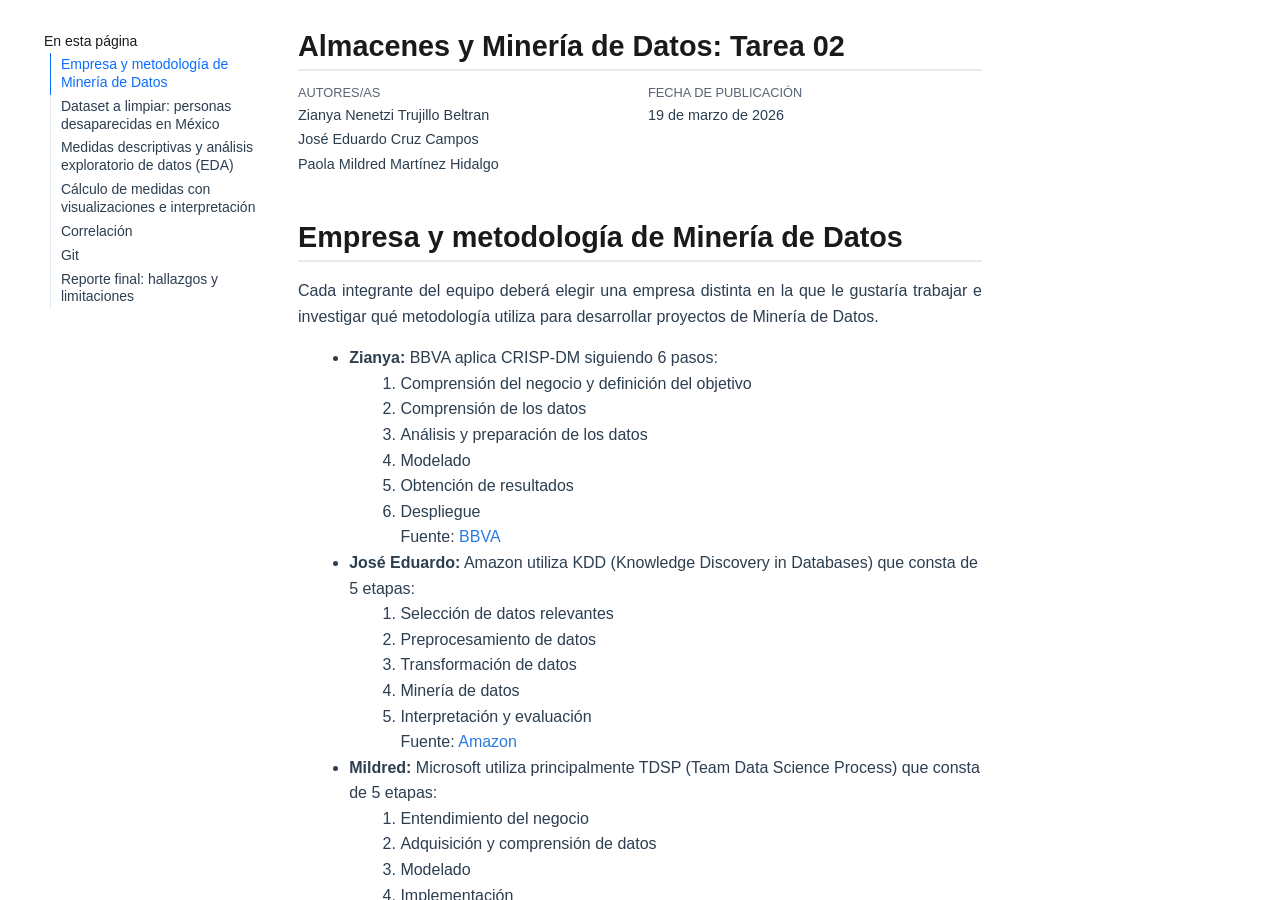
==== docs/index.html @ c31e89bd "primera prueba de github.io" ====
<html xmlns="http://www.w3.org/1999/xhtml">    
  <head>      
    <title>Redirect to Tarea2.html</title>      
    <meta http-equiv="refresh" content="0;URL='Tarea2.html'" />    
  </head>    
  <body> 
  </body>  
</html>
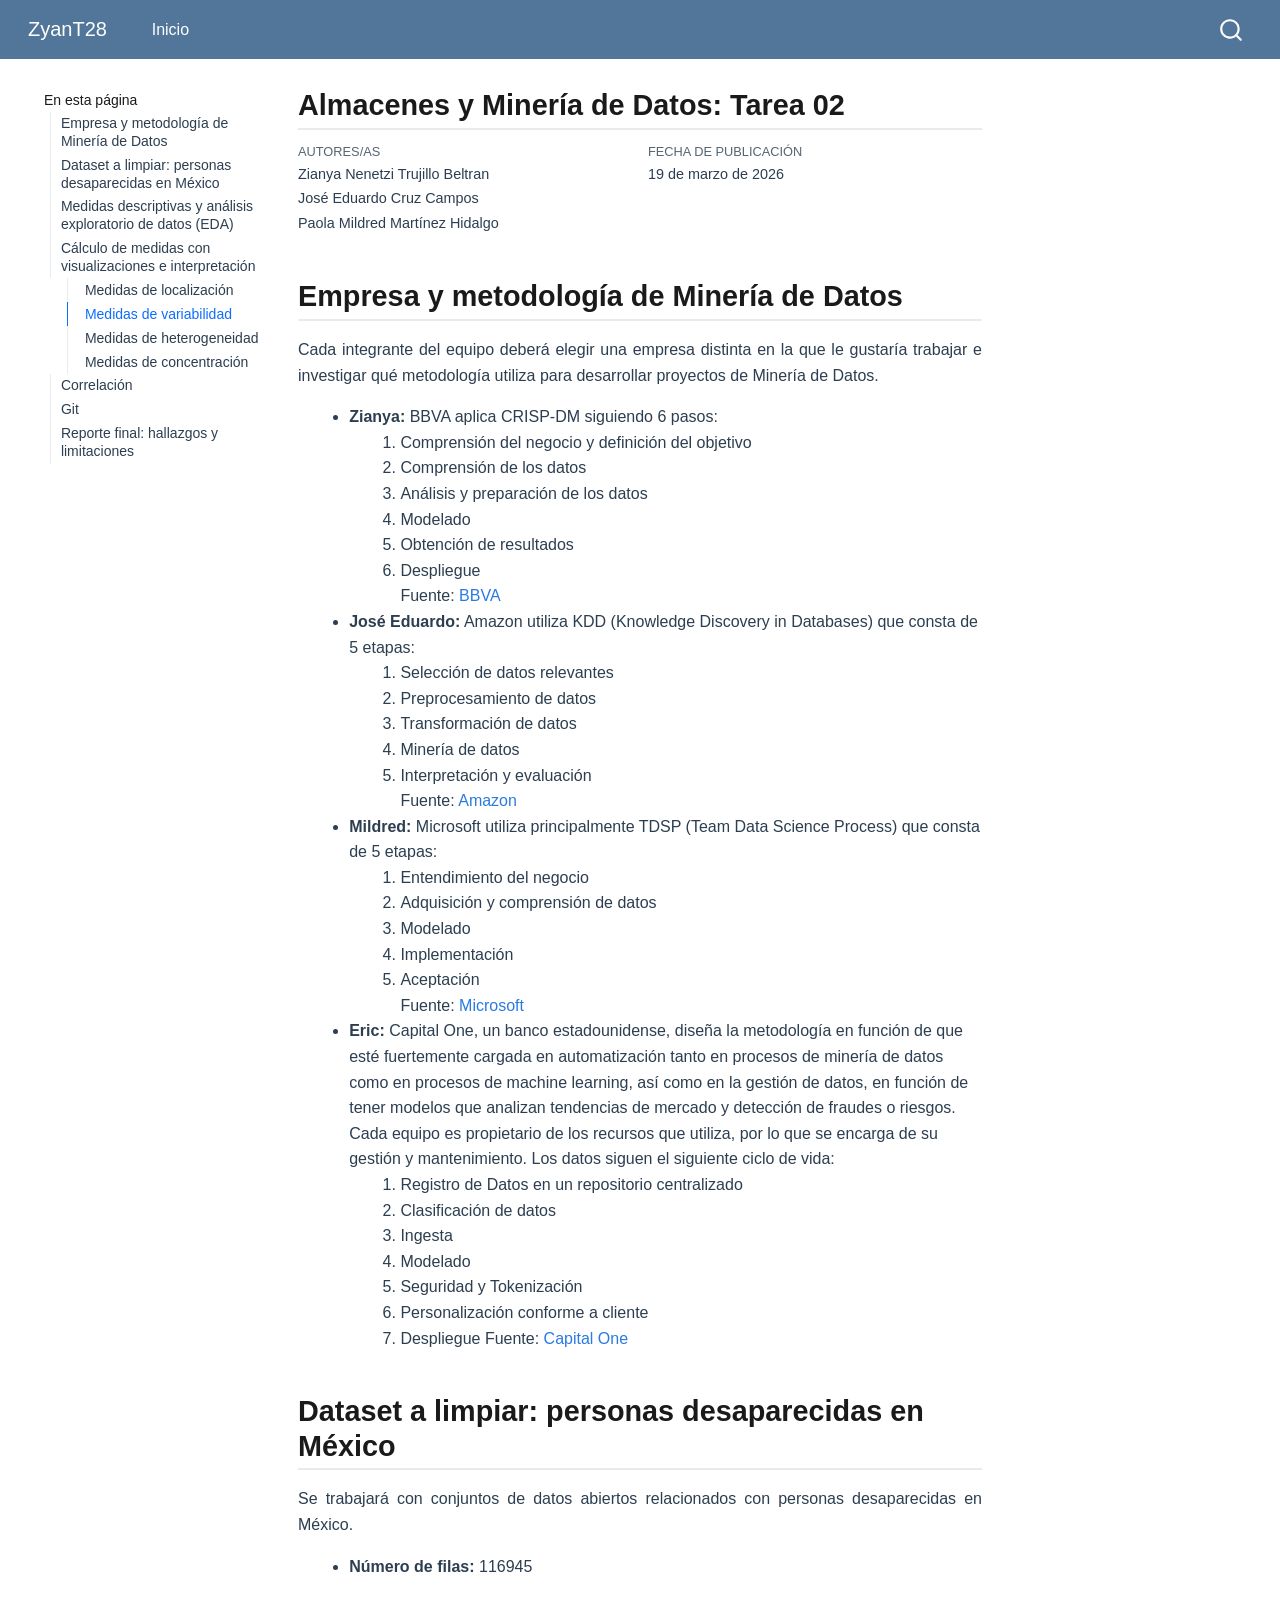
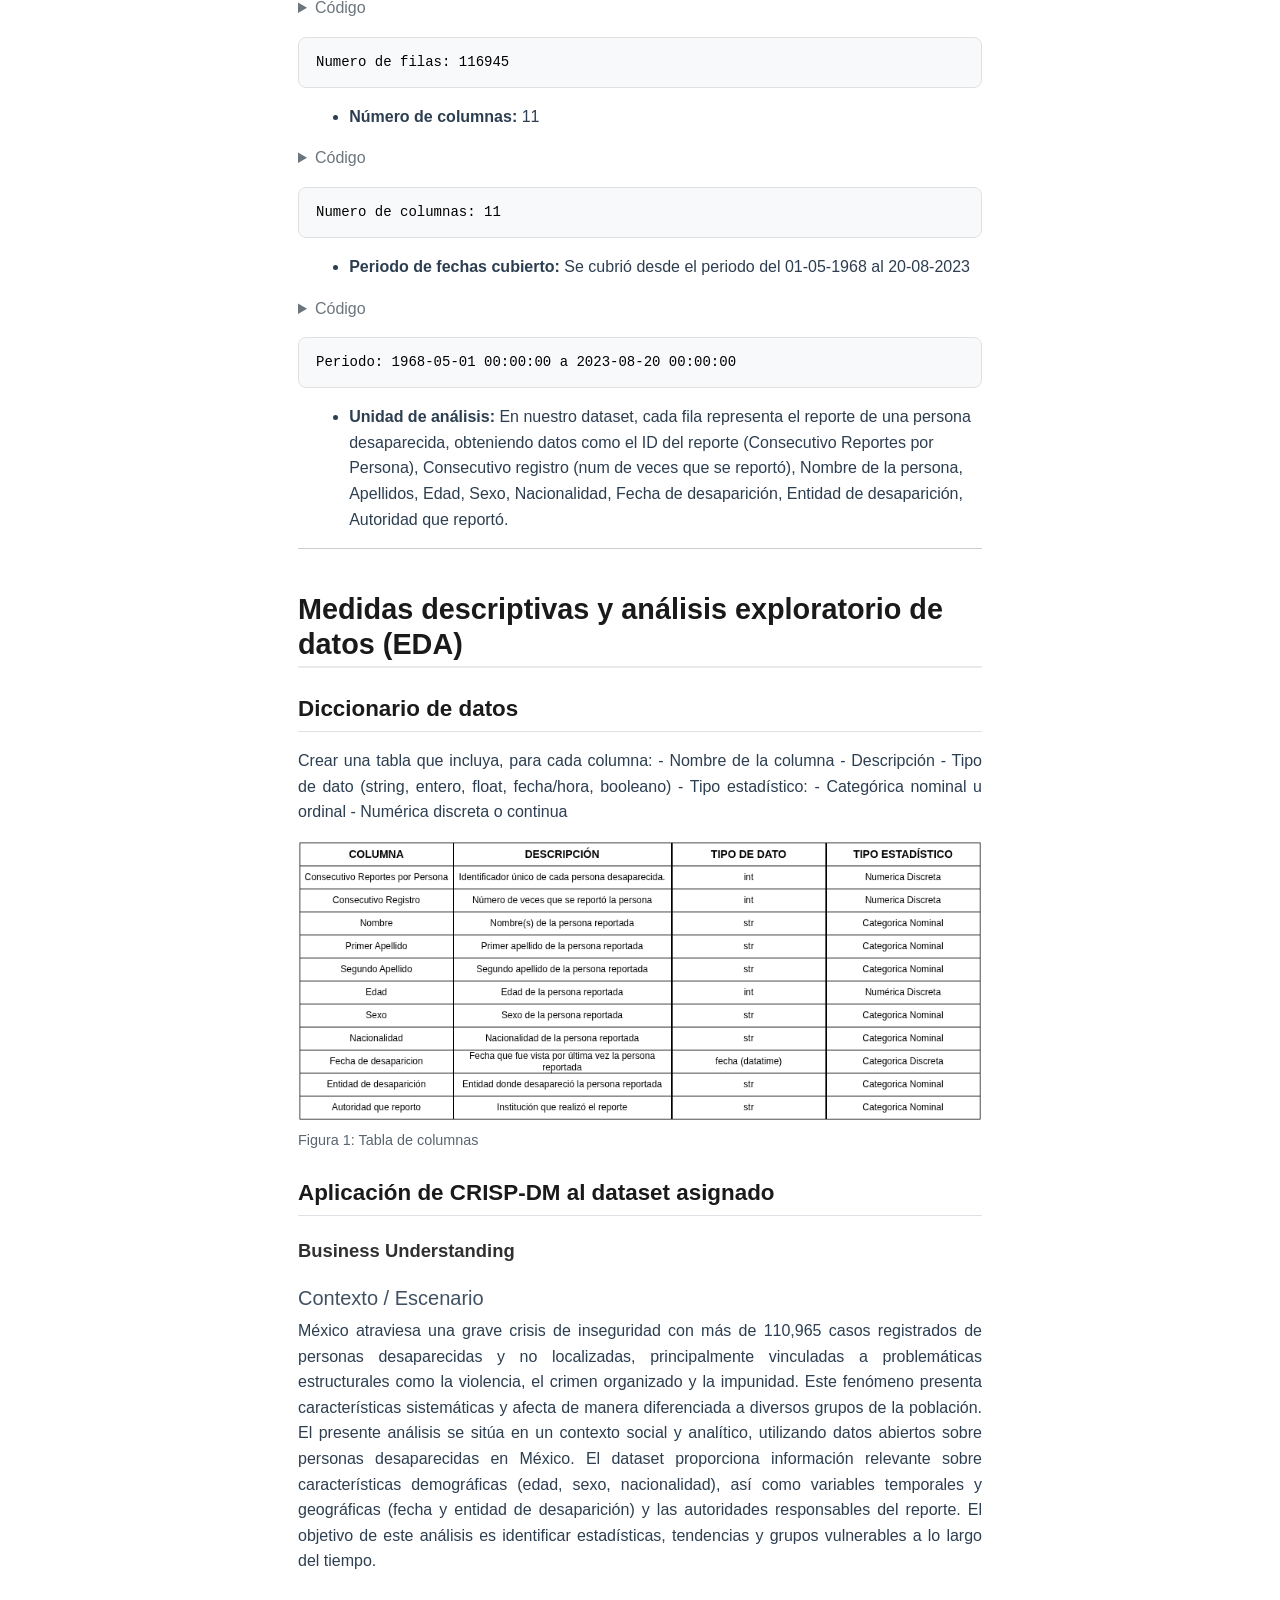
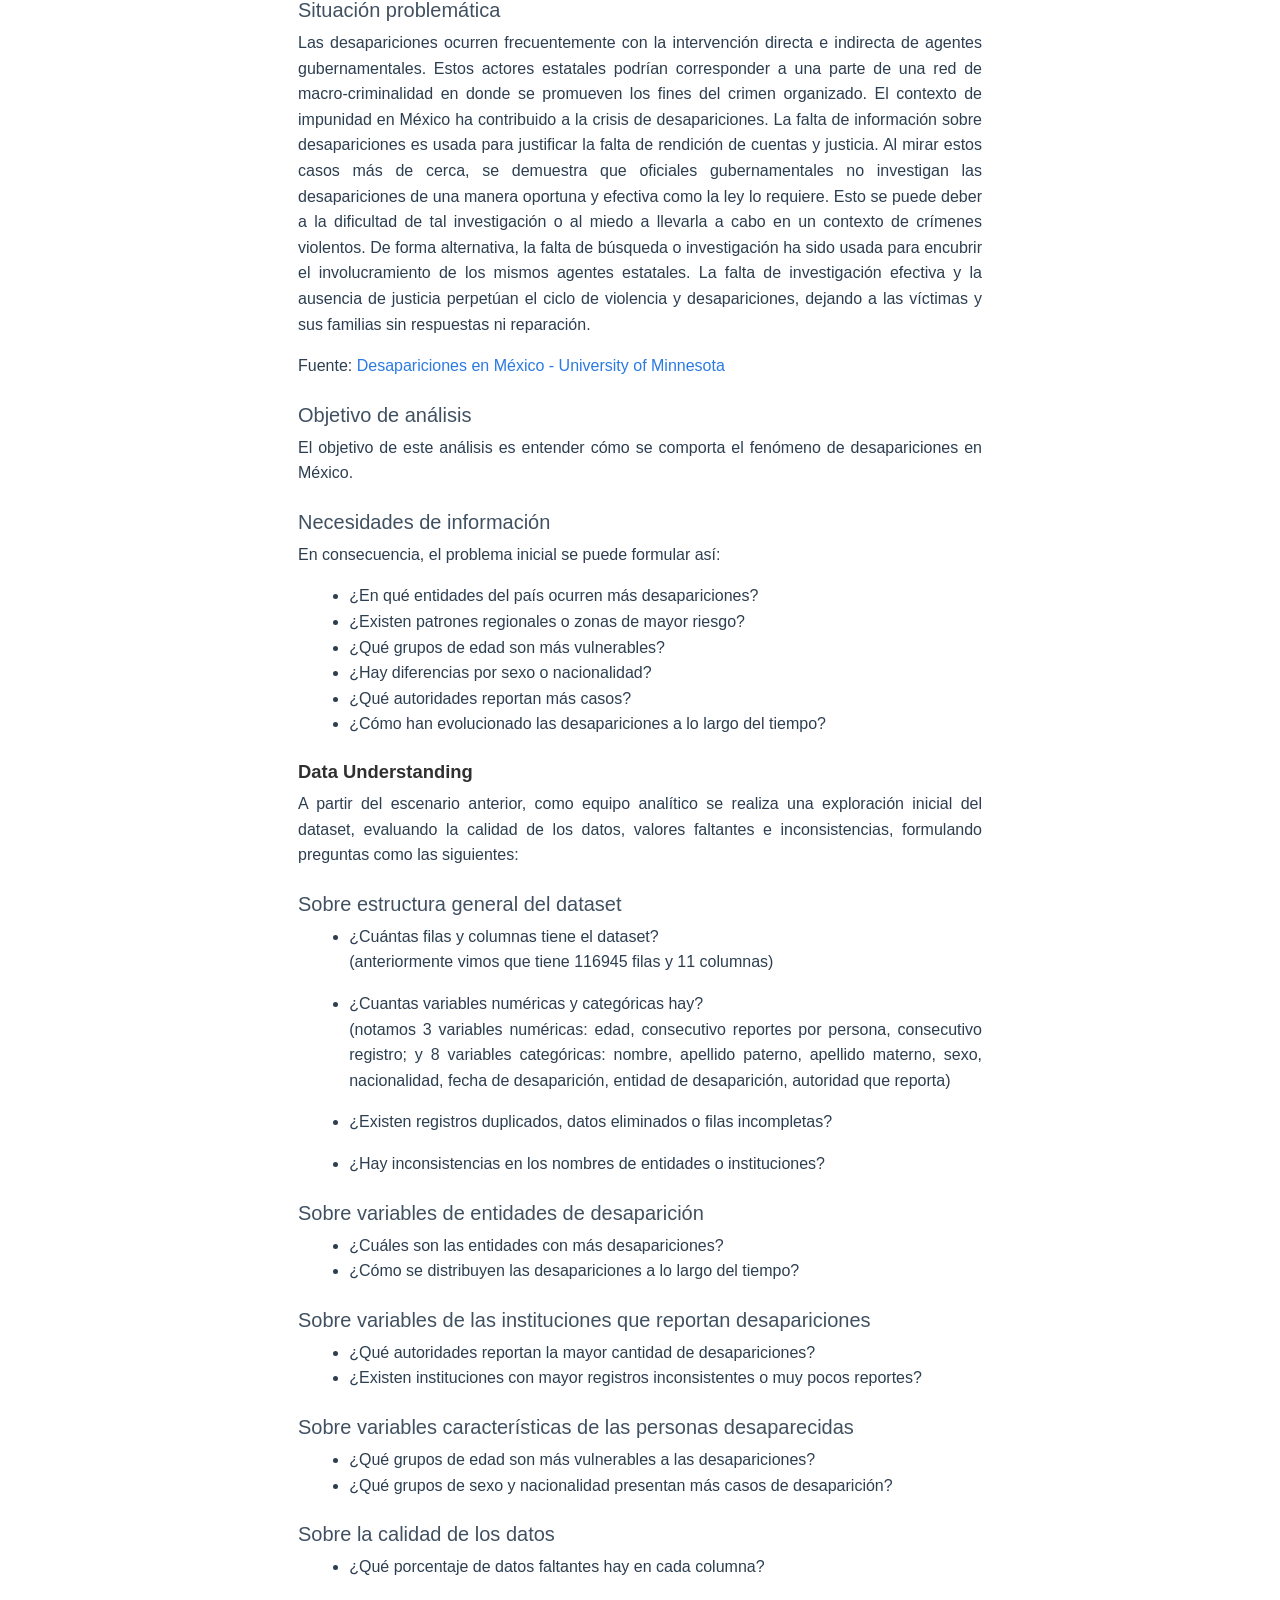
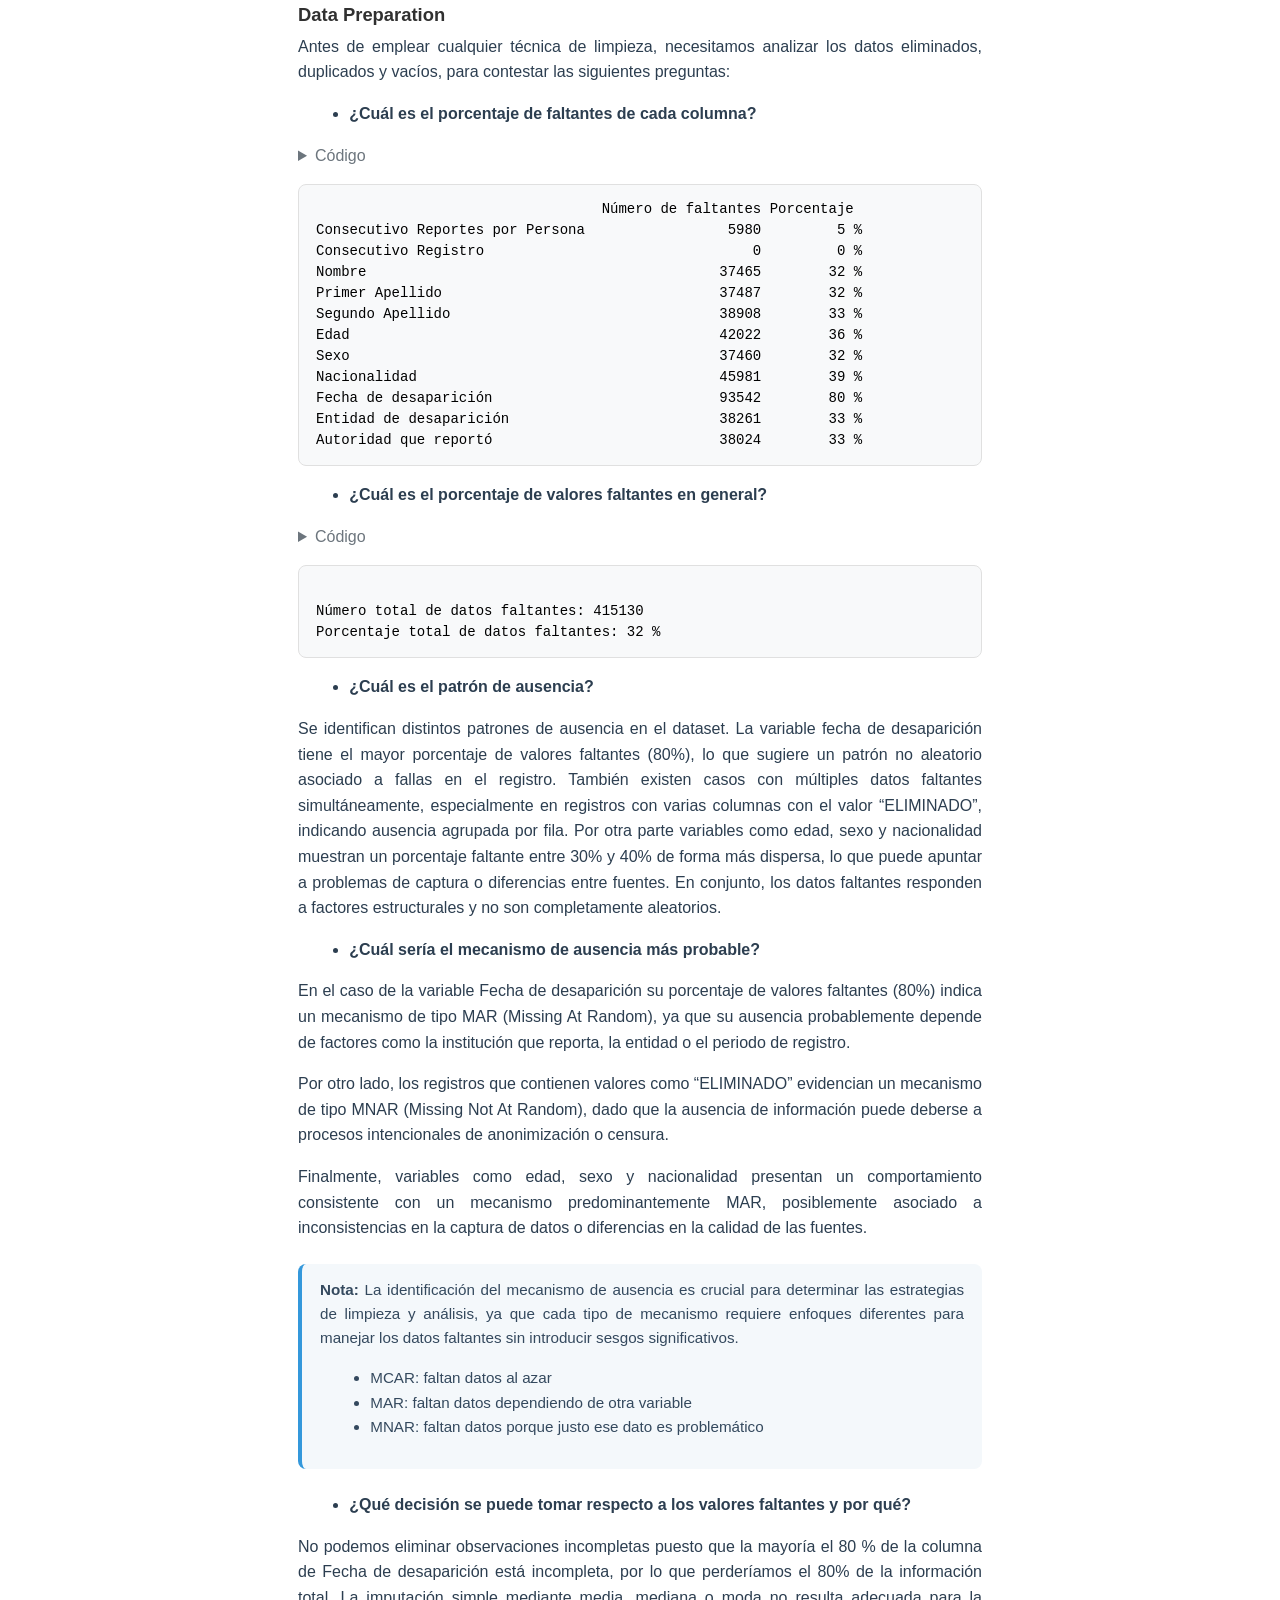
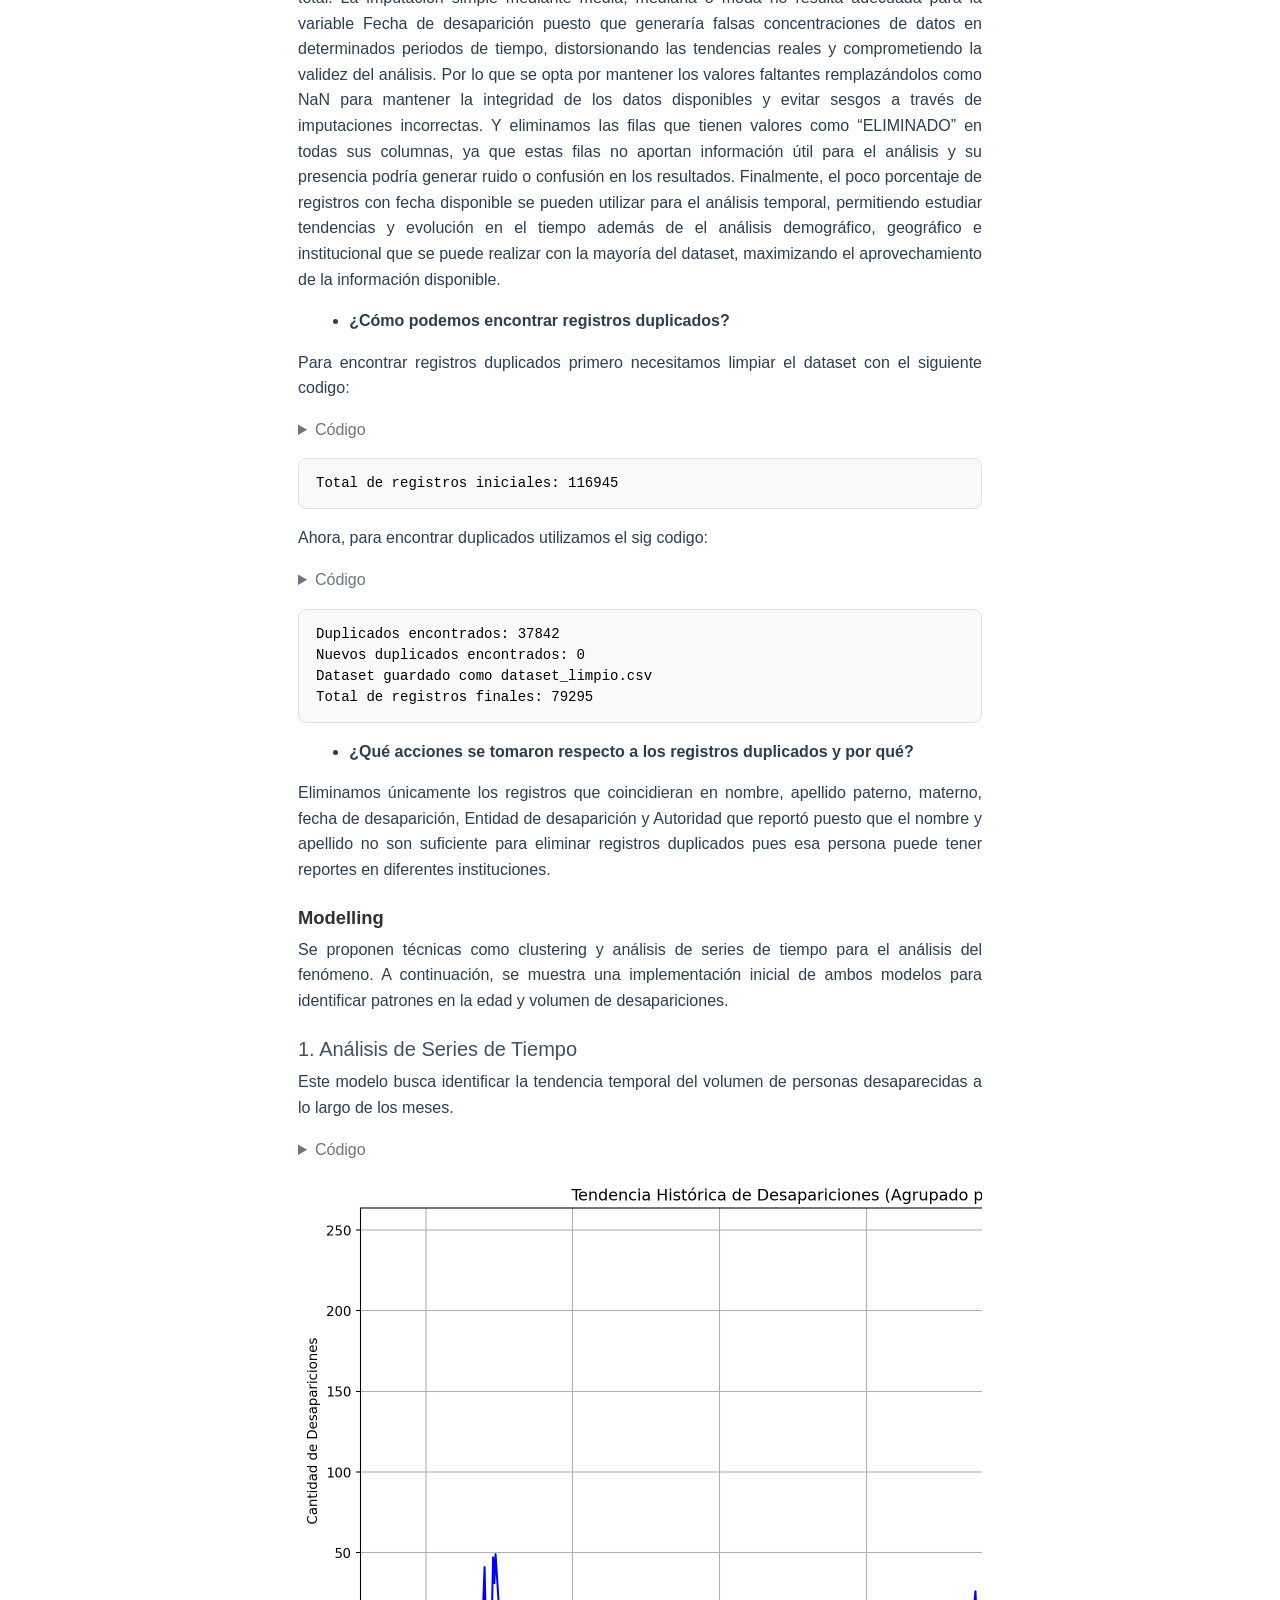
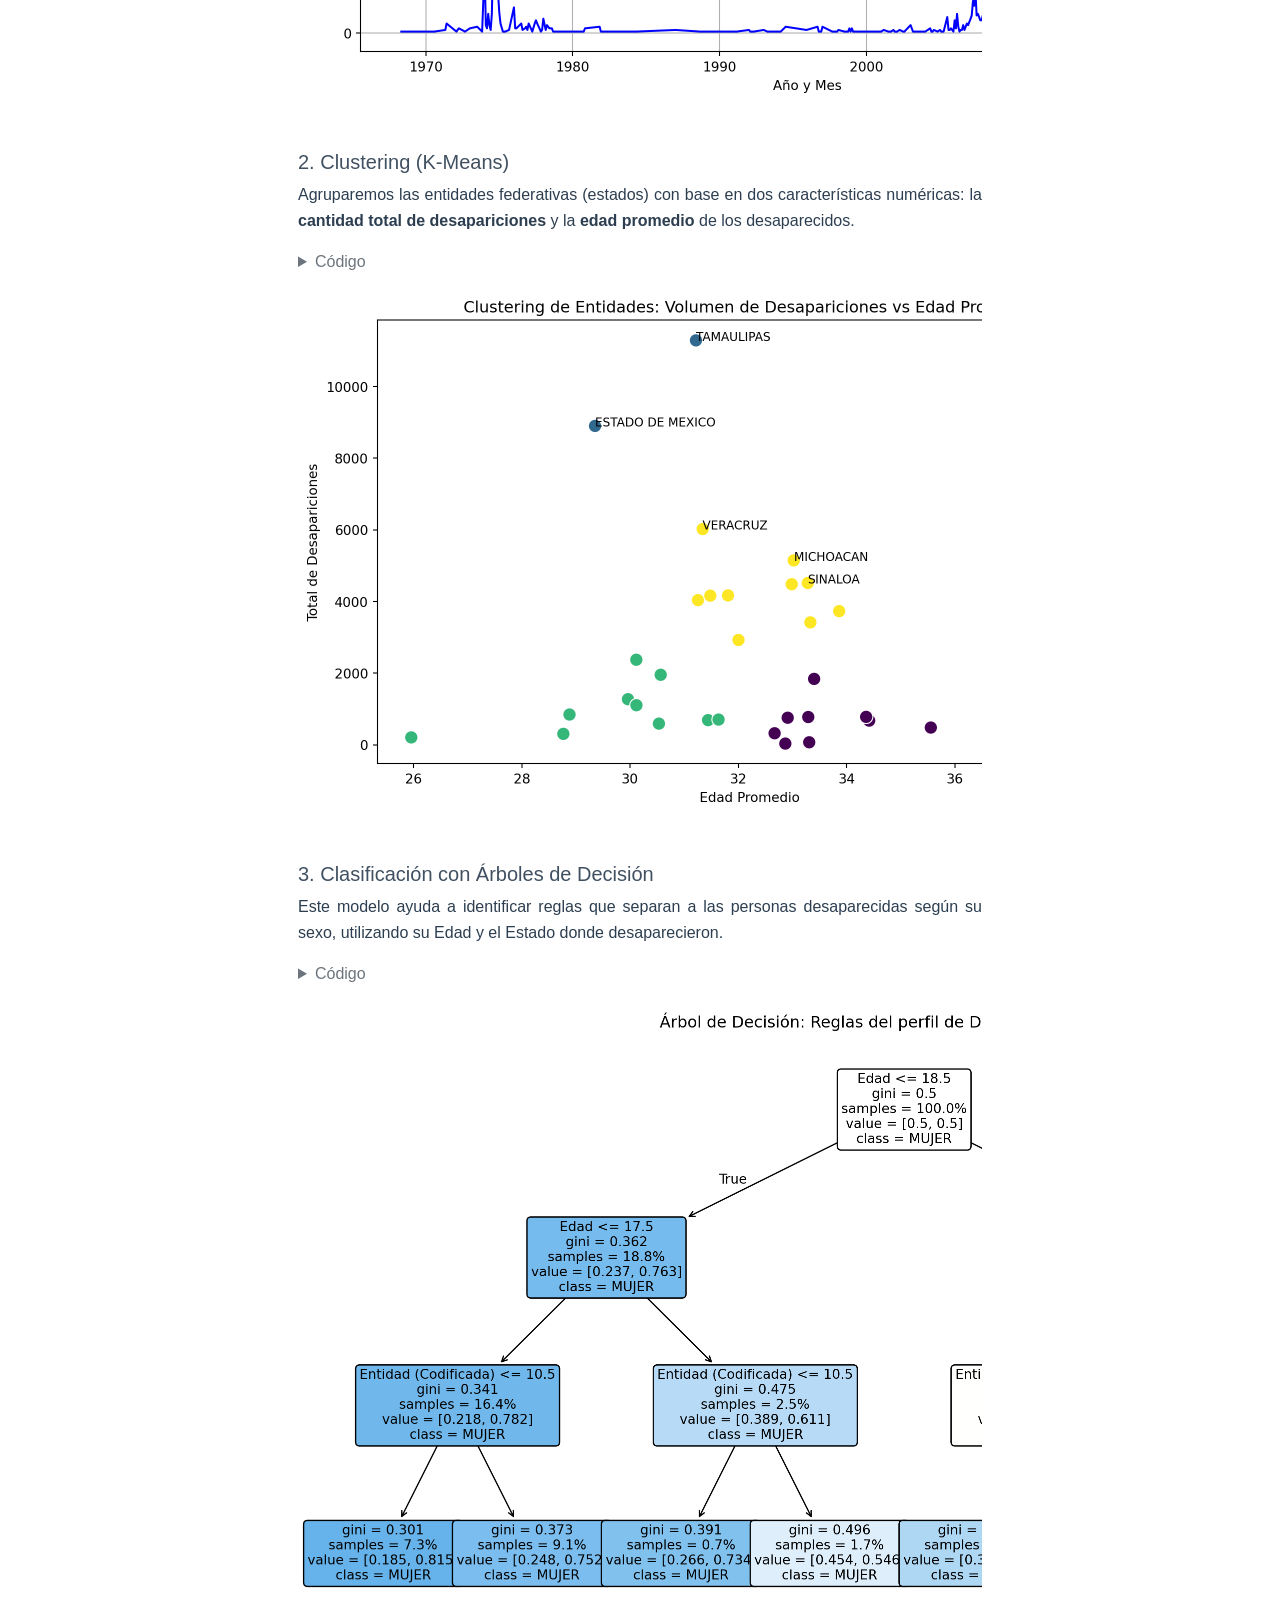
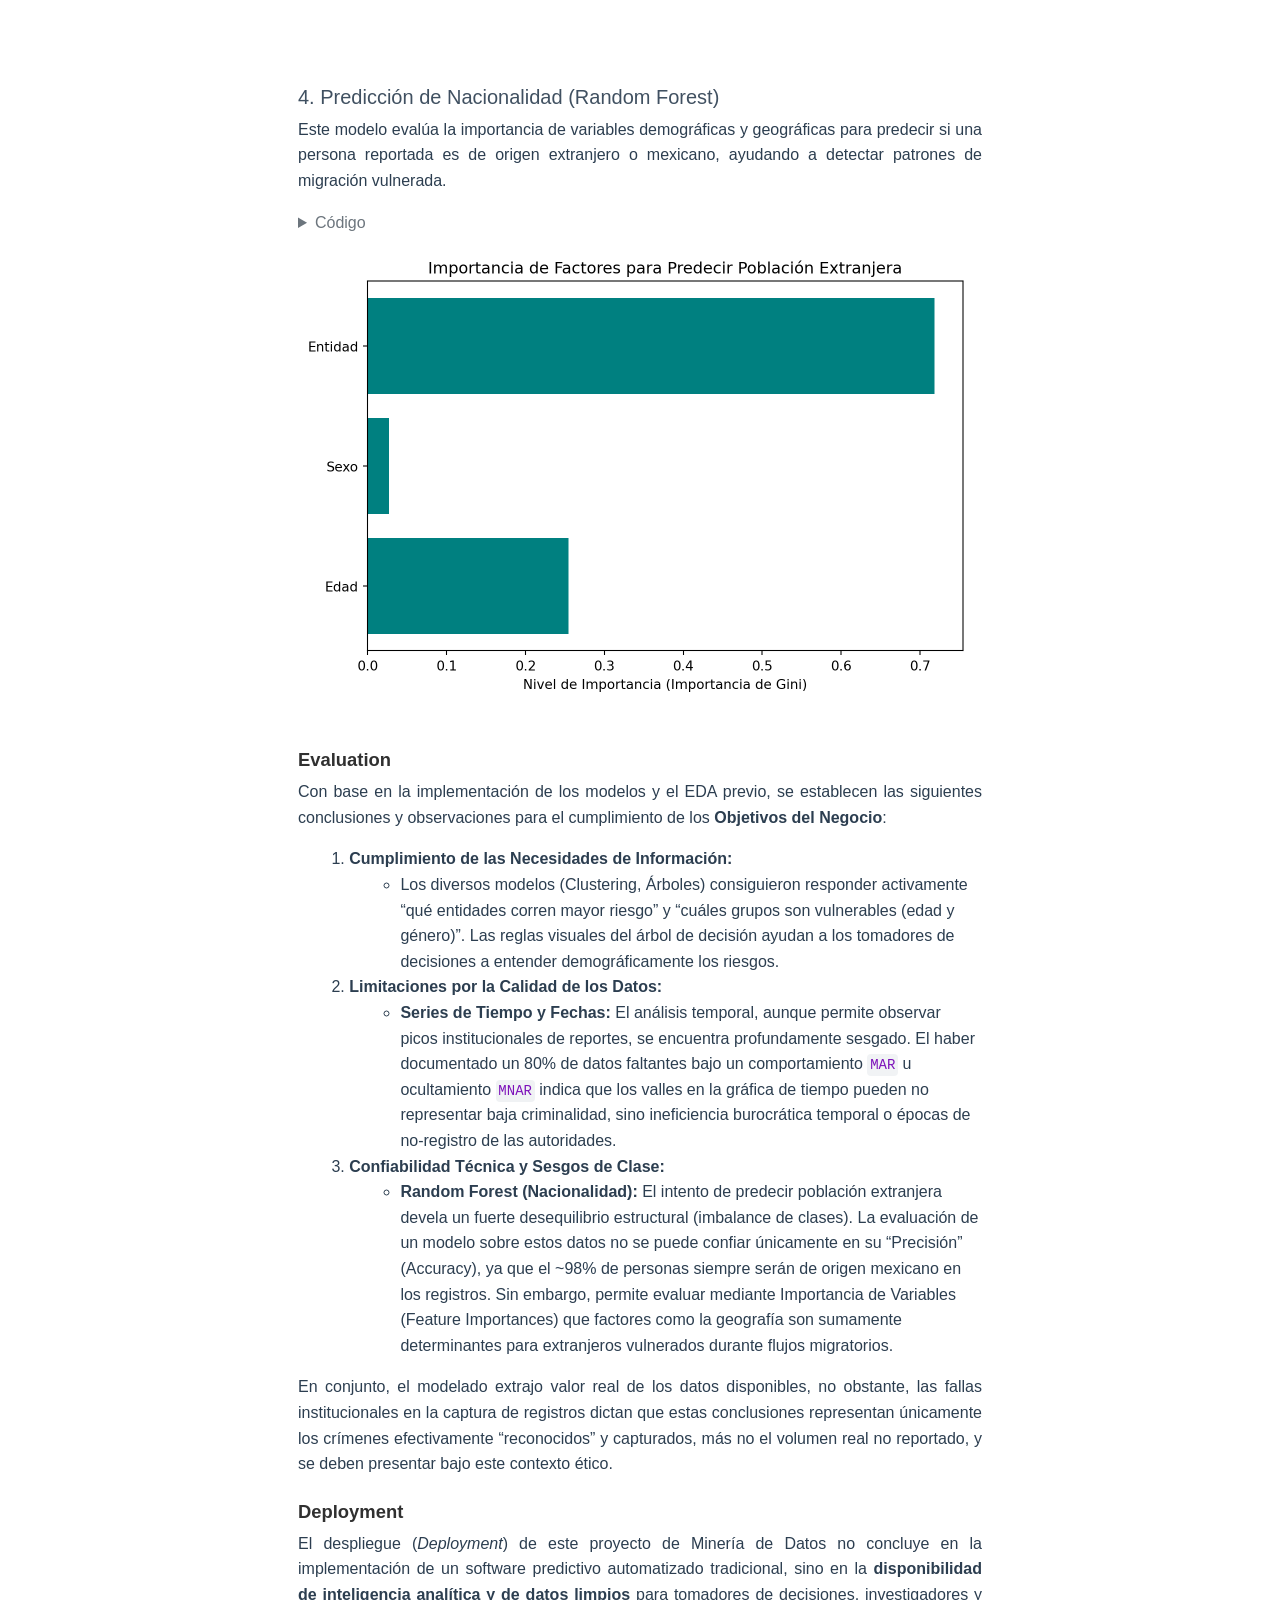
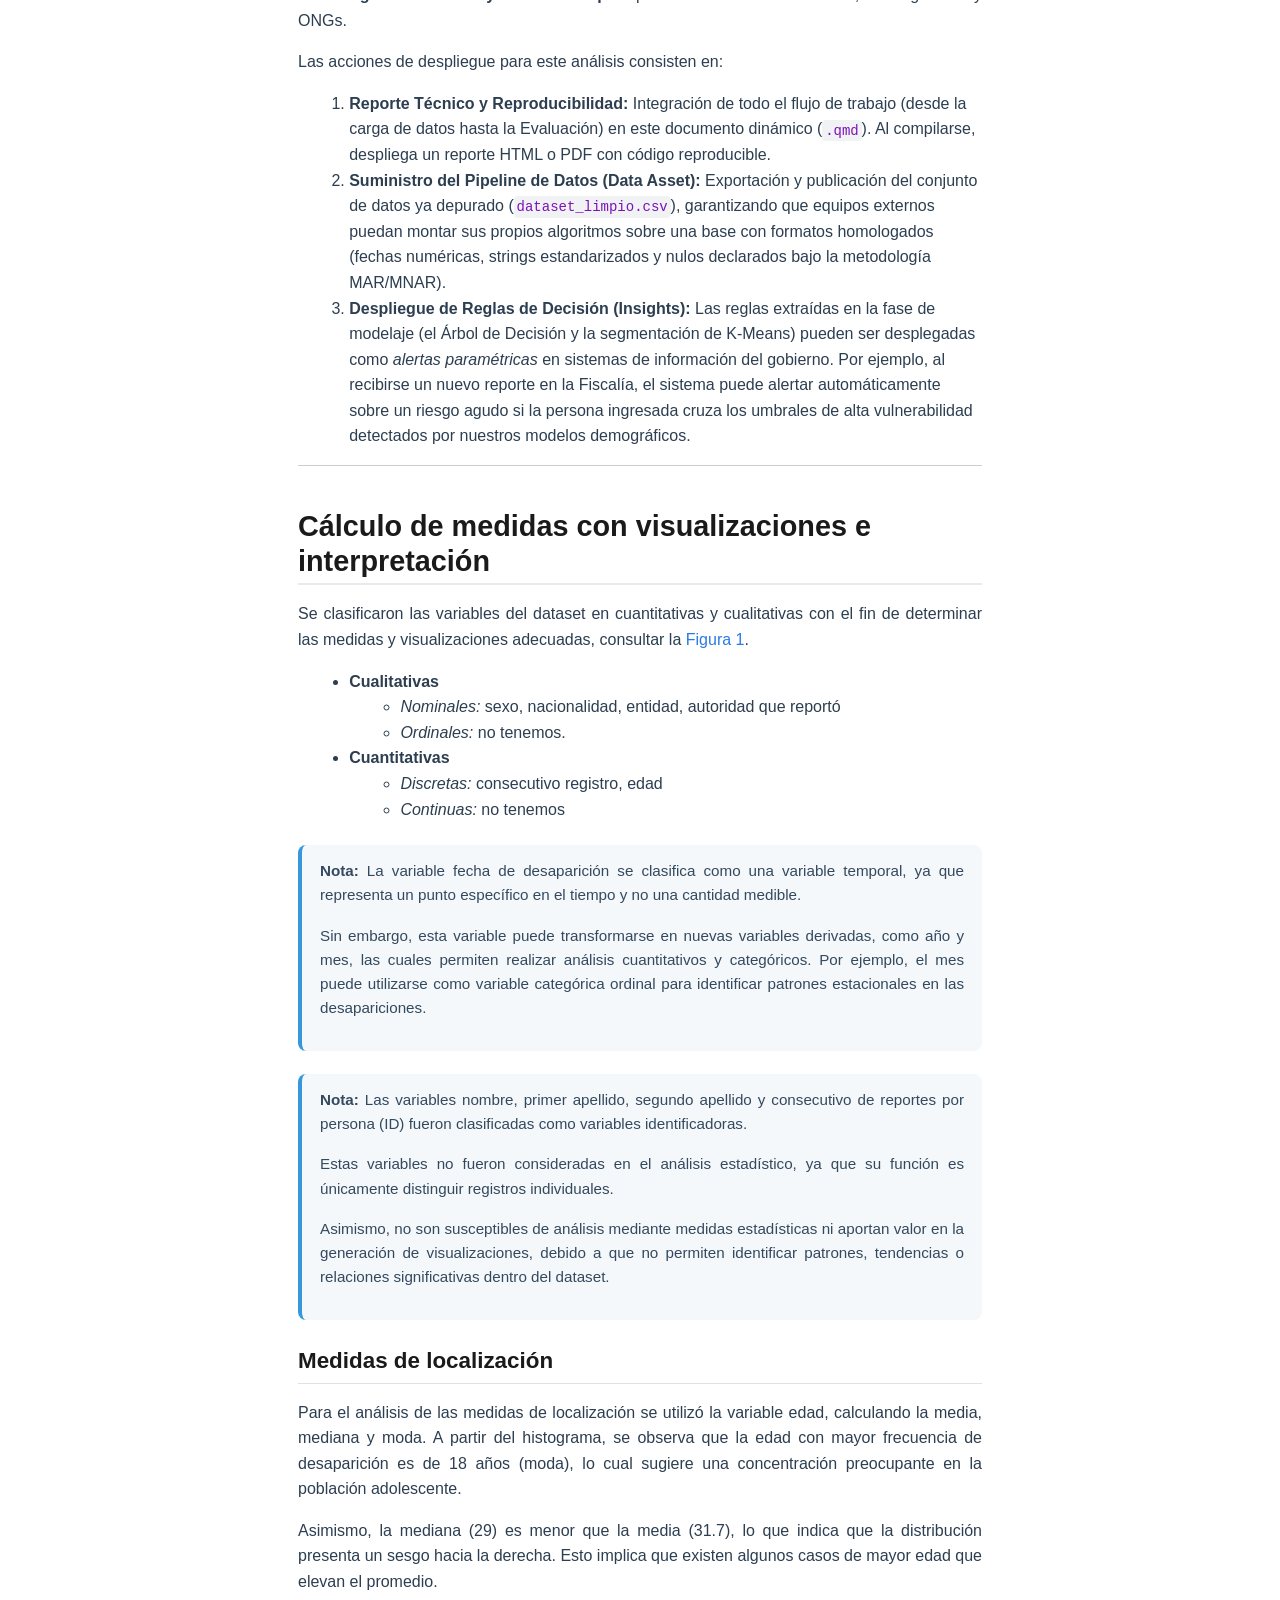
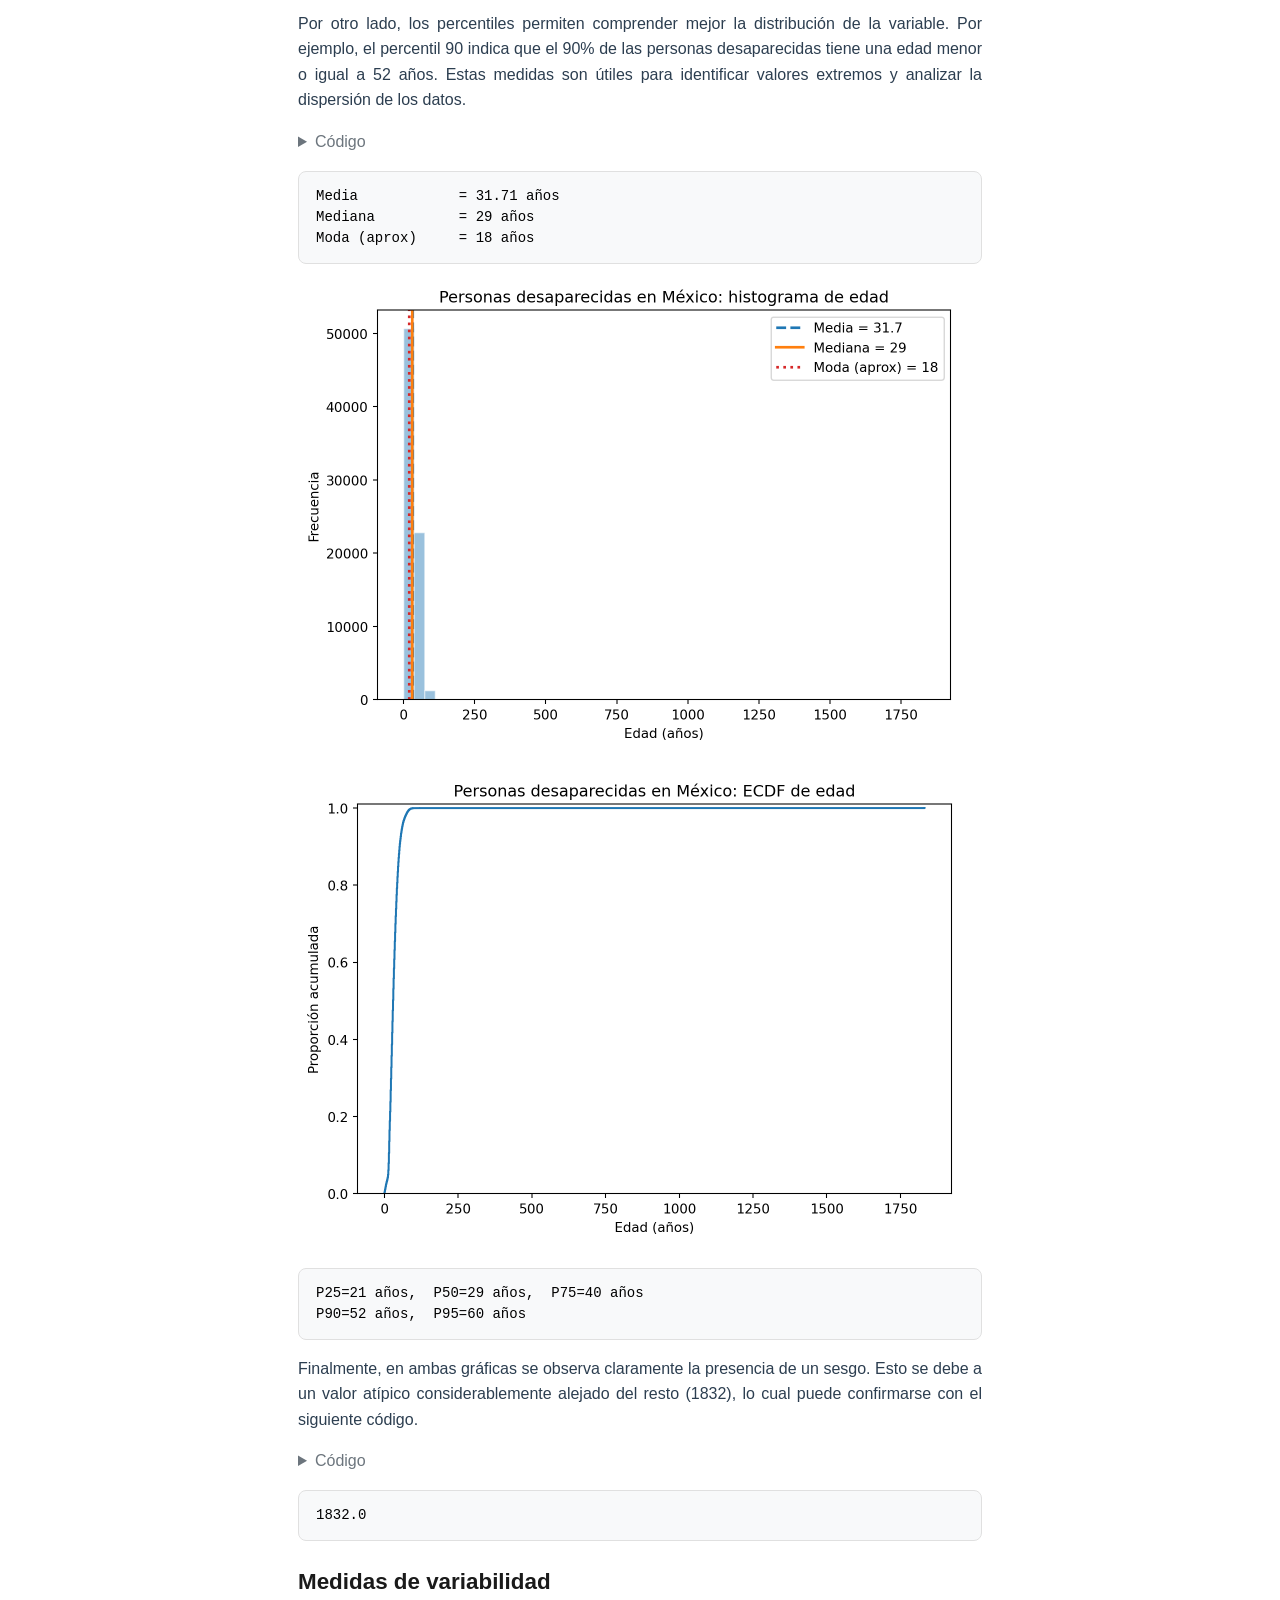
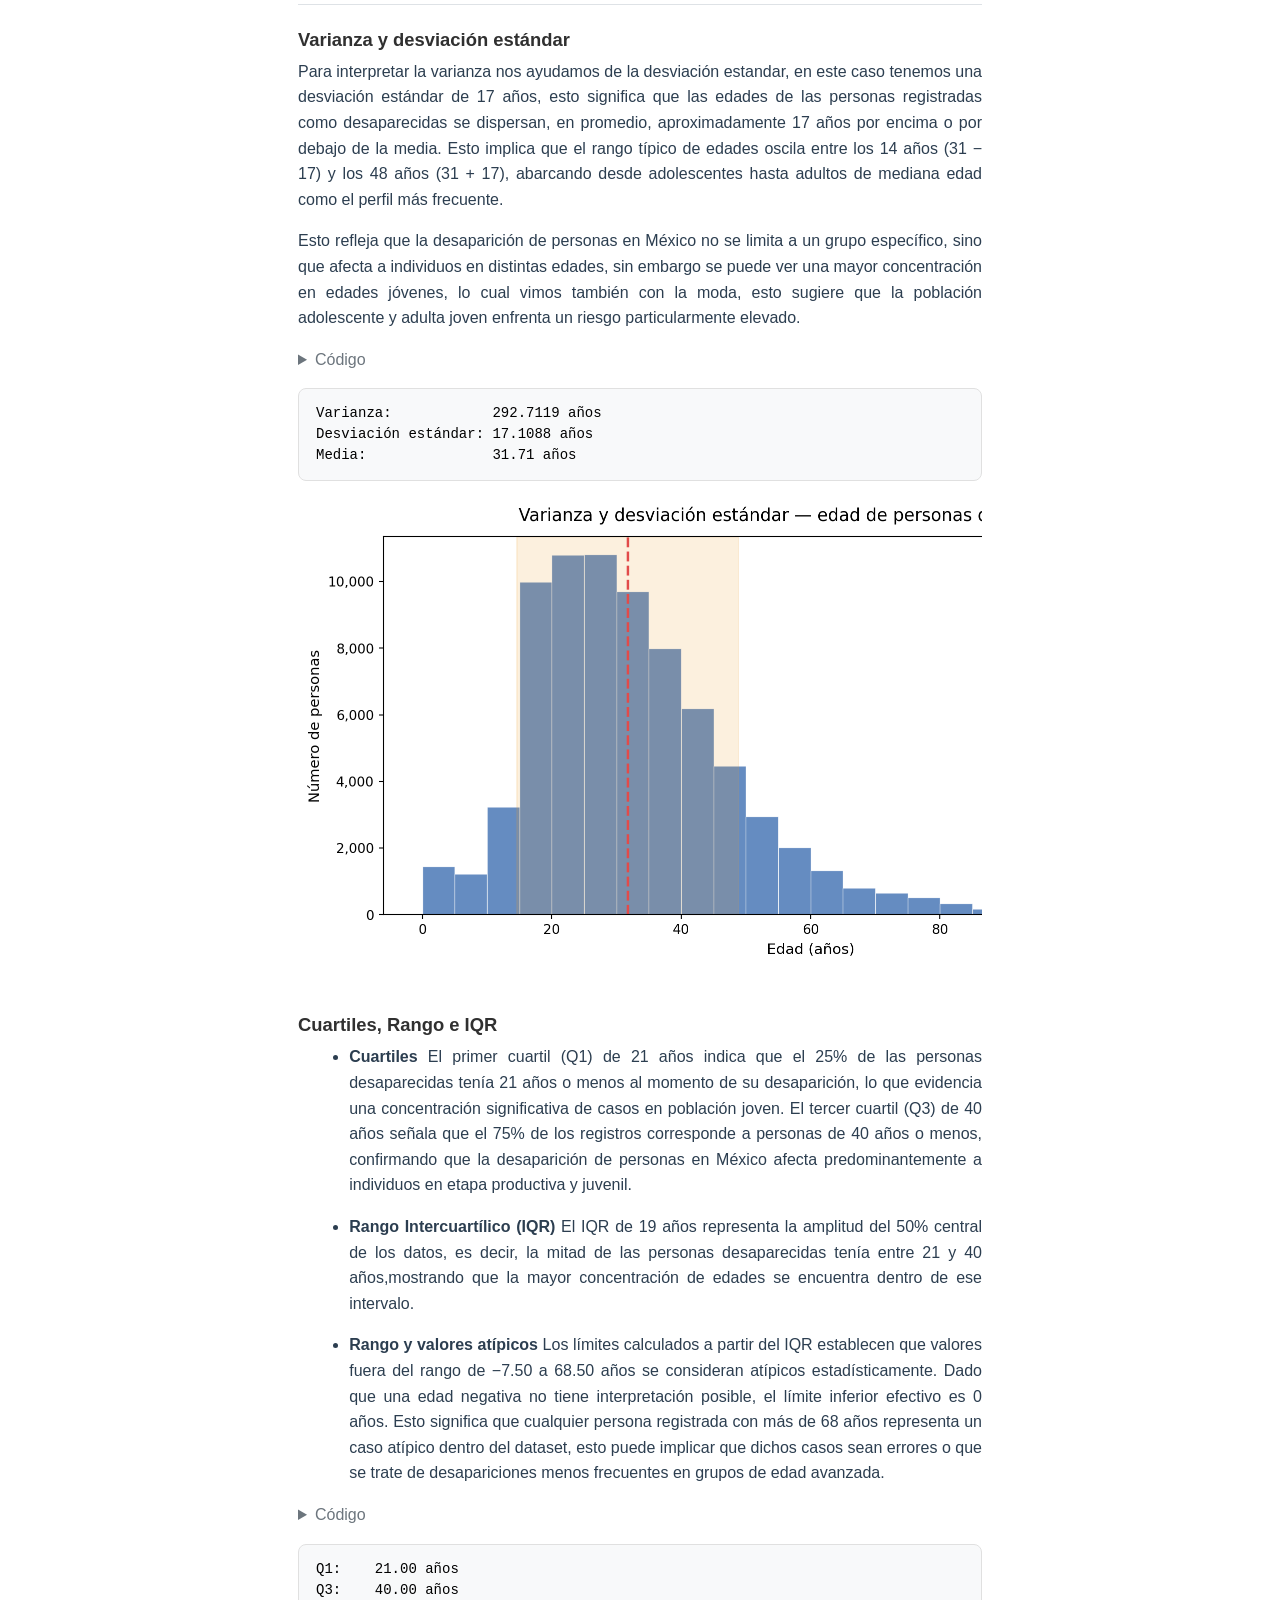
==== commit 86523703: "arreglando el sitio" ====
--- a/docs/index.html
+++ b/docs/index.html
@@ -1,8 +1,1537 @@
-<html xmlns="http://www.w3.org/1999/xhtml">    
-  <head>      
-    <title>Redirect to Tarea2.html</title>      
-    <meta http-equiv="refresh" content="0;URL='Tarea2.html'" />    
-  </head>    
-  <body> 
-  </body>  
-</html>     
+<!DOCTYPE html>
+<html xmlns="http://www.w3.org/1999/xhtml" lang="es" xml:lang="es"><head>
+
+<meta charset="utf-8">
+<meta name="generator" content="quarto-1.9.35">
+
+<meta name="viewport" content="width=device-width, initial-scale=1.0, user-scalable=yes">
+
+<meta name="author" content="Zianya Nenetzi Trujillo Beltran">
+<meta name="author" content="José Eduardo Cruz Campos">
+<meta name="author" content="Paola Mildred Martínez Hidalgo">
+
+<title>Almacenes y Minería de Datos: Tarea 02 – ZyanT28</title>
+<style>
+/* Default styles provided by pandoc.
+** See https://pandoc.org/MANUAL.html#variables-for-html for config info.
+*/
+code{white-space: pre-wrap;}
+span.smallcaps{font-variant: small-caps;}
+div.columns{display: flex; gap: min(4vw, 1.5em);}
+div.column{flex: auto; overflow-x: auto;}
+div.hanging-indent{margin-left: 1.5em; text-indent: -1.5em;}
+ul.task-list{list-style: none;}
+ul.task-list li input[type="checkbox"] {
+  width: 0.8em;
+  margin: 0 0.8em 0.2em -1em; /* quarto-specific, see https://github.com/quarto-dev/quarto-cli/issues/4556 */ 
+  vertical-align: middle;
+}
+/* CSS for syntax highlighting */
+html { -webkit-text-size-adjust: 100%; }
+pre > code.sourceCode { white-space: pre; position: relative; }
+pre > code.sourceCode > span { display: inline-block; line-height: 1.25; }
+pre > code.sourceCode > span:empty { height: 1.2em; }
+.sourceCode { overflow: visible; }
+code.sourceCode > span { color: inherit; text-decoration: inherit; }
+div.sourceCode { margin: 1em 0; }
+pre.sourceCode { margin: 0; }
+@media screen {
+div.sourceCode { overflow: auto; }
+}
+@media print {
+pre > code.sourceCode { white-space: pre-wrap; }
+pre > code.sourceCode > span { text-indent: -5em; padding-left: 5em; }
+}
+pre.numberSource code
+  { counter-reset: source-line 0; }
+pre.numberSource code > span
+  { position: relative; left: -4em; counter-increment: source-line; }
+pre.numberSource code > span > a:first-child::before
+  { content: counter(source-line);
+    position: relative; left: -1em; text-align: right; vertical-align: baseline;
+    border: none; display: inline-block;
+    -webkit-touch-callout: none; -webkit-user-select: none;
+    -khtml-user-select: none; -moz-user-select: none;
+    -ms-user-select: none; user-select: none;
+    padding: 0 4px; width: 4em;
+  }
+pre.numberSource { margin-left: 3em;  padding-left: 4px; }
+div.sourceCode
+  {   }
+@media screen {
+pre > code.sourceCode > span > a:first-child::before { text-decoration: underline; }
+}
+</style>
+
+
+<script src="site_libs/quarto-nav/quarto-nav.js"></script>
+<script src="site_libs/quarto-nav/headroom.min.js"></script>
+<script src="site_libs/clipboard/clipboard.min.js"></script>
+<script src="site_libs/quarto-search/autocomplete.umd.js"></script>
+<script src="site_libs/quarto-search/fuse.min.js"></script>
+<script src="site_libs/quarto-search/quarto-search.js"></script>
+<meta name="quarto:offset" content="./">
+<script src="site_libs/quarto-html/quarto.js" type="module"></script>
+<script src="site_libs/quarto-html/tabsets/tabsets.js" type="module"></script>
+<script src="site_libs/quarto-html/popper.min.js"></script>
+<script src="site_libs/quarto-html/tippy.umd.min.js"></script>
+<script src="site_libs/quarto-html/anchor.min.js"></script>
+<link href="site_libs/quarto-html/tippy.css" rel="stylesheet">
+<link href="site_libs/quarto-html/quarto-syntax-highlighting-46f66b053e56abd73bb6e954d61a315b.css" rel="stylesheet" id="quarto-text-highlighting-styles">
+<script src="site_libs/bootstrap/bootstrap.min.js"></script>
+<link href="site_libs/bootstrap/bootstrap-icons.css" rel="stylesheet">
+<link href="site_libs/bootstrap/bootstrap-b2c97e452a48a51d245cc075081c21db.min.css" rel="stylesheet" append-hash="true" id="quarto-bootstrap" data-mode="light">
+<script id="quarto-search-options" type="application/json">{
+  "location": "navbar",
+  "copy-button": false,
+  "collapse-after": 3,
+  "panel-placement": "end",
+  "type": "overlay",
+  "limit": 50,
+  "keyboard-shortcut": [
+    "f",
+    "/",
+    "s"
+  ],
+  "show-item-context": false,
+  "language": {
+    "search-no-results-text": "No se han encontrado resultados",
+    "search-matching-documents-text": "documentos encontrados",
+    "search-copy-link-title": "Copiar el enlace en la búsqueda",
+    "search-hide-matches-text": "Ocultar resultados adicionales",
+    "search-more-match-text": "resultado adicional en este documento",
+    "search-more-matches-text": "resultados adicionales en este documento",
+    "search-clear-button-title": "Borrar",
+    "search-text-placeholder": "",
+    "search-detached-cancel-button-title": "Cancelar",
+    "search-submit-button-title": "Enviar",
+    "search-label": "Buscar"
+  }
+}</script>
+
+
+<link rel="stylesheet" href="styles.css">
+</head>
+
+<body class="floating nav-fixed quarto-light">
+
+<div id="quarto-search-results"></div>
+  <header id="quarto-header" class="headroom fixed-top">
+    <nav class="navbar navbar-expand-lg " data-bs-theme="dark">
+      <div class="navbar-container container-fluid">
+      <div class="navbar-brand-container mx-auto">
+    <a class="navbar-brand" href="./index.html">
+    <span class="navbar-title">ZyanT28</span>
+    </a>
+  </div>
+            <div id="quarto-search" class="" title="Buscar"></div>
+          <button class="navbar-toggler" type="button" data-bs-toggle="collapse" data-bs-target="#navbarCollapse" aria-controls="navbarCollapse" role="menu" aria-expanded="false" aria-label="Navegación de palanca" onclick="if (window.quartoToggleHeadroom) { window.quartoToggleHeadroom(); }">
+  <span class="navbar-toggler-icon"></span>
+</button>
+          <div class="collapse navbar-collapse" id="navbarCollapse">
+            <ul class="navbar-nav navbar-nav-scroll me-auto">
+  <li class="nav-item">
+    <a class="nav-link active" href="./index.html" aria-current="page"> 
+<span class="menu-text">Inicio</span></a>
+  </li>  
+</ul>
+          </div> <!-- /navcollapse -->
+            <div class="quarto-navbar-tools">
+</div>
+      </div> <!-- /container-fluid -->
+    </nav>
+</header>
+<!-- content -->
+<div id="quarto-content" class="quarto-container page-columns page-rows-contents page-layout-article page-navbar">
+<!-- sidebar -->
+  <nav id="quarto-sidebar" class="sidebar collapse collapse-horizontal quarto-sidebar-collapse-item sidebar-navigation floating overflow-auto">
+    <nav id="TOC" role="doc-toc" class="toc-active">
+    <h2 id="toc-title">En esta página</h2>
+   
+  <ul class="collapse">
+  <li><a href="#empresa-y-metodología-de-minería-de-datos" id="toc-empresa-y-metodología-de-minería-de-datos" class="nav-link active" data-scroll-target="#empresa-y-metodología-de-minería-de-datos">Empresa y metodología de Minería de Datos</a></li>
+  <li><a href="#dataset-a-limpiar-personas-desaparecidas-en-méxico" id="toc-dataset-a-limpiar-personas-desaparecidas-en-méxico" class="nav-link" data-scroll-target="#dataset-a-limpiar-personas-desaparecidas-en-méxico">Dataset a limpiar: personas desaparecidas en México</a></li>
+  <li><a href="#medidas-descriptivas-y-análisis-exploratorio-de-datos-eda" id="toc-medidas-descriptivas-y-análisis-exploratorio-de-datos-eda" class="nav-link" data-scroll-target="#medidas-descriptivas-y-análisis-exploratorio-de-datos-eda">Medidas descriptivas y análisis exploratorio de datos (EDA)</a>
+  <ul class="collapse">
+  <li><a href="#diccionario-de-datos" id="toc-diccionario-de-datos" class="nav-link" data-scroll-target="#diccionario-de-datos">Diccionario de datos</a></li>
+  <li><a href="#aplicación-de-crisp-dm-al-dataset-asignado" id="toc-aplicación-de-crisp-dm-al-dataset-asignado" class="nav-link" data-scroll-target="#aplicación-de-crisp-dm-al-dataset-asignado">Aplicación de CRISP-DM al dataset asignado</a></li>
+  </ul></li>
+  <li><a href="#cálculo-de-medidas-con-visualizaciones-e-interpretación" id="toc-cálculo-de-medidas-con-visualizaciones-e-interpretación" class="nav-link" data-scroll-target="#cálculo-de-medidas-con-visualizaciones-e-interpretación">Cálculo de medidas con visualizaciones e interpretación</a>
+  <ul class="collapse">
+  <li><a href="#medidas-de-localización" id="toc-medidas-de-localización" class="nav-link" data-scroll-target="#medidas-de-localización">Medidas de localización</a></li>
+  <li><a href="#medidas-de-variabilidad" id="toc-medidas-de-variabilidad" class="nav-link" data-scroll-target="#medidas-de-variabilidad">Medidas de variabilidad</a></li>
+  <li><a href="#medidas-de-heterogeneidad" id="toc-medidas-de-heterogeneidad" class="nav-link" data-scroll-target="#medidas-de-heterogeneidad">Medidas de heterogeneidad</a></li>
+  <li><a href="#medidas-de-concentración" id="toc-medidas-de-concentración" class="nav-link" data-scroll-target="#medidas-de-concentración">Medidas de concentración</a></li>
+  </ul></li>
+  <li><a href="#correlación" id="toc-correlación" class="nav-link" data-scroll-target="#correlación">Correlación</a></li>
+  <li><a href="#git" id="toc-git" class="nav-link" data-scroll-target="#git">Git</a></li>
+  <li><a href="#reporte-final-hallazgos-y-limitaciones" id="toc-reporte-final-hallazgos-y-limitaciones" class="nav-link" data-scroll-target="#reporte-final-hallazgos-y-limitaciones">Reporte final: hallazgos y limitaciones</a></li>
+  </ul>
+</nav>
+</nav>
+<div id="quarto-sidebar-glass" class="quarto-sidebar-collapse-item" data-bs-toggle="collapse" data-bs-target=".quarto-sidebar-collapse-item"></div>
+<!-- margin-sidebar -->
+    <div id="quarto-margin-sidebar" class="sidebar margin-sidebar zindex-bottom">
+    </div>
+<!-- main -->
+<main class="content" id="quarto-document-content">
+
+<header id="title-block-header" class="quarto-title-block default">
+<div class="quarto-title">
+<h1 class="title">Almacenes y Minería de Datos: Tarea 02</h1>
+</div>
+
+
+
+<div class="quarto-title-meta">
+
+    <div>
+    <div class="quarto-title-meta-heading">Autores/as</div>
+    <div class="quarto-title-meta-contents">
+             <p>Zianya Nenetzi Trujillo Beltran </p>
+             <p>José Eduardo Cruz Campos </p>
+             <p>Paola Mildred Martínez Hidalgo </p>
+          </div>
+  </div>
+    
+    <div>
+    <div class="quarto-title-meta-heading">Fecha de publicación</div>
+    <div class="quarto-title-meta-contents">
+      <p class="date">19 de marzo de 2026</p>
+    </div>
+  </div>
+  
+    
+  </div>
+  
+
+
+</header>
+
+
+<section id="empresa-y-metodología-de-minería-de-datos" class="level1">
+<h1>Empresa y metodología de Minería de Datos</h1>
+<p>Cada integrante del equipo deberá elegir una empresa distinta en la que le gustaría trabajar e investigar qué metodología utiliza para desarrollar proyectos de Minería de Datos.</p>
+<ul>
+<li><strong>Zianya:</strong> BBVA aplica CRISP-DM siguiendo 6 pasos:
+<ol type="1">
+<li>Comprensión del negocio y definición del objetivo</li>
+<li>Comprensión de los datos</li>
+<li>Análisis y preparación de los datos</li>
+<li>Modelado</li>
+<li>Obtención de resultados</li>
+<li>Despliegue<br>
+Fuente: <a href="https://www.bbva.com/es/empresas/como-puede-ayudar-el-data-mining-a-las-empresas/">BBVA</a></li>
+</ol></li>
+<li><strong>José Eduardo:</strong> Amazon utiliza KDD (Knowledge Discovery in Databases) que consta de 5 etapas:
+<ol type="1">
+<li>Selección de datos relevantes</li>
+<li>Preprocesamiento de datos</li>
+<li>Transformación de datos</li>
+<li>Minería de datos</li>
+<li>Interpretación y evaluación<br>
+Fuente: <a href="https://aws.amazon.com/es/what-is/data-mining/">Amazon</a></li>
+</ol></li>
+<li><strong>Mildred:</strong> Microsoft utiliza principalmente TDSP (Team Data Science Process) que consta de 5 etapas:
+<ol type="1">
+<li>Entendimiento del negocio</li>
+<li>Adquisición y comprensión de datos</li>
+<li>Modelado</li>
+<li>Implementación</li>
+<li>Aceptación<br>
+Fuente: <a href="https://learn.microsoft.com/en-us/analysis-services/data-mining/data-mining-ssas?view=asallproducts-allversions">Microsoft</a></li>
+</ol></li>
+<li><strong>Eric:</strong> Capital One, un banco estadounidense, diseña la metodología en función de que esté fuertemente cargada en automatización tanto en procesos de minería de datos como en procesos de machine learning, así como en la gestión de datos, en función de tener modelos que analizan tendencias de mercado y detección de fraudes o riesgos. Cada equipo es propietario de los recursos que utiliza, por lo que se encarga de su gestión y mantenimiento. Los datos siguen el siguiente ciclo de vida:
+<ol type="1">
+<li>Registro de Datos en un repositorio centralizado</li>
+<li>Clasificación de datos</li>
+<li>Ingesta</li>
+<li>Modelado</li>
+<li>Seguridad y Tokenización</li>
+<li>Personalización conforme a cliente</li>
+<li>Despliegue Fuente: <a href="https://www.capitalone.com/tech/cloud/data-management-at-scale/">Capital One</a></li>
+</ol></li>
+</ul>
+</section>
+<section id="dataset-a-limpiar-personas-desaparecidas-en-méxico" class="level1">
+<h1>Dataset a limpiar: personas desaparecidas en México</h1>
+<p>Se trabajará con conjuntos de datos abiertos relacionados con personas desaparecidas en México.</p>
+<ul>
+<li><strong>Número de filas:</strong> 116945</li>
+</ul>
+<div id="3b33c41b" class="cell" data-execution_count="1">
+<details class="code-fold">
+<summary>Código</summary>
+<div class="code-copy-outer-scaffold"><div class="sourceCode cell-code" id="cb1"><pre class="sourceCode python code-with-copy"><code class="sourceCode python"><span id="cb1-1"><a href="#cb1-1" aria-hidden="true" tabindex="-1"></a><span class="im">import</span> numpy <span class="im">as</span> np</span>
+<span id="cb1-2"><a href="#cb1-2" aria-hidden="true" tabindex="-1"></a><span class="im">import</span> pandas <span class="im">as</span> pd</span>
+<span id="cb1-3"><a href="#cb1-3" aria-hidden="true" tabindex="-1"></a><span class="im">import</span> matplotlib.pyplot <span class="im">as</span> plt</span>
+<span id="cb1-4"><a href="#cb1-4" aria-hidden="true" tabindex="-1"></a></span>
+<span id="cb1-5"><a href="#cb1-5" aria-hidden="true" tabindex="-1"></a>dataset <span class="op">=</span> pd.read_csv(<span class="st">"RNPDNO-22-08-2023.csv"</span>, encoding<span class="op">=</span><span class="st">"latin-1"</span>)</span>
+<span id="cb1-6"><a href="#cb1-6" aria-hidden="true" tabindex="-1"></a></span>
+<span id="cb1-7"><a href="#cb1-7" aria-hidden="true" tabindex="-1"></a>df <span class="op">=</span> pd.DataFrame(dataset)</span>
+<span id="cb1-8"><a href="#cb1-8" aria-hidden="true" tabindex="-1"></a>num_files <span class="op">=</span> df.shape[<span class="dv">0</span>] <span class="co">#obtenemos el numero de filas del csv </span></span>
+<span id="cb1-9"><a href="#cb1-9" aria-hidden="true" tabindex="-1"></a></span>
+<span id="cb1-10"><a href="#cb1-10" aria-hidden="true" tabindex="-1"></a><span class="bu">print</span>(<span class="ss">f"Numero de filas: </span><span class="sc">{</span>num_files<span class="sc">}</span><span class="ss">"</span>)</span></code></pre></div><button title="Copiar al portapapeles" class="code-copy-button"><i class="bi"></i></button></div>
+</details>
+<div class="cell-output cell-output-stdout">
+<pre><code>Numero de filas: 116945</code></pre>
+</div>
+</div>
+<ul>
+<li><strong>Número de columnas:</strong> 11</li>
+</ul>
+<div id="851ed049" class="cell" data-execution_count="2">
+<details class="code-fold">
+<summary>Código</summary>
+<div class="code-copy-outer-scaffold"><div class="sourceCode cell-code" id="cb3"><pre class="sourceCode python code-with-copy"><code class="sourceCode python"><span id="cb3-1"><a href="#cb3-1" aria-hidden="true" tabindex="-1"></a><span class="im">import</span> numpy <span class="im">as</span> np</span>
+<span id="cb3-2"><a href="#cb3-2" aria-hidden="true" tabindex="-1"></a><span class="im">import</span> pandas <span class="im">as</span> pd</span>
+<span id="cb3-3"><a href="#cb3-3" aria-hidden="true" tabindex="-1"></a><span class="im">import</span> matplotlib.pyplot <span class="im">as</span> plt</span>
+<span id="cb3-4"><a href="#cb3-4" aria-hidden="true" tabindex="-1"></a></span>
+<span id="cb3-5"><a href="#cb3-5" aria-hidden="true" tabindex="-1"></a>dataset <span class="op">=</span> pd.read_csv(<span class="st">"RNPDNO-22-08-2023.csv"</span>, encoding<span class="op">=</span><span class="st">"latin-1"</span>)</span>
+<span id="cb3-6"><a href="#cb3-6" aria-hidden="true" tabindex="-1"></a></span>
+<span id="cb3-7"><a href="#cb3-7" aria-hidden="true" tabindex="-1"></a>df <span class="op">=</span> pd.DataFrame(dataset)</span>
+<span id="cb3-8"><a href="#cb3-8" aria-hidden="true" tabindex="-1"></a>num_columns <span class="op">=</span> df.shape[<span class="dv">1</span>] <span class="co">#obtenemos el numero de columnas del csv</span></span>
+<span id="cb3-9"><a href="#cb3-9" aria-hidden="true" tabindex="-1"></a></span>
+<span id="cb3-10"><a href="#cb3-10" aria-hidden="true" tabindex="-1"></a><span class="bu">print</span>(<span class="ss">f"Numero de columnas: </span><span class="sc">{</span>num_columns<span class="sc">}</span><span class="ss">"</span>)</span></code></pre></div><button title="Copiar al portapapeles" class="code-copy-button"><i class="bi"></i></button></div>
+</details>
+<div class="cell-output cell-output-stdout">
+<pre><code>Numero de columnas: 11</code></pre>
+</div>
+</div>
+<ul>
+<li><strong>Periodo de fechas cubierto:</strong> Se cubrió desde el periodo del 01-05-1968 al 20-08-2023</li>
+</ul>
+<div id="f83701ba" class="cell" data-execution_count="3">
+<details class="code-fold">
+<summary>Código</summary>
+<div class="code-copy-outer-scaffold"><div class="sourceCode cell-code" id="cb5"><pre class="sourceCode python code-with-copy"><code class="sourceCode python"><span id="cb5-1"><a href="#cb5-1" aria-hidden="true" tabindex="-1"></a><span class="im">import</span> numpy <span class="im">as</span> np</span>
+<span id="cb5-2"><a href="#cb5-2" aria-hidden="true" tabindex="-1"></a><span class="im">import</span> pandas <span class="im">as</span> pd</span>
+<span id="cb5-3"><a href="#cb5-3" aria-hidden="true" tabindex="-1"></a><span class="im">import</span> matplotlib.pyplot <span class="im">as</span> plt</span>
+<span id="cb5-4"><a href="#cb5-4" aria-hidden="true" tabindex="-1"></a></span>
+<span id="cb5-5"><a href="#cb5-5" aria-hidden="true" tabindex="-1"></a>dataset <span class="op">=</span> pd.read_csv(<span class="st">"RNPDNO-22-08-2023.csv"</span>, encoding<span class="op">=</span><span class="st">"latin-1"</span>)</span>
+<span id="cb5-6"><a href="#cb5-6" aria-hidden="true" tabindex="-1"></a></span>
+<span id="cb5-7"><a href="#cb5-7" aria-hidden="true" tabindex="-1"></a>df <span class="op">=</span> pd.DataFrame(dataset)</span>
+<span id="cb5-8"><a href="#cb5-8" aria-hidden="true" tabindex="-1"></a></span>
+<span id="cb5-9"><a href="#cb5-9" aria-hidden="true" tabindex="-1"></a><span class="co"># eliminamos espacios en blanco de los nombres de las columnas</span></span>
+<span id="cb5-10"><a href="#cb5-10" aria-hidden="true" tabindex="-1"></a>df.columns <span class="op">=</span> df.columns.<span class="bu">str</span>.strip() </span>
+<span id="cb5-11"><a href="#cb5-11" aria-hidden="true" tabindex="-1"></a><span class="co">#metemos a una lista las fechas de desaparicion para despues obtener la fecha minima y maxima.</span></span>
+<span id="cb5-12"><a href="#cb5-12" aria-hidden="true" tabindex="-1"></a>df[<span class="st">"Fecha de desaparición"</span>] <span class="op">=</span> pd.to_datetime( df[<span class="st">"Fecha de desaparición"</span>], <span class="bu">format</span><span class="op">=</span><span class="st">"</span><span class="sc">%d</span><span class="st">/%m/%Y"</span>, errors<span class="op">=</span><span class="st">"coerce"</span> )</span>
+<span id="cb5-13"><a href="#cb5-13" aria-hidden="true" tabindex="-1"></a>fecha_min <span class="op">=</span> df[<span class="st">"Fecha de desaparición"</span>].<span class="bu">min</span>() </span>
+<span id="cb5-14"><a href="#cb5-14" aria-hidden="true" tabindex="-1"></a>fecha_max <span class="op">=</span> df[<span class="st">"Fecha de desaparición"</span>].<span class="bu">max</span>()</span>
+<span id="cb5-15"><a href="#cb5-15" aria-hidden="true" tabindex="-1"></a></span>
+<span id="cb5-16"><a href="#cb5-16" aria-hidden="true" tabindex="-1"></a><span class="bu">print</span>(<span class="st">"Periodo:"</span>, fecha_min, <span class="st">"a"</span>, fecha_max)</span></code></pre></div><button title="Copiar al portapapeles" class="code-copy-button"><i class="bi"></i></button></div>
+</details>
+<div class="cell-output cell-output-stdout">
+<pre><code>Periodo: 1968-05-01 00:00:00 a 2023-08-20 00:00:00</code></pre>
+</div>
+</div>
+<ul>
+<li><strong>Unidad de análisis:</strong> En nuestro dataset, cada fila representa el reporte de una persona desaparecida, obteniendo datos como el ID del reporte (Consecutivo Reportes por Persona), Consecutivo registro (num de veces que se reportó), Nombre de la persona, Apellidos, Edad, Sexo, Nacionalidad, Fecha de desaparición, Entidad de desaparición, Autoridad que reportó.</li>
+</ul>
+<hr>
+</section>
+<section id="medidas-descriptivas-y-análisis-exploratorio-de-datos-eda" class="level1">
+<h1>Medidas descriptivas y análisis exploratorio de datos (EDA)</h1>
+<section id="diccionario-de-datos" class="level2">
+<h2 class="anchored" data-anchor-id="diccionario-de-datos">Diccionario de datos</h2>
+<p>Crear una tabla que incluya, para cada columna: - Nombre de la columna - Descripción - Tipo de dato (string, entero, float, fecha/hora, booleano) - Tipo estadístico: - Categórica nominal u ordinal - Numérica discreta o continua</p>
+<!--![](images/tabla_de_columnas.png)-->
+<div id="fig-tabla-columnas" class="quarto-float quarto-figure quarto-figure-center anchored">
+<figure class="quarto-float quarto-float-fig figure">
+<div aria-describedby="fig-tabla-columnas-caption-0ceaefa1-69ba-4598-a22c-09a6ac19f8ca">
+<img src="images/tabla_de_columnas.png" class="img-fluid figure-img">
+</div>
+<figcaption class="quarto-float-caption-bottom quarto-float-caption quarto-float-fig" id="fig-tabla-columnas-caption-0ceaefa1-69ba-4598-a22c-09a6ac19f8ca">
+Figura&nbsp;1: Tabla de columnas
+</figcaption>
+</figure>
+</div>
+</section>
+<section id="aplicación-de-crisp-dm-al-dataset-asignado" class="level2">
+<h2 class="anchored" data-anchor-id="aplicación-de-crisp-dm-al-dataset-asignado">Aplicación de CRISP-DM al dataset asignado</h2>
+<section id="business-understanding" class="level3">
+<h3 class="anchored" data-anchor-id="business-understanding">Business Understanding</h3>
+<section id="contexto-escenario" class="level4">
+<h4 class="anchored" data-anchor-id="contexto-escenario">Contexto / Escenario</h4>
+<p>México atraviesa una grave crisis de inseguridad con más de 110,965 casos registrados de personas desaparecidas y no localizadas, principalmente vinculadas a problemáticas estructurales como la violencia, el crimen organizado y la impunidad. Este fenómeno presenta características sistemáticas y afecta de manera diferenciada a diversos grupos de la población. El presente análisis se sitúa en un contexto social y analítico, utilizando datos abiertos sobre personas desaparecidas en México. El dataset proporciona información relevante sobre características demográficas (edad, sexo, nacionalidad), así como variables temporales y geográficas (fecha y entidad de desaparición) y las autoridades responsables del reporte. El objetivo de este análisis es identificar estadísticas, tendencias y grupos vulnerables a lo largo del tiempo.</p>
+</section>
+<section id="situación-problemática" class="level4">
+<h4 class="anchored" data-anchor-id="situación-problemática">Situación problemática</h4>
+<p>Las desapariciones ocurren frecuentemente con la intervención directa e indirecta de agentes gubernamentales. Estos actores estatales podrían corresponder a una parte de una red de macro-criminalidad en donde se promueven los fines del crimen organizado. El contexto de impunidad en México ha contribuido a la crisis de desapariciones. La falta de información sobre desapariciones es usada para justificar la falta de rendición de cuentas y justicia. Al mirar estos casos más de cerca, se demuestra que oficiales gubernamentales no investigan las desapariciones de una manera oportuna y efectiva como la ley lo requiere. Esto se puede deber a la dificultad de tal investigación o al miedo a llevarla a cabo en un contexto de crímenes violentos. De forma alternativa, la falta de búsqueda o investigación ha sido usada para encubrir el involucramiento de los mismos agentes estatales. La falta de investigación efectiva y la ausencia de justicia perpetúan el ciclo de violencia y desapariciones, dejando a las víctimas y sus familias sin respuestas ni reparación.</p>
+<p>Fuente: <a href="https://cla.umn.edu/human-rights/desapariciones-en-mexico">Desapariciones en México - University of Minnesota</a></p>
+</section>
+<section id="objetivo-de-análisis" class="level4">
+<h4 class="anchored" data-anchor-id="objetivo-de-análisis">Objetivo de análisis</h4>
+<p>El objetivo de este análisis es entender cómo se comporta el fenómeno de desapariciones en México.</p>
+</section>
+<section id="necesidades-de-información" class="level4">
+<h4 class="anchored" data-anchor-id="necesidades-de-información">Necesidades de información</h4>
+<p>En consecuencia, el problema inicial se puede formular así:</p>
+<ul>
+<li>¿En qué entidades del país ocurren más desapariciones?</li>
+<li>¿Existen patrones regionales o zonas de mayor riesgo?</li>
+<li>¿Qué grupos de edad son más vulnerables?</li>
+<li>¿Hay diferencias por sexo o nacionalidad?</li>
+<li>¿Qué autoridades reportan más casos?</li>
+<li>¿Cómo han evolucionado las desapariciones a lo largo del tiempo?</li>
+</ul>
+</section>
+</section>
+<section id="data-understanding" class="level3">
+<h3 class="anchored" data-anchor-id="data-understanding">Data Understanding</h3>
+<p>A partir del escenario anterior, como equipo analítico se realiza una exploración inicial del dataset, evaluando la calidad de los datos, valores faltantes e inconsistencias, formulando preguntas como las siguientes:</p>
+<section id="sobre-estructura-general-del-dataset" class="level4">
+<h4 class="anchored" data-anchor-id="sobre-estructura-general-del-dataset">Sobre estructura general del dataset</h4>
+<ul>
+<li><p>¿Cuántas filas y columnas tiene el dataset?<br>
+(anteriormente vimos que tiene 116945 filas y 11 columnas)</p></li>
+<li><p>¿Cuantas variables numéricas y categóricas hay?<br>
+(notamos 3 variables numéricas: edad, consecutivo reportes por persona, consecutivo registro; y 8 variables categóricas: nombre, apellido paterno, apellido materno, sexo, nacionalidad, fecha de desaparición, entidad de desaparición, autoridad que reporta)</p></li>
+<li><p>¿Existen registros duplicados, datos eliminados o filas incompletas?</p></li>
+<li><p>¿Hay inconsistencias en los nombres de entidades o instituciones?</p></li>
+</ul>
+</section>
+<section id="sobre-variables-de-entidades-de-desaparición" class="level4">
+<h4 class="anchored" data-anchor-id="sobre-variables-de-entidades-de-desaparición">Sobre variables de entidades de desaparición</h4>
+<ul>
+<li>¿Cuáles son las entidades con más desapariciones?</li>
+<li>¿Cómo se distribuyen las desapariciones a lo largo del tiempo?</li>
+</ul>
+</section>
+<section id="sobre-variables-de-las-instituciones-que-reportan-desapariciones" class="level4">
+<h4 class="anchored" data-anchor-id="sobre-variables-de-las-instituciones-que-reportan-desapariciones">Sobre variables de las instituciones que reportan desapariciones</h4>
+<ul>
+<li>¿Qué autoridades reportan la mayor cantidad de desapariciones?</li>
+<li>¿Existen instituciones con mayor registros inconsistentes o muy pocos reportes?</li>
+</ul>
+</section>
+<section id="sobre-variables-características-de-las-personas-desaparecidas" class="level4">
+<h4 class="anchored" data-anchor-id="sobre-variables-características-de-las-personas-desaparecidas">Sobre variables características de las personas desaparecidas</h4>
+<ul>
+<li>¿Qué grupos de edad son más vulnerables a las desapariciones?</li>
+<li>¿Qué grupos de sexo y nacionalidad presentan más casos de desaparición?</li>
+</ul>
+</section>
+<section id="sobre-la-calidad-de-los-datos" class="level4">
+<h4 class="anchored" data-anchor-id="sobre-la-calidad-de-los-datos">Sobre la calidad de los datos</h4>
+<ul>
+<li>¿Qué porcentaje de datos faltantes hay en cada columna?</li>
+</ul>
+</section>
+</section>
+<section id="data-preparation" class="level3">
+<h3 class="anchored" data-anchor-id="data-preparation">Data Preparation</h3>
+<!-- Se llevan a cabo procesos de limpieza, transformación de datos, tratamiento de valores nulos y generación de variables derivadas.
+ -->
+<p>Antes de emplear cualquier técnica de limpieza, necesitamos analizar los datos eliminados, duplicados y vacíos, para contestar las siguientes preguntas:</p>
+<ul>
+<li><strong>¿Cuál es el porcentaje de faltantes de cada columna?</strong></li>
+</ul>
+<div id="99182d58" class="cell" data-execution_count="4">
+<details class="code-fold">
+<summary>Código</summary>
+<div class="code-copy-outer-scaffold"><div class="sourceCode cell-code" id="cb7"><pre class="sourceCode python code-with-copy"><code class="sourceCode python"><span id="cb7-1"><a href="#cb7-1" aria-hidden="true" tabindex="-1"></a><span class="im">import</span> numpy <span class="im">as</span> np</span>
+<span id="cb7-2"><a href="#cb7-2" aria-hidden="true" tabindex="-1"></a><span class="im">import</span> pandas <span class="im">as</span> pd</span>
+<span id="cb7-3"><a href="#cb7-3" aria-hidden="true" tabindex="-1"></a></span>
+<span id="cb7-4"><a href="#cb7-4" aria-hidden="true" tabindex="-1"></a>dataset <span class="op">=</span> pd.read_csv(<span class="st">"RNPDNO-22-08-2023.csv"</span>, encoding<span class="op">=</span><span class="st">"latin-1"</span>)</span>
+<span id="cb7-5"><a href="#cb7-5" aria-hidden="true" tabindex="-1"></a>df <span class="op">=</span> pd.DataFrame(dataset)</span>
+<span id="cb7-6"><a href="#cb7-6" aria-hidden="true" tabindex="-1"></a></span>
+<span id="cb7-7"><a href="#cb7-7" aria-hidden="true" tabindex="-1"></a><span class="co">#limpiamos el dataset, convirtiendo a NaN en un csv copia</span></span>
+<span id="cb7-8"><a href="#cb7-8" aria-hidden="true" tabindex="-1"></a>faltantes <span class="op">=</span> [ <span class="st">""</span>, <span class="st">" "</span>, <span class="st">"NA"</span>, <span class="st">"N/A"</span>, <span class="st">"SE DESCONOCE"</span>, <span class="st">"ELIMINADO 1"</span>, <span class="st">"ELIMINADO 2"</span>, <span class="st">"ELIMINADO 3"</span>, <span class="st">"ELIMINADO 4"</span>, <span class="st">"ELIMINADO 5"</span>, <span class="st">"ELIMINADO 6"</span>, <span class="st">"ELIMINADO 7"</span>, <span class="st">"ELIMINADO 8"</span>, <span class="st">"ELIMINADO 9"</span>, <span class="st">"ELIMINADO 10"</span> , <span class="st">"ELIMINADO 11"</span>]</span>
+<span id="cb7-9"><a href="#cb7-9" aria-hidden="true" tabindex="-1"></a>df_limpio <span class="op">=</span> df.replace(faltantes, np.nan)</span>
+<span id="cb7-10"><a href="#cb7-10" aria-hidden="true" tabindex="-1"></a>df_limpio <span class="op">=</span> df_limpio.replace(<span class="vs">r"ELIMINADO</span><span class="dv">.</span><span class="op">*</span><span class="vs">"</span>, np.nan, regex<span class="op">=</span><span class="va">True</span>)</span>
+<span id="cb7-11"><a href="#cb7-11" aria-hidden="true" tabindex="-1"></a>df_limpio.to_csv(<span class="st">"dataset_limpio.csv"</span>, index<span class="op">=</span><span class="va">False</span>) </span>
+<span id="cb7-12"><a href="#cb7-12" aria-hidden="true" tabindex="-1"></a></span>
+<span id="cb7-13"><a href="#cb7-13" aria-hidden="true" tabindex="-1"></a></span>
+<span id="cb7-14"><a href="#cb7-14" aria-hidden="true" tabindex="-1"></a><span class="co"># Obtenemos el porcentaje de valores faltantes por columna</span></span>
+<span id="cb7-15"><a href="#cb7-15" aria-hidden="true" tabindex="-1"></a>faltantes_abs <span class="op">=</span> df_limpio.isna().<span class="bu">sum</span>() <span class="co">#convertimos valores a T/F, y sumamos por columna para obtener el numero de faltantes</span></span>
+<span id="cb7-16"><a href="#cb7-16" aria-hidden="true" tabindex="-1"></a>porcentaje_col <span class="op">=</span> (df_limpio.isna().<span class="bu">sum</span>() <span class="op">/</span> <span class="bu">len</span>(df_limpio)) <span class="op">*</span> <span class="dv">100</span> <span class="co">#porcentaje de faltantes por columna</span></span>
+<span id="cb7-17"><a href="#cb7-17" aria-hidden="true" tabindex="-1"></a>num_faltantes_col <span class="op">=</span> df_limpio.isna().<span class="bu">sum</span>() <span class="co">#numero de faltantes por columna</span></span>
+<span id="cb7-18"><a href="#cb7-18" aria-hidden="true" tabindex="-1"></a>resumen <span class="op">=</span> pd.DataFrame({</span>
+<span id="cb7-19"><a href="#cb7-19" aria-hidden="true" tabindex="-1"></a>    <span class="st">"Número de faltantes"</span>: num_faltantes_col,</span>
+<span id="cb7-20"><a href="#cb7-20" aria-hidden="true" tabindex="-1"></a>    <span class="st">"Porcentaje "</span>: porcentaje_col.<span class="bu">round</span>(<span class="dv">0</span>).astype(<span class="bu">int</span>).astype(<span class="bu">str</span>) <span class="op">+</span> <span class="st">" %"</span></span>
+<span id="cb7-21"><a href="#cb7-21" aria-hidden="true" tabindex="-1"></a>})</span>
+<span id="cb7-22"><a href="#cb7-22" aria-hidden="true" tabindex="-1"></a><span class="bu">print</span>(resumen.to_string())</span></code></pre></div><button title="Copiar al portapapeles" class="code-copy-button"><i class="bi"></i></button></div>
+</details>
+<div class="cell-output cell-output-stdout">
+<pre><code>                                  Número de faltantes Porcentaje 
+Consecutivo Reportes por Persona                 5980         5 %
+Consecutivo Registro                                0         0 %
+Nombre                                          37465        32 %
+Primer Apellido                                 37487        32 %
+Segundo Apellido                                38908        33 %
+Edad                                            42022        36 %
+Sexo                                            37460        32 %
+Nacionalidad                                    45981        39 %
+Fecha de desaparición                           93542        80 %
+Entidad de desaparición                         38261        33 %
+Autoridad que reportó                           38024        33 %</code></pre>
+</div>
+</div>
+<ul>
+<li><strong>¿Cuál es el porcentaje de valores faltantes en general?</strong></li>
+</ul>
+<div id="7c3fb1ee" class="cell" data-execution_count="5">
+<details class="code-fold">
+<summary>Código</summary>
+<div class="code-copy-outer-scaffold"><div class="sourceCode cell-code" id="cb9"><pre class="sourceCode python code-with-copy"><code class="sourceCode python"><span id="cb9-1"><a href="#cb9-1" aria-hidden="true" tabindex="-1"></a><span class="im">import</span> numpy <span class="im">as</span> np</span>
+<span id="cb9-2"><a href="#cb9-2" aria-hidden="true" tabindex="-1"></a><span class="im">import</span> pandas <span class="im">as</span> pd</span>
+<span id="cb9-3"><a href="#cb9-3" aria-hidden="true" tabindex="-1"></a></span>
+<span id="cb9-4"><a href="#cb9-4" aria-hidden="true" tabindex="-1"></a>dataset <span class="op">=</span> pd.read_csv(<span class="st">"RNPDNO-22-08-2023.csv"</span>, encoding<span class="op">=</span><span class="st">"latin-1"</span>)</span>
+<span id="cb9-5"><a href="#cb9-5" aria-hidden="true" tabindex="-1"></a>df <span class="op">=</span> pd.DataFrame(dataset)</span>
+<span id="cb9-6"><a href="#cb9-6" aria-hidden="true" tabindex="-1"></a></span>
+<span id="cb9-7"><a href="#cb9-7" aria-hidden="true" tabindex="-1"></a><span class="co">#limpiamos el dataset, convirtiendo a NaN en un csv copia</span></span>
+<span id="cb9-8"><a href="#cb9-8" aria-hidden="true" tabindex="-1"></a>faltantes <span class="op">=</span> [ <span class="st">""</span>, <span class="st">" "</span>, <span class="st">"NA"</span>, <span class="st">"N/A"</span>, <span class="st">"SE DESCONOCE"</span>, <span class="st">"ELIMINADO 1"</span>, <span class="st">"ELIMINADO 2"</span>, <span class="st">"ELIMINADO 3"</span>, <span class="st">"ELIMINADO 4"</span>, <span class="st">"ELIMINADO 5"</span>, <span class="st">"ELIMINADO 6"</span>, <span class="st">"ELIMINADO 7"</span>, <span class="st">"ELIMINADO 8"</span>, <span class="st">"ELIMINADO 9"</span>, <span class="st">"ELIMINADO 10"</span> , <span class="st">"ELIMINADO 11"</span>]</span>
+<span id="cb9-9"><a href="#cb9-9" aria-hidden="true" tabindex="-1"></a>df_limpio <span class="op">=</span> df.replace(faltantes, np.nan)</span>
+<span id="cb9-10"><a href="#cb9-10" aria-hidden="true" tabindex="-1"></a>df_limpio <span class="op">=</span> df_limpio.replace(<span class="vs">r"ELIMINADO</span><span class="dv">.</span><span class="op">*</span><span class="vs">"</span>, np.nan, regex<span class="op">=</span><span class="va">True</span>)</span>
+<span id="cb9-11"><a href="#cb9-11" aria-hidden="true" tabindex="-1"></a>df_limpio.to_csv(<span class="st">"dataset_limpio.csv"</span>, index<span class="op">=</span><span class="va">False</span>) </span>
+<span id="cb9-12"><a href="#cb9-12" aria-hidden="true" tabindex="-1"></a></span>
+<span id="cb9-13"><a href="#cb9-13" aria-hidden="true" tabindex="-1"></a><span class="co"># Obtenemos el porcentaje total de valores faltantes en el dataset</span></span>
+<span id="cb9-14"><a href="#cb9-14" aria-hidden="true" tabindex="-1"></a>total_celdas <span class="op">=</span> df_limpio.shape[<span class="dv">0</span>] <span class="op">*</span> df_limpio.shape[<span class="dv">1</span>]</span>
+<span id="cb9-15"><a href="#cb9-15" aria-hidden="true" tabindex="-1"></a>total_faltantes <span class="op">=</span> df_limpio.isna().<span class="bu">sum</span>().<span class="bu">sum</span>() <span class="co">#sumamos el total de datos faltantes en todo el dataset</span></span>
+<span id="cb9-16"><a href="#cb9-16" aria-hidden="true" tabindex="-1"></a>porcentaje_total <span class="op">=</span> (total_faltantes <span class="op">/</span> total_celdas) <span class="op">*</span> <span class="dv">100</span> <span class="co"># sacamos el porcentaje</span></span>
+<span id="cb9-17"><a href="#cb9-17" aria-hidden="true" tabindex="-1"></a><span class="bu">print</span>(<span class="st">""</span>)</span>
+<span id="cb9-18"><a href="#cb9-18" aria-hidden="true" tabindex="-1"></a><span class="bu">print</span>(<span class="ss">f"Número total de datos faltantes: </span><span class="sc">{</span>total_faltantes<span class="sc">}</span><span class="ss">"</span>)</span>
+<span id="cb9-19"><a href="#cb9-19" aria-hidden="true" tabindex="-1"></a><span class="bu">print</span>(<span class="ss">f"Porcentaje total de datos faltantes: </span><span class="sc">{</span><span class="bu">round</span>(porcentaje_total)<span class="sc">}</span><span class="ss"> %"</span>)</span></code></pre></div><button title="Copiar al portapapeles" class="code-copy-button"><i class="bi"></i></button></div>
+</details>
+<div class="cell-output cell-output-stdout">
+<pre><code>
+Número total de datos faltantes: 415130
+Porcentaje total de datos faltantes: 32 %</code></pre>
+</div>
+</div>
+<ul>
+<li><strong>¿Cuál es el patrón de ausencia?</strong></li>
+</ul>
+<p>Se identifican distintos patrones de ausencia en el dataset. La variable fecha de desaparición tiene el mayor porcentaje de valores faltantes (80%), lo que sugiere un patrón no aleatorio asociado a fallas en el registro. También existen casos con múltiples datos faltantes simultáneamente, especialmente en registros con varias columnas con el valor “ELIMINADO”, indicando ausencia agrupada por fila. Por otra parte variables como edad, sexo y nacionalidad muestran un porcentaje faltante entre 30% y 40% de forma más dispersa, lo que puede apuntar a problemas de captura o diferencias entre fuentes. En conjunto, los datos faltantes responden a factores estructurales y no son completamente aleatorios.</p>
+<ul>
+<li><strong>¿Cuál sería el mecanismo de ausencia más probable?</strong></li>
+</ul>
+<p>En el caso de la variable Fecha de desaparición su porcentaje de valores faltantes (80%) indica un mecanismo de tipo MAR (Missing At Random), ya que su ausencia probablemente depende de factores como la institución que reporta, la entidad o el periodo de registro.</p>
+<p>Por otro lado, los registros que contienen valores como “ELIMINADO” evidencian un mecanismo de tipo MNAR (Missing Not At Random), dado que la ausencia de información puede deberse a procesos intencionales de anonimización o censura.</p>
+<p>Finalmente, variables como edad, sexo y nacionalidad presentan un comportamiento consistente con un mecanismo predominantemente MAR, posiblemente asociado a inconsistencias en la captura de datos o diferencias en la calidad de las fuentes.</p>
+<div class="nota">
+<p><strong>Nota:</strong> La identificación del mecanismo de ausencia es crucial para determinar las estrategias de limpieza y análisis, ya que cada tipo de mecanismo requiere enfoques diferentes para manejar los datos faltantes sin introducir sesgos significativos.</p>
+<ul>
+<li>MCAR: faltan datos al azar</li>
+<li>MAR: faltan datos dependiendo de otra variable</li>
+<li>MNAR: faltan datos porque justo ese dato es problemático</li>
+</ul>
+</div>
+<ul>
+<li><strong>¿Qué decisión se puede tomar respecto a los valores faltantes y por qué?</strong></li>
+</ul>
+<p>No podemos eliminar observaciones incompletas puesto que la mayoría el 80 % de la columna de Fecha de desaparición está incompleta, por lo que perderíamos el 80% de la información total. La imputación simple mediante media, mediana o moda no resulta adecuada para la variable Fecha de desaparición puesto que generaría falsas concentraciones de datos en determinados periodos de tiempo, distorsionando las tendencias reales y comprometiendo la validez del análisis. Por lo que se opta por mantener los valores faltantes remplazándolos como NaN para mantener la integridad de los datos disponibles y evitar sesgos a través de imputaciones incorrectas. Y eliminamos las filas que tienen valores como “ELIMINADO” en todas sus columnas, ya que estas filas no aportan información útil para el análisis y su presencia podría generar ruido o confusión en los resultados. Finalmente, el poco porcentaje de registros con fecha disponible se pueden utilizar para el análisis temporal, permitiendo estudiar tendencias y evolución en el tiempo además de el análisis demográfico, geográfico e institucional que se puede realizar con la mayoría del dataset, maximizando el aprovechamiento de la información disponible.</p>
+<ul>
+<li><strong>¿Cómo podemos encontrar registros duplicados?</strong></li>
+</ul>
+<p>Para encontrar registros duplicados primero necesitamos limpiar el dataset con el siguiente codigo:</p>
+<div id="13e87b45" class="cell" data-execution_count="6">
+<details class="code-fold">
+<summary>Código</summary>
+<div class="code-copy-outer-scaffold"><div class="sourceCode cell-code" id="cb11"><pre class="sourceCode python code-with-copy"><code class="sourceCode python"><span id="cb11-1"><a href="#cb11-1" aria-hidden="true" tabindex="-1"></a><span class="im">import</span> pandas <span class="im">as</span> pd</span>
+<span id="cb11-2"><a href="#cb11-2" aria-hidden="true" tabindex="-1"></a><span class="im">import</span> numpy <span class="im">as</span> np</span>
+<span id="cb11-3"><a href="#cb11-3" aria-hidden="true" tabindex="-1"></a></span>
+<span id="cb11-4"><a href="#cb11-4" aria-hidden="true" tabindex="-1"></a><span class="co"># 1. Cargamos dataset </span></span>
+<span id="cb11-5"><a href="#cb11-5" aria-hidden="true" tabindex="-1"></a>dataset <span class="op">=</span> pd.read_csv(<span class="st">"RNPDNO-22-08-2023.csv"</span>, encoding<span class="op">=</span><span class="st">"latin-1"</span>)</span>
+<span id="cb11-6"><a href="#cb11-6" aria-hidden="true" tabindex="-1"></a><span class="bu">print</span>(<span class="st">"Total de registros iniciales:"</span>, <span class="bu">len</span>(dataset))</span>
+<span id="cb11-7"><a href="#cb11-7" aria-hidden="true" tabindex="-1"></a></span>
+<span id="cb11-8"><a href="#cb11-8" aria-hidden="true" tabindex="-1"></a><span class="co"># 2. Reemplazamos vacíos por NaN</span></span>
+<span id="cb11-9"><a href="#cb11-9" aria-hidden="true" tabindex="-1"></a>dataset <span class="op">=</span> dataset.replace(<span class="vs">r'</span><span class="dv">^\s</span><span class="op">*</span><span class="dv">$</span><span class="vs">'</span>, np.nan, regex<span class="op">=</span><span class="va">True</span>)</span>
+<span id="cb11-10"><a href="#cb11-10" aria-hidden="true" tabindex="-1"></a></span>
+<span id="cb11-11"><a href="#cb11-11" aria-hidden="true" tabindex="-1"></a><span class="co"># 3. Reemplazamos "ELIMINADO" por NaN</span></span>
+<span id="cb11-12"><a href="#cb11-12" aria-hidden="true" tabindex="-1"></a>dataset <span class="op">=</span> dataset.replace(to_replace<span class="op">=</span><span class="st">"ELIMINADO.*"</span>, value<span class="op">=</span>np.nan, regex<span class="op">=</span><span class="va">True</span>)</span>
+<span id="cb11-13"><a href="#cb11-13" aria-hidden="true" tabindex="-1"></a></span>
+<span id="cb11-14"><a href="#cb11-14" aria-hidden="true" tabindex="-1"></a><span class="co"># 4. Eliminamos filas donde todas las columnas relevantes son NaN (registros ELIMINADO)</span></span>
+<span id="cb11-15"><a href="#cb11-15" aria-hidden="true" tabindex="-1"></a>columnas_relevantes <span class="op">=</span> [</span>
+<span id="cb11-16"><a href="#cb11-16" aria-hidden="true" tabindex="-1"></a>    <span class="st">"Nombre"</span>, <span class="st">"Primer Apellido"</span>, <span class="st">"Segundo Apellido"</span>,</span>
+<span id="cb11-17"><a href="#cb11-17" aria-hidden="true" tabindex="-1"></a>    <span class="st">"Fecha de desaparición"</span>, <span class="st">"Entidad de desaparición"</span>, <span class="st">"Autoridad que reportó"</span></span>
+<span id="cb11-18"><a href="#cb11-18" aria-hidden="true" tabindex="-1"></a>]</span>
+<span id="cb11-19"><a href="#cb11-19" aria-hidden="true" tabindex="-1"></a>dataset <span class="op">=</span> dataset.dropna(subset<span class="op">=</span>columnas_relevantes, how<span class="op">=</span><span class="st">"all"</span>)</span>
+<span id="cb11-20"><a href="#cb11-20" aria-hidden="true" tabindex="-1"></a></span>
+<span id="cb11-21"><a href="#cb11-21" aria-hidden="true" tabindex="-1"></a><span class="co"># guardamos parte del dataset limpio</span></span>
+<span id="cb11-22"><a href="#cb11-22" aria-hidden="true" tabindex="-1"></a>dataset.to_csv(<span class="st">"dataset_limpio.csv"</span>, index<span class="op">=</span><span class="va">False</span>)</span></code></pre></div><button title="Copiar al portapapeles" class="code-copy-button"><i class="bi"></i></button></div>
+</details>
+<div class="cell-output cell-output-stdout">
+<pre><code>Total de registros iniciales: 116945</code></pre>
+</div>
+</div>
+<p>Ahora, para encontrar duplicados utilizamos el sig codigo:</p>
+<div id="370f1616" class="cell" data-execution_count="7">
+<details class="code-fold">
+<summary>Código</summary>
+<div class="code-copy-outer-scaffold"><div class="sourceCode cell-code" id="cb13"><pre class="sourceCode python code-with-copy"><code class="sourceCode python"><span id="cb13-1"><a href="#cb13-1" aria-hidden="true" tabindex="-1"></a><span class="im">import</span> pandas <span class="im">as</span> pd</span>
+<span id="cb13-2"><a href="#cb13-2" aria-hidden="true" tabindex="-1"></a><span class="im">import</span> numpy <span class="im">as</span> np</span>
+<span id="cb13-3"><a href="#cb13-3" aria-hidden="true" tabindex="-1"></a></span>
+<span id="cb13-4"><a href="#cb13-4" aria-hidden="true" tabindex="-1"></a><span class="co"># 1. Cargamos dataset </span></span>
+<span id="cb13-5"><a href="#cb13-5" aria-hidden="true" tabindex="-1"></a>dataset <span class="op">=</span> pd.read_csv(<span class="st">"RNPDNO-22-08-2023.csv"</span>, encoding<span class="op">=</span><span class="st">"latin-1"</span>)</span>
+<span id="cb13-6"><a href="#cb13-6" aria-hidden="true" tabindex="-1"></a></span>
+<span id="cb13-7"><a href="#cb13-7" aria-hidden="true" tabindex="-1"></a></span>
+<span id="cb13-8"><a href="#cb13-8" aria-hidden="true" tabindex="-1"></a><span class="co"># 5. Convertimos la columna de consecutivo a entero nullable</span></span>
+<span id="cb13-9"><a href="#cb13-9" aria-hidden="true" tabindex="-1"></a>dataset[<span class="st">"Consecutivo Reportes por Persona"</span>] <span class="op">=</span> dataset[<span class="st">"Consecutivo Reportes por Persona"</span>].astype(<span class="st">"Int64"</span>)</span>
+<span id="cb13-10"><a href="#cb13-10" aria-hidden="true" tabindex="-1"></a></span>
+<span id="cb13-11"><a href="#cb13-11" aria-hidden="true" tabindex="-1"></a><span class="co"># 6. Buscamos si hay duplicados </span></span>
+<span id="cb13-12"><a href="#cb13-12" aria-hidden="true" tabindex="-1"></a>duplicados <span class="op">=</span> dataset[dataset.duplicated(</span>
+<span id="cb13-13"><a href="#cb13-13" aria-hidden="true" tabindex="-1"></a>    subset<span class="op">=</span>[</span>
+<span id="cb13-14"><a href="#cb13-14" aria-hidden="true" tabindex="-1"></a>        <span class="st">"Nombre"</span>, <span class="st">"Primer Apellido"</span>, <span class="st">"Segundo Apellido"</span>,</span>
+<span id="cb13-15"><a href="#cb13-15" aria-hidden="true" tabindex="-1"></a>        <span class="st">"Fecha de desaparición"</span>, <span class="st">"Entidad de desaparición"</span>, <span class="st">"Autoridad que reportó"</span></span>
+<span id="cb13-16"><a href="#cb13-16" aria-hidden="true" tabindex="-1"></a>    ],</span>
+<span id="cb13-17"><a href="#cb13-17" aria-hidden="true" tabindex="-1"></a>    keep<span class="op">=</span><span class="va">False</span></span>
+<span id="cb13-18"><a href="#cb13-18" aria-hidden="true" tabindex="-1"></a>)]</span>
+<span id="cb13-19"><a href="#cb13-19" aria-hidden="true" tabindex="-1"></a></span>
+<span id="cb13-20"><a href="#cb13-20" aria-hidden="true" tabindex="-1"></a><span class="co"># print("Ejemplo de registros duplicados:")</span></span>
+<span id="cb13-21"><a href="#cb13-21" aria-hidden="true" tabindex="-1"></a><span class="co"># print(duplicados.head(20))</span></span>
+<span id="cb13-22"><a href="#cb13-22" aria-hidden="true" tabindex="-1"></a><span class="bu">print</span>(<span class="st">"Duplicados encontrados:"</span>, <span class="bu">len</span>(duplicados))</span>
+<span id="cb13-23"><a href="#cb13-23" aria-hidden="true" tabindex="-1"></a></span>
+<span id="cb13-24"><a href="#cb13-24" aria-hidden="true" tabindex="-1"></a><span class="co"># 7. Eliminamos duplicados</span></span>
+<span id="cb13-25"><a href="#cb13-25" aria-hidden="true" tabindex="-1"></a>dataset <span class="op">=</span> dataset.drop_duplicates(</span>
+<span id="cb13-26"><a href="#cb13-26" aria-hidden="true" tabindex="-1"></a>    subset<span class="op">=</span>[</span>
+<span id="cb13-27"><a href="#cb13-27" aria-hidden="true" tabindex="-1"></a>        <span class="st">"Nombre"</span>, <span class="st">"Primer Apellido"</span>, <span class="st">"Segundo Apellido"</span>,</span>
+<span id="cb13-28"><a href="#cb13-28" aria-hidden="true" tabindex="-1"></a>        <span class="st">"Fecha de desaparición"</span>, <span class="st">"Entidad de desaparición"</span>, <span class="st">"Autoridad que reportó"</span></span>
+<span id="cb13-29"><a href="#cb13-29" aria-hidden="true" tabindex="-1"></a>    ],</span>
+<span id="cb13-30"><a href="#cb13-30" aria-hidden="true" tabindex="-1"></a>    keep<span class="op">=</span><span class="st">"first"</span> </span>
+<span id="cb13-31"><a href="#cb13-31" aria-hidden="true" tabindex="-1"></a>)</span>
+<span id="cb13-32"><a href="#cb13-32" aria-hidden="true" tabindex="-1"></a></span>
+<span id="cb13-33"><a href="#cb13-33" aria-hidden="true" tabindex="-1"></a><span class="co"># 8. Confirmamos que ya no hay duplicados</span></span>
+<span id="cb13-34"><a href="#cb13-34" aria-hidden="true" tabindex="-1"></a>duplicados <span class="op">=</span> dataset[dataset.duplicated(</span>
+<span id="cb13-35"><a href="#cb13-35" aria-hidden="true" tabindex="-1"></a>    subset<span class="op">=</span>[</span>
+<span id="cb13-36"><a href="#cb13-36" aria-hidden="true" tabindex="-1"></a>        <span class="st">"Nombre"</span>, <span class="st">"Primer Apellido"</span>, <span class="st">"Segundo Apellido"</span>,</span>
+<span id="cb13-37"><a href="#cb13-37" aria-hidden="true" tabindex="-1"></a>        <span class="st">"Fecha de desaparición"</span>, <span class="st">"Entidad de desaparición"</span>, <span class="st">"Autoridad que reportó"</span></span>
+<span id="cb13-38"><a href="#cb13-38" aria-hidden="true" tabindex="-1"></a>    ],</span>
+<span id="cb13-39"><a href="#cb13-39" aria-hidden="true" tabindex="-1"></a>    keep<span class="op">=</span><span class="va">False</span></span>
+<span id="cb13-40"><a href="#cb13-40" aria-hidden="true" tabindex="-1"></a>)]</span>
+<span id="cb13-41"><a href="#cb13-41" aria-hidden="true" tabindex="-1"></a><span class="bu">print</span>(<span class="st">"Nuevos duplicados encontrados:"</span>, <span class="bu">len</span>(duplicados))</span>
+<span id="cb13-42"><a href="#cb13-42" aria-hidden="true" tabindex="-1"></a></span>
+<span id="cb13-43"><a href="#cb13-43" aria-hidden="true" tabindex="-1"></a><span class="co"># 9. Guardar dataset limpio</span></span>
+<span id="cb13-44"><a href="#cb13-44" aria-hidden="true" tabindex="-1"></a>dataset.to_csv(<span class="st">"dataset_limpio.csv"</span>, index<span class="op">=</span><span class="va">False</span>)</span>
+<span id="cb13-45"><a href="#cb13-45" aria-hidden="true" tabindex="-1"></a><span class="bu">print</span>(<span class="st">"Dataset guardado como dataset_limpio.csv"</span>)</span>
+<span id="cb13-46"><a href="#cb13-46" aria-hidden="true" tabindex="-1"></a><span class="bu">print</span>(<span class="st">"Total de registros finales:"</span>, <span class="bu">len</span>(dataset))</span></code></pre></div><button title="Copiar al portapapeles" class="code-copy-button"><i class="bi"></i></button></div>
+</details>
+<div class="cell-output cell-output-stdout">
+<pre><code>Duplicados encontrados: 37842
+Nuevos duplicados encontrados: 0
+Dataset guardado como dataset_limpio.csv
+Total de registros finales: 79295</code></pre>
+</div>
+</div>
+<ul>
+<li><strong>¿Qué acciones se tomaron respecto a los registros duplicados y por qué?</strong></li>
+</ul>
+<p>Eliminamos únicamente los registros que coincidieran en nombre, apellido paterno, materno, fecha de desaparición, Entidad de desaparición y Autoridad que reportó puesto que el nombre y apellido no son suficiente para eliminar registros duplicados pues esa persona puede tener reportes en diferentes instituciones.</p>
+</section>
+<section id="modelling" class="level3">
+<h3 class="anchored" data-anchor-id="modelling">Modelling</h3>
+<p>Se proponen técnicas como clustering y análisis de series de tiempo para el análisis del fenómeno. A continuación, se muestra una implementación inicial de ambos modelos para identificar patrones en la edad y volumen de desapariciones.</p>
+<section id="análisis-de-series-de-tiempo" class="level4">
+<h4 class="anchored" data-anchor-id="análisis-de-series-de-tiempo">1. Análisis de Series de Tiempo</h4>
+<p>Este modelo busca identificar la tendencia temporal del volumen de personas desaparecidas a lo largo de los meses.</p>
+<div id="461a9278" class="cell" data-execution_count="8">
+<details class="code-fold">
+<summary>Código</summary>
+<div class="code-copy-outer-scaffold"><div class="sourceCode cell-code" id="cb15"><pre class="sourceCode python code-with-copy"><code class="sourceCode python"><span id="cb15-1"><a href="#cb15-1" aria-hidden="true" tabindex="-1"></a><span class="im">import</span> pandas <span class="im">as</span> pd</span>
+<span id="cb15-2"><a href="#cb15-2" aria-hidden="true" tabindex="-1"></a><span class="im">import</span> matplotlib.pyplot <span class="im">as</span> plt</span>
+<span id="cb15-3"><a href="#cb15-3" aria-hidden="true" tabindex="-1"></a></span>
+<span id="cb15-4"><a href="#cb15-4" aria-hidden="true" tabindex="-1"></a><span class="co"># Asumiendo que df_limpio es nuestro dataframe después del Data Preparation</span></span>
+<span id="cb15-5"><a href="#cb15-5" aria-hidden="true" tabindex="-1"></a><span class="co"># Agrupamos por año y mes usando la fecha de desaparición</span></span>
+<span id="cb15-6"><a href="#cb15-6" aria-hidden="true" tabindex="-1"></a><span class="cf">if</span> <span class="st">"Fecha de desaparición"</span> <span class="kw">in</span> df_limpio.columns:</span>
+<span id="cb15-7"><a href="#cb15-7" aria-hidden="true" tabindex="-1"></a>    df_limpio[<span class="st">"Fecha de desaparición"</span>] <span class="op">=</span> pd.to_datetime(df_limpio[<span class="st">"Fecha de desaparición"</span>], errors<span class="op">=</span><span class="st">"coerce"</span>)</span>
+<span id="cb15-8"><a href="#cb15-8" aria-hidden="true" tabindex="-1"></a>    </span>
+<span id="cb15-9"><a href="#cb15-9" aria-hidden="true" tabindex="-1"></a>    df_ts <span class="op">=</span> df_limpio.dropna(subset<span class="op">=</span>[<span class="st">"Fecha de desaparición"</span>]).copy()</span>
+<span id="cb15-10"><a href="#cb15-10" aria-hidden="true" tabindex="-1"></a>    </span>
+<span id="cb15-11"><a href="#cb15-11" aria-hidden="true" tabindex="-1"></a>    serie_tiempo <span class="op">=</span> df_ts.groupby(df_ts[<span class="st">"Fecha de desaparición"</span>].dt.to_period(<span class="st">"M"</span>)).size().reset_index(name<span class="op">=</span><span class="st">"Total"</span>)</span>
+<span id="cb15-12"><a href="#cb15-12" aria-hidden="true" tabindex="-1"></a>    serie_tiempo[<span class="st">"Fecha de desaparición"</span>] <span class="op">=</span> serie_tiempo[<span class="st">"Fecha de desaparición"</span>].dt.to_timestamp()</span>
+<span id="cb15-13"><a href="#cb15-13" aria-hidden="true" tabindex="-1"></a>    </span>
+<span id="cb15-14"><a href="#cb15-14" aria-hidden="true" tabindex="-1"></a>    plt.figure(figsize<span class="op">=</span>(<span class="dv">12</span>, <span class="dv">6</span>))</span>
+<span id="cb15-15"><a href="#cb15-15" aria-hidden="true" tabindex="-1"></a>    plt.plot(serie_tiempo[<span class="st">"Fecha de desaparición"</span>], serie_tiempo[<span class="st">"Total"</span>], marker<span class="op">=</span><span class="st">''</span>, linestyle<span class="op">=</span><span class="st">'-'</span>, color<span class="op">=</span><span class="st">'b'</span>)</span>
+<span id="cb15-16"><a href="#cb15-16" aria-hidden="true" tabindex="-1"></a>    plt.title(<span class="st">"Tendencia Histórica de Desapariciones (Agrupado por Mes)"</span>)</span>
+<span id="cb15-17"><a href="#cb15-17" aria-hidden="true" tabindex="-1"></a>    plt.xlabel(<span class="st">"Año y Mes"</span>)</span>
+<span id="cb15-18"><a href="#cb15-18" aria-hidden="true" tabindex="-1"></a>    plt.ylabel(<span class="st">"Cantidad de Desapariciones"</span>)</span>
+<span id="cb15-19"><a href="#cb15-19" aria-hidden="true" tabindex="-1"></a>    plt.grid(<span class="va">True</span>)</span>
+<span id="cb15-20"><a href="#cb15-20" aria-hidden="true" tabindex="-1"></a>    plt.show()</span>
+<span id="cb15-21"><a href="#cb15-21" aria-hidden="true" tabindex="-1"></a><span class="cf">else</span>:</span>
+<span id="cb15-22"><a href="#cb15-22" aria-hidden="true" tabindex="-1"></a>    <span class="bu">print</span>(<span class="st">"La columna 'Fecha de desaparición' no está disponible para analizar."</span>)</span></code></pre></div><button title="Copiar al portapapeles" class="code-copy-button"><i class="bi"></i></button></div>
+</details>
+<div class="cell-output cell-output-display">
+<div>
+<figure class="figure">
+<p><img src="index_files/figure-html/cell-9-output-1.png" width="965" height="524" class="figure-img"></p>
+</figure>
+</div>
+</div>
+</div>
+</section>
+<section id="clustering-k-means" class="level4">
+<h4 class="anchored" data-anchor-id="clustering-k-means">2. Clustering (K-Means)</h4>
+<p>Agruparemos las entidades federativas (estados) con base en dos características numéricas: la <strong>cantidad total de desapariciones</strong> y la <strong>edad promedio</strong> de los desaparecidos.</p>
+<div id="5c0f002d" class="cell" data-execution_count="9">
+<details class="code-fold">
+<summary>Código</summary>
+<div class="code-copy-outer-scaffold"><div class="sourceCode cell-code" id="cb16"><pre class="sourceCode python code-with-copy"><code class="sourceCode python"><span id="cb16-1"><a href="#cb16-1" aria-hidden="true" tabindex="-1"></a><span class="im">from</span> sklearn.cluster <span class="im">import</span> KMeans</span>
+<span id="cb16-2"><a href="#cb16-2" aria-hidden="true" tabindex="-1"></a><span class="im">from</span> sklearn.preprocessing <span class="im">import</span> StandardScaler</span>
+<span id="cb16-3"><a href="#cb16-3" aria-hidden="true" tabindex="-1"></a><span class="im">import</span> seaborn <span class="im">as</span> sns</span>
+<span id="cb16-4"><a href="#cb16-4" aria-hidden="true" tabindex="-1"></a></span>
+<span id="cb16-5"><a href="#cb16-5" aria-hidden="true" tabindex="-1"></a><span class="cf">if</span> <span class="st">"Entidad de desaparición"</span> <span class="kw">in</span> df_limpio.columns <span class="kw">and</span> <span class="st">"Edad"</span> <span class="kw">in</span> df_limpio.columns:</span>
+<span id="cb16-6"><a href="#cb16-6" aria-hidden="true" tabindex="-1"></a>    df_limpio[<span class="st">"Edad"</span>] <span class="op">=</span> pd.to_numeric(df_limpio[<span class="st">"Edad"</span>], errors<span class="op">=</span><span class="st">"coerce"</span>)</span>
+<span id="cb16-7"><a href="#cb16-7" aria-hidden="true" tabindex="-1"></a>    </span>
+<span id="cb16-8"><a href="#cb16-8" aria-hidden="true" tabindex="-1"></a>    df_cluster <span class="op">=</span> df_limpio.groupby(<span class="st">"Entidad de desaparición"</span>).agg({</span>
+<span id="cb16-9"><a href="#cb16-9" aria-hidden="true" tabindex="-1"></a>        <span class="st">"Edad"</span>: <span class="st">"mean"</span>,</span>
+<span id="cb16-10"><a href="#cb16-10" aria-hidden="true" tabindex="-1"></a>        <span class="st">"Consecutivo Registro"</span>: <span class="st">"count"</span></span>
+<span id="cb16-11"><a href="#cb16-11" aria-hidden="true" tabindex="-1"></a>    }).reset_index()</span>
+<span id="cb16-12"><a href="#cb16-12" aria-hidden="true" tabindex="-1"></a>    </span>
+<span id="cb16-13"><a href="#cb16-13" aria-hidden="true" tabindex="-1"></a>    df_cluster.rename(columns<span class="op">=</span>{<span class="st">"Consecutivo Registro"</span>: <span class="st">"Total_Desapariciones"</span>}, inplace<span class="op">=</span><span class="va">True</span>)</span>
+<span id="cb16-14"><a href="#cb16-14" aria-hidden="true" tabindex="-1"></a>    df_cluster.dropna(inplace<span class="op">=</span><span class="va">True</span>)</span>
+<span id="cb16-15"><a href="#cb16-15" aria-hidden="true" tabindex="-1"></a>    </span>
+<span id="cb16-16"><a href="#cb16-16" aria-hidden="true" tabindex="-1"></a>    scaler <span class="op">=</span> StandardScaler()</span>
+<span id="cb16-17"><a href="#cb16-17" aria-hidden="true" tabindex="-1"></a>    X_scaled <span class="op">=</span> scaler.fit_transform(df_cluster[[<span class="st">"Edad"</span>, <span class="st">"Total_Desapariciones"</span>]])</span>
+<span id="cb16-18"><a href="#cb16-18" aria-hidden="true" tabindex="-1"></a>    </span>
+<span id="cb16-19"><a href="#cb16-19" aria-hidden="true" tabindex="-1"></a>    kmeans <span class="op">=</span> KMeans(n_clusters<span class="op">=</span><span class="dv">4</span>, random_state<span class="op">=</span><span class="dv">42</span>)</span>
+<span id="cb16-20"><a href="#cb16-20" aria-hidden="true" tabindex="-1"></a>    df_cluster[<span class="st">"Cluster"</span>] <span class="op">=</span> kmeans.fit_predict(X_scaled)</span>
+<span id="cb16-21"><a href="#cb16-21" aria-hidden="true" tabindex="-1"></a>    </span>
+<span id="cb16-22"><a href="#cb16-22" aria-hidden="true" tabindex="-1"></a>    <span class="co"># Visualizar los clusters</span></span>
+<span id="cb16-23"><a href="#cb16-23" aria-hidden="true" tabindex="-1"></a>    plt.figure(figsize<span class="op">=</span>(<span class="dv">10</span>, <span class="dv">6</span>))</span>
+<span id="cb16-24"><a href="#cb16-24" aria-hidden="true" tabindex="-1"></a>    sns.scatterplot(data<span class="op">=</span>df_cluster, x<span class="op">=</span><span class="st">"Edad"</span>, y<span class="op">=</span><span class="st">"Total_Desapariciones"</span>, hue<span class="op">=</span><span class="st">"Cluster"</span>, palette<span class="op">=</span><span class="st">"viridis"</span>, s<span class="op">=</span><span class="dv">100</span>)</span>
+<span id="cb16-25"><a href="#cb16-25" aria-hidden="true" tabindex="-1"></a>    </span>
+<span id="cb16-26"><a href="#cb16-26" aria-hidden="true" tabindex="-1"></a>    plt.title(<span class="st">"Clustering de Entidades: Volumen de Desapariciones vs Edad Promedio"</span>)</span>
+<span id="cb16-27"><a href="#cb16-27" aria-hidden="true" tabindex="-1"></a>    plt.xlabel(<span class="st">"Edad Promedio"</span>)</span>
+<span id="cb16-28"><a href="#cb16-28" aria-hidden="true" tabindex="-1"></a>    plt.ylabel(<span class="st">"Total de Desapariciones"</span>)</span>
+<span id="cb16-29"><a href="#cb16-29" aria-hidden="true" tabindex="-1"></a>    </span>
+<span id="cb16-30"><a href="#cb16-30" aria-hidden="true" tabindex="-1"></a>    <span class="cf">for</span> i, txt <span class="kw">in</span> <span class="bu">enumerate</span>(df_cluster[<span class="st">"Entidad de desaparición"</span>]):</span>
+<span id="cb16-31"><a href="#cb16-31" aria-hidden="true" tabindex="-1"></a>        <span class="cf">if</span> df_cluster[<span class="st">"Total_Desapariciones"</span>][i] <span class="op">&gt;</span> df_cluster[<span class="st">"Total_Desapariciones"</span>].quantile(<span class="fl">0.85</span>): <span class="co"># Solo estados con alto volumen</span></span>
+<span id="cb16-32"><a href="#cb16-32" aria-hidden="true" tabindex="-1"></a>            plt.annotate(txt, (df_cluster[<span class="st">"Edad"</span>][i], df_cluster[<span class="st">"Total_Desapariciones"</span>][i]), fontsize<span class="op">=</span><span class="dv">9</span>)</span>
+<span id="cb16-33"><a href="#cb16-33" aria-hidden="true" tabindex="-1"></a>            </span>
+<span id="cb16-34"><a href="#cb16-34" aria-hidden="true" tabindex="-1"></a>    plt.show()</span>
+<span id="cb16-35"><a href="#cb16-35" aria-hidden="true" tabindex="-1"></a><span class="cf">else</span>:</span>
+<span id="cb16-36"><a href="#cb16-36" aria-hidden="true" tabindex="-1"></a>    <span class="bu">print</span>(<span class="st">"Faltan columnas numéricas requeridas para el clustering."</span>)</span></code></pre></div><button title="Copiar al portapapeles" class="code-copy-button"><i class="bi"></i></button></div>
+</details>
+<div class="cell-output cell-output-display">
+<div>
+<figure class="figure">
+<p><img src="index_files/figure-html/cell-10-output-1.png" width="833" height="523" class="figure-img"></p>
+</figure>
+</div>
+</div>
+</div>
+</section>
+<section id="clasificación-con-árboles-de-decisión" class="level4">
+<h4 class="anchored" data-anchor-id="clasificación-con-árboles-de-decisión">3. Clasificación con Árboles de Decisión</h4>
+<p>Este modelo ayuda a identificar reglas que separan a las personas desaparecidas según su sexo, utilizando su Edad y el Estado donde desaparecieron.</p>
+<div id="b9a62ca2" class="cell" data-execution_count="10">
+<details class="code-fold">
+<summary>Código</summary>
+<div class="code-copy-outer-scaffold"><div class="sourceCode cell-code" id="cb17"><pre class="sourceCode python code-with-copy"><code class="sourceCode python"><span id="cb17-1"><a href="#cb17-1" aria-hidden="true" tabindex="-1"></a><span class="im">from</span> sklearn.tree <span class="im">import</span> DecisionTreeClassifier, plot_tree</span>
+<span id="cb17-2"><a href="#cb17-2" aria-hidden="true" tabindex="-1"></a><span class="im">from</span> sklearn.preprocessing <span class="im">import</span> LabelEncoder</span>
+<span id="cb17-3"><a href="#cb17-3" aria-hidden="true" tabindex="-1"></a></span>
+<span id="cb17-4"><a href="#cb17-4" aria-hidden="true" tabindex="-1"></a><span class="cf">if</span> <span class="st">"Sexo"</span> <span class="kw">in</span> df_limpio.columns <span class="kw">and</span> <span class="st">"Entidad de desaparición"</span> <span class="kw">in</span> df_limpio.columns <span class="kw">and</span> <span class="st">"Edad"</span> <span class="kw">in</span> df_limpio.columns:</span>
+<span id="cb17-5"><a href="#cb17-5" aria-hidden="true" tabindex="-1"></a>    df_tree <span class="op">=</span> df_limpio.dropna(subset<span class="op">=</span>[<span class="st">"Edad"</span>, <span class="st">"Sexo"</span>, <span class="st">"Entidad de desaparición"</span>]).copy()</span>
+<span id="cb17-6"><a href="#cb17-6" aria-hidden="true" tabindex="-1"></a>    </span>
+<span id="cb17-7"><a href="#cb17-7" aria-hidden="true" tabindex="-1"></a>    df_tree <span class="op">=</span> df_tree[df_tree[<span class="st">"Sexo"</span>].isin([<span class="st">"HOMBRE"</span>, <span class="st">"MUJER"</span>])]</span>
+<span id="cb17-8"><a href="#cb17-8" aria-hidden="true" tabindex="-1"></a>    </span>
+<span id="cb17-9"><a href="#cb17-9" aria-hidden="true" tabindex="-1"></a>    le_sexo <span class="op">=</span> LabelEncoder()</span>
+<span id="cb17-10"><a href="#cb17-10" aria-hidden="true" tabindex="-1"></a>    df_tree[<span class="st">"Sexo_encoded"</span>] <span class="op">=</span> le_sexo.fit_transform(df_tree[<span class="st">"Sexo"</span>])</span>
+<span id="cb17-11"><a href="#cb17-11" aria-hidden="true" tabindex="-1"></a>    </span>
+<span id="cb17-12"><a href="#cb17-12" aria-hidden="true" tabindex="-1"></a>    le_entidad <span class="op">=</span> LabelEncoder()</span>
+<span id="cb17-13"><a href="#cb17-13" aria-hidden="true" tabindex="-1"></a>    df_tree[<span class="st">"Entidad_encoded"</span>] <span class="op">=</span> le_entidad.fit_transform(df_tree[<span class="st">"Entidad de desaparición"</span>])</span>
+<span id="cb17-14"><a href="#cb17-14" aria-hidden="true" tabindex="-1"></a>    </span>
+<span id="cb17-15"><a href="#cb17-15" aria-hidden="true" tabindex="-1"></a>    X <span class="op">=</span> df_tree[[<span class="st">"Edad"</span>, <span class="st">"Entidad_encoded"</span>]]</span>
+<span id="cb17-16"><a href="#cb17-16" aria-hidden="true" tabindex="-1"></a>    y <span class="op">=</span> df_tree[<span class="st">"Sexo_encoded"</span>]</span>
+<span id="cb17-17"><a href="#cb17-17" aria-hidden="true" tabindex="-1"></a>    </span>
+<span id="cb17-18"><a href="#cb17-18" aria-hidden="true" tabindex="-1"></a>    clf <span class="op">=</span> DecisionTreeClassifier(max_depth<span class="op">=</span><span class="dv">3</span>, random_state<span class="op">=</span><span class="dv">42</span>, class_weight<span class="op">=</span><span class="st">"balanced"</span>)</span>
+<span id="cb17-19"><a href="#cb17-19" aria-hidden="true" tabindex="-1"></a>    clf.fit(X, y)</span>
+<span id="cb17-20"><a href="#cb17-20" aria-hidden="true" tabindex="-1"></a>    </span>
+<span id="cb17-21"><a href="#cb17-21" aria-hidden="true" tabindex="-1"></a>    plt.figure(figsize<span class="op">=</span>(<span class="dv">16</span>, <span class="dv">8</span>))</span>
+<span id="cb17-22"><a href="#cb17-22" aria-hidden="true" tabindex="-1"></a>    plot_tree(clf, </span>
+<span id="cb17-23"><a href="#cb17-23" aria-hidden="true" tabindex="-1"></a>              feature_names<span class="op">=</span>[<span class="st">"Edad"</span>, <span class="st">"Entidad (Codificada)"</span>], </span>
+<span id="cb17-24"><a href="#cb17-24" aria-hidden="true" tabindex="-1"></a>              class_names<span class="op">=</span>le_sexo.classes_, </span>
+<span id="cb17-25"><a href="#cb17-25" aria-hidden="true" tabindex="-1"></a>              filled<span class="op">=</span><span class="va">True</span>, </span>
+<span id="cb17-26"><a href="#cb17-26" aria-hidden="true" tabindex="-1"></a>              rounded<span class="op">=</span><span class="va">True</span>, </span>
+<span id="cb17-27"><a href="#cb17-27" aria-hidden="true" tabindex="-1"></a>              fontsize<span class="op">=</span><span class="dv">10</span>,</span>
+<span id="cb17-28"><a href="#cb17-28" aria-hidden="true" tabindex="-1"></a>              proportion<span class="op">=</span><span class="va">True</span>) <span class="co"># Mostrar en proporciones para mayor legibilidad</span></span>
+<span id="cb17-29"><a href="#cb17-29" aria-hidden="true" tabindex="-1"></a>    plt.title(<span class="st">"Árbol de Decisión: Reglas del perfil de Desaparición por Sexo"</span>)</span>
+<span id="cb17-30"><a href="#cb17-30" aria-hidden="true" tabindex="-1"></a>    plt.show()</span>
+<span id="cb17-31"><a href="#cb17-31" aria-hidden="true" tabindex="-1"></a><span class="cf">else</span>:</span>
+<span id="cb17-32"><a href="#cb17-32" aria-hidden="true" tabindex="-1"></a>    <span class="bu">print</span>(<span class="st">"Faltan columnas necesarias para ejecutar el Árbol de Decisión."</span>)</span></code></pre></div><button title="Copiar al portapapeles" class="code-copy-button"><i class="bi"></i></button></div>
+</details>
+<div class="cell-output cell-output-display">
+<div>
+<figure class="figure">
+<p><img src="index_files/figure-html/cell-11-output-1.png" width="1212" height="634" class="figure-img"></p>
+</figure>
+</div>
+</div>
+</div>
+</section>
+<section id="predicción-de-nacionalidad-random-forest" class="level4">
+<h4 class="anchored" data-anchor-id="predicción-de-nacionalidad-random-forest">4. Predicción de Nacionalidad (Random Forest)</h4>
+<p>Este modelo evalúa la importancia de variables demográficas y geográficas para predecir si una persona reportada es de origen extranjero o mexicano, ayudando a detectar patrones de migración vulnerada.</p>
+<div id="2d1edee2" class="cell" data-execution_count="11">
+<details class="code-fold">
+<summary>Código</summary>
+<div class="code-copy-outer-scaffold"><div class="sourceCode cell-code" id="cb18"><pre class="sourceCode python code-with-copy"><code class="sourceCode python"><span id="cb18-1"><a href="#cb18-1" aria-hidden="true" tabindex="-1"></a><span class="im">from</span> sklearn.ensemble <span class="im">import</span> RandomForestClassifier</span>
+<span id="cb18-2"><a href="#cb18-2" aria-hidden="true" tabindex="-1"></a><span class="im">import</span> numpy <span class="im">as</span> np</span>
+<span id="cb18-3"><a href="#cb18-3" aria-hidden="true" tabindex="-1"></a></span>
+<span id="cb18-4"><a href="#cb18-4" aria-hidden="true" tabindex="-1"></a><span class="cf">if</span> <span class="st">"Nacionalidad"</span> <span class="kw">in</span> df_limpio.columns <span class="kw">and</span> <span class="st">"Entidad de desaparición"</span> <span class="kw">in</span> df_limpio.columns:</span>
+<span id="cb18-5"><a href="#cb18-5" aria-hidden="true" tabindex="-1"></a>    df_rf <span class="op">=</span> df_limpio.dropna(subset<span class="op">=</span>[<span class="st">"Edad"</span>, <span class="st">"Sexo"</span>, <span class="st">"Entidad de desaparición"</span>, <span class="st">"Nacionalidad"</span>]).copy()</span>
+<span id="cb18-6"><a href="#cb18-6" aria-hidden="true" tabindex="-1"></a>    </span>
+<span id="cb18-7"><a href="#cb18-7" aria-hidden="true" tabindex="-1"></a>    <span class="co"># Binarizamos Nacionalidad: 0 = Mexicana, 1 = Extranjera/Otra</span></span>
+<span id="cb18-8"><a href="#cb18-8" aria-hidden="true" tabindex="-1"></a>    es_mexicano <span class="op">=</span> df_rf[<span class="st">"Nacionalidad"</span>].<span class="bu">str</span>.contains(<span class="st">"MEXICAN"</span>, case<span class="op">=</span><span class="va">False</span>, na<span class="op">=</span><span class="va">False</span>)</span>
+<span id="cb18-9"><a href="#cb18-9" aria-hidden="true" tabindex="-1"></a>    df_rf[<span class="st">"Es_Extranjero"</span>] <span class="op">=</span> np.where(es_mexicano, <span class="dv">0</span>, <span class="dv">1</span>)</span>
+<span id="cb18-10"><a href="#cb18-10" aria-hidden="true" tabindex="-1"></a>    </span>
+<span id="cb18-11"><a href="#cb18-11" aria-hidden="true" tabindex="-1"></a>    df_rf <span class="op">=</span> df_rf[df_rf[<span class="st">"Sexo"</span>].isin([<span class="st">"HOMBRE"</span>, <span class="st">"MUJER"</span>])]</span>
+<span id="cb18-12"><a href="#cb18-12" aria-hidden="true" tabindex="-1"></a>    </span>
+<span id="cb18-13"><a href="#cb18-13" aria-hidden="true" tabindex="-1"></a>    le_sexo <span class="op">=</span> LabelEncoder()</span>
+<span id="cb18-14"><a href="#cb18-14" aria-hidden="true" tabindex="-1"></a>    df_rf[<span class="st">"Sexo_encoded"</span>] <span class="op">=</span> le_sexo.fit_transform(df_rf[<span class="st">"Sexo"</span>])</span>
+<span id="cb18-15"><a href="#cb18-15" aria-hidden="true" tabindex="-1"></a>    </span>
+<span id="cb18-16"><a href="#cb18-16" aria-hidden="true" tabindex="-1"></a>    le_entidad <span class="op">=</span> LabelEncoder()</span>
+<span id="cb18-17"><a href="#cb18-17" aria-hidden="true" tabindex="-1"></a>    df_rf[<span class="st">"Entidad_encoded"</span>] <span class="op">=</span> le_entidad.fit_transform(df_rf[<span class="st">"Entidad de desaparición"</span>])</span>
+<span id="cb18-18"><a href="#cb18-18" aria-hidden="true" tabindex="-1"></a>    </span>
+<span id="cb18-19"><a href="#cb18-19" aria-hidden="true" tabindex="-1"></a>    X <span class="op">=</span> df_rf[[<span class="st">"Edad"</span>, <span class="st">"Sexo_encoded"</span>, <span class="st">"Entidad_encoded"</span>]]</span>
+<span id="cb18-20"><a href="#cb18-20" aria-hidden="true" tabindex="-1"></a>    y <span class="op">=</span> df_rf[<span class="st">"Es_Extranjero"</span>]</span>
+<span id="cb18-21"><a href="#cb18-21" aria-hidden="true" tabindex="-1"></a>    </span>
+<span id="cb18-22"><a href="#cb18-22" aria-hidden="true" tabindex="-1"></a>    <span class="co"># Entrenamiento de Bosque Aleatorio balanceado para manejar grupos minoritarios (extranjeros)</span></span>
+<span id="cb18-23"><a href="#cb18-23" aria-hidden="true" tabindex="-1"></a>    rf <span class="op">=</span> RandomForestClassifier(n_estimators<span class="op">=</span><span class="dv">50</span>, max_depth<span class="op">=</span><span class="dv">5</span>, class_weight<span class="op">=</span><span class="st">"balanced"</span>, random_state<span class="op">=</span><span class="dv">42</span>)</span>
+<span id="cb18-24"><a href="#cb18-24" aria-hidden="true" tabindex="-1"></a>    rf.fit(X, y)</span>
+<span id="cb18-25"><a href="#cb18-25" aria-hidden="true" tabindex="-1"></a>    </span>
+<span id="cb18-26"><a href="#cb18-26" aria-hidden="true" tabindex="-1"></a>    <span class="co"># Obtenemos la importancia de cada variable (cuál predice mejor el origen)</span></span>
+<span id="cb18-27"><a href="#cb18-27" aria-hidden="true" tabindex="-1"></a>    importances <span class="op">=</span> rf.feature_importances_</span>
+<span id="cb18-28"><a href="#cb18-28" aria-hidden="true" tabindex="-1"></a>    features <span class="op">=</span> [<span class="st">"Edad"</span>, <span class="st">"Sexo"</span>, <span class="st">"Entidad"</span>]</span>
+<span id="cb18-29"><a href="#cb18-29" aria-hidden="true" tabindex="-1"></a>    </span>
+<span id="cb18-30"><a href="#cb18-30" aria-hidden="true" tabindex="-1"></a>    plt.figure(figsize<span class="op">=</span>(<span class="dv">8</span>, <span class="dv">5</span>))</span>
+<span id="cb18-31"><a href="#cb18-31" aria-hidden="true" tabindex="-1"></a>    plt.barh(features, importances, color<span class="op">=</span><span class="st">'teal'</span>)</span>
+<span id="cb18-32"><a href="#cb18-32" aria-hidden="true" tabindex="-1"></a>    plt.title(<span class="st">"Importancia de Factores para Predecir Población Extranjera"</span>)</span>
+<span id="cb18-33"><a href="#cb18-33" aria-hidden="true" tabindex="-1"></a>    plt.xlabel(<span class="st">"Nivel de Importancia (Importancia de Gini)"</span>)</span>
+<span id="cb18-34"><a href="#cb18-34" aria-hidden="true" tabindex="-1"></a>    plt.show()</span>
+<span id="cb18-35"><a href="#cb18-35" aria-hidden="true" tabindex="-1"></a><span class="cf">else</span>:</span>
+<span id="cb18-36"><a href="#cb18-36" aria-hidden="true" tabindex="-1"></a>    <span class="bu">print</span>(<span class="st">"Faltan columnas necesarias para el modelo de Nacionalidad."</span>)</span></code></pre></div><button title="Copiar al portapapeles" class="code-copy-button"><i class="bi"></i></button></div>
+</details>
+<div class="cell-output cell-output-display">
+<div>
+<figure class="figure">
+<p><img src="index_files/figure-html/cell-12-output-1.png" width="674" height="450" class="figure-img"></p>
+</figure>
+</div>
+</div>
+</div>
+</section>
+</section>
+<section id="evaluation" class="level3">
+<h3 class="anchored" data-anchor-id="evaluation">Evaluation</h3>
+<p>Con base en la implementación de los modelos y el EDA previo, se establecen las siguientes conclusiones y observaciones para el cumplimiento de los <strong>Objetivos del Negocio</strong>:</p>
+<ol type="1">
+<li><strong>Cumplimiento de las Necesidades de Información:</strong>
+<ul>
+<li>Los diversos modelos (Clustering, Árboles) consiguieron responder activamente “qué entidades corren mayor riesgo” y “cuáles grupos son vulnerables (edad y género)”. Las reglas visuales del árbol de decisión ayudan a los tomadores de decisiones a entender demográficamente los riesgos.</li>
+</ul></li>
+<li><strong>Limitaciones por la Calidad de los Datos:</strong>
+<ul>
+<li><strong>Series de Tiempo y Fechas:</strong> El análisis temporal, aunque permite observar picos institucionales de reportes, se encuentra profundamente sesgado. El haber documentado un 80% de datos faltantes bajo un comportamiento <code>MAR</code> u ocultamiento <code>MNAR</code> indica que los valles en la gráfica de tiempo pueden no representar baja criminalidad, sino ineficiencia burocrática temporal o épocas de no-registro de las autoridades.</li>
+</ul></li>
+<li><strong>Confiabilidad Técnica y Sesgos de Clase:</strong>
+<ul>
+<li><strong>Random Forest (Nacionalidad):</strong> El intento de predecir población extranjera devela un fuerte desequilibrio estructural (imbalance de clases). La evaluación de un modelo sobre estos datos no se puede confiar únicamente en su “Precisión” (Accuracy), ya que el ~98% de personas siempre serán de origen mexicano en los registros. Sin embargo, permite evaluar mediante Importancia de Variables (Feature Importances) que factores como la geografía son sumamente determinantes para extranjeros vulnerados durante flujos migratorios.</li>
+</ul></li>
+</ol>
+<p>En conjunto, el modelado extrajo valor real de los datos disponibles, no obstante, las fallas institucionales en la captura de registros dictan que estas conclusiones representan únicamente los crímenes efectivamente “reconocidos” y capturados, más no el volumen real no reportado, y se deben presentar bajo este contexto ético.</p>
+</section>
+<section id="deployment" class="level3">
+<h3 class="anchored" data-anchor-id="deployment">Deployment</h3>
+<p>El despliegue (<em>Deployment</em>) de este proyecto de Minería de Datos no concluye en la implementación de un software predictivo automatizado tradicional, sino en la <strong>disponibilidad de inteligencia analítica y de datos limpios</strong> para tomadores de decisiones, investigadores y ONGs.</p>
+<p>Las acciones de despliegue para este análisis consisten en:</p>
+<ol type="1">
+<li><strong>Reporte Técnico y Reproducibilidad:</strong> Integración de todo el flujo de trabajo (desde la carga de datos hasta la Evaluación) en este documento dinámico (<code>.qmd</code>). Al compilarse, despliega un reporte HTML o PDF con código reproducible.</li>
+<li><strong>Suministro del Pipeline de Datos (Data Asset):</strong> Exportación y publicación del conjunto de datos ya depurado (<code>dataset_limpio.csv</code>), garantizando que equipos externos puedan montar sus propios algoritmos sobre una base con formatos homologados (fechas numéricas, strings estandarizados y nulos declarados bajo la metodología MAR/MNAR).</li>
+<li><strong>Despliegue de Reglas de Decisión (Insights):</strong> Las reglas extraídas en la fase de modelaje (el Árbol de Decisión y la segmentación de K-Means) pueden ser desplegadas como <em>alertas paramétricas</em> en sistemas de información del gobierno. Por ejemplo, al recibirse un nuevo reporte en la Fiscalía, el sistema puede alertar automáticamente sobre un riesgo agudo si la persona ingresada cruza los umbrales de alta vulnerabilidad detectados por nuestros modelos demográficos.</li>
+</ol>
+<hr>
+</section>
+</section>
+</section>
+<section id="cálculo-de-medidas-con-visualizaciones-e-interpretación" class="level1">
+<h1>Cálculo de medidas con visualizaciones e interpretación</h1>
+<!--Calcular las medidas vistas en clase, acompañarlas con su respectiva gráfica e incluir una
+interpretación breve, formal y contextualizada en el caso del dataset de personas desaparecidas asignado al equipo.-->
+<p>Se clasificaron las variables del dataset en cuantitativas y cualitativas con el fin de determinar las medidas y visualizaciones adecuadas, consultar la <a href="#fig-tabla-columnas" class="quarto-xref">Figura&nbsp;1</a>.</p>
+<ul>
+<li><strong>Cualitativas</strong>
+<ul>
+<li><em>Nominales:</em> sexo, nacionalidad, entidad, autoridad que reportó</li>
+<li><em>Ordinales:</em> no tenemos.</li>
+</ul></li>
+<li><strong>Cuantitativas</strong>
+<ul>
+<li><em>Discretas:</em> consecutivo registro, edad</li>
+<li><em>Continuas:</em> no tenemos</li>
+</ul></li>
+</ul>
+<div class="nota">
+<p><strong>Nota:</strong> La variable fecha de desaparición se clasifica como una variable temporal, ya que representa un punto específico en el tiempo y no una cantidad medible.</p>
+<p>Sin embargo, esta variable puede transformarse en nuevas variables derivadas, como año y mes, las cuales permiten realizar análisis cuantitativos y categóricos. Por ejemplo, el mes puede utilizarse como variable categórica ordinal para identificar patrones estacionales en las desapariciones.</p>
+</div>
+<div class="nota">
+<p><strong>Nota:</strong> Las variables nombre, primer apellido, segundo apellido y consecutivo de reportes por persona (ID) fueron clasificadas como variables identificadoras.</p>
+<p>Estas variables no fueron consideradas en el análisis estadístico, ya que su función es únicamente distinguir registros individuales.</p>
+<p>Asimismo, no son susceptibles de análisis mediante medidas estadísticas ni aportan valor en la generación de visualizaciones, debido a que no permiten identificar patrones, tendencias o relaciones significativas dentro del dataset.</p>
+</div>
+<section id="medidas-de-localización" class="level2">
+<h2 class="anchored" data-anchor-id="medidas-de-localización">Medidas de localización</h2>
+<p>Para el análisis de las medidas de localización se utilizó la variable edad, calculando la media, mediana y moda. A partir del histograma, se observa que la edad con mayor frecuencia de desaparición es de 18 años (moda), lo cual sugiere una concentración preocupante en la población adolescente.</p>
+<p>Asimismo, la mediana (29) es menor que la media (31.7), lo que indica que la distribución presenta un sesgo hacia la derecha. Esto implica que existen algunos casos de mayor edad que elevan el promedio.</p>
+<p>Por otro lado, los percentiles permiten comprender mejor la distribución de la variable. Por ejemplo, el percentil 90 indica que el 90% de las personas desaparecidas tiene una edad menor o igual a 52 años. Estas medidas son útiles para identificar valores extremos y analizar la dispersión de los datos.</p>
+<div id="04f64507" class="cell" data-execution_count="12">
+<details class="code-fold">
+<summary>Código</summary>
+<div class="code-copy-outer-scaffold"><div class="sourceCode cell-code" id="cb19"><pre class="sourceCode python code-with-copy"><code class="sourceCode python"><span id="cb19-1"><a href="#cb19-1" aria-hidden="true" tabindex="-1"></a><span class="im">import</span> pandas <span class="im">as</span> pd</span>
+<span id="cb19-2"><a href="#cb19-2" aria-hidden="true" tabindex="-1"></a><span class="im">import</span> numpy <span class="im">as</span> np</span>
+<span id="cb19-3"><a href="#cb19-3" aria-hidden="true" tabindex="-1"></a><span class="im">import</span> matplotlib.pyplot <span class="im">as</span> plt</span>
+<span id="cb19-4"><a href="#cb19-4" aria-hidden="true" tabindex="-1"></a></span>
+<span id="cb19-5"><a href="#cb19-5" aria-hidden="true" tabindex="-1"></a><span class="co"># Cargar dataset limpio</span></span>
+<span id="cb19-6"><a href="#cb19-6" aria-hidden="true" tabindex="-1"></a>df <span class="op">=</span> pd.read_csv(<span class="st">'dataset_limpio.csv'</span>, encoding<span class="op">=</span><span class="st">'latin1'</span>)</span>
+<span id="cb19-7"><a href="#cb19-7" aria-hidden="true" tabindex="-1"></a>df[<span class="st">'Edad'</span>] <span class="op">=</span> pd.to_numeric(df[<span class="st">'Edad'</span>], errors<span class="op">=</span><span class="st">'coerce'</span>)</span>
+<span id="cb19-8"><a href="#cb19-8" aria-hidden="true" tabindex="-1"></a>edad <span class="op">=</span> df[<span class="st">'Edad'</span>].dropna().values</span>
+<span id="cb19-9"><a href="#cb19-9" aria-hidden="true" tabindex="-1"></a></span>
+<span id="cb19-10"><a href="#cb19-10" aria-hidden="true" tabindex="-1"></a><span class="co"># Medidas de localización </span></span>
+<span id="cb19-11"><a href="#cb19-11" aria-hidden="true" tabindex="-1"></a>mean   <span class="op">=</span> edad.mean()</span>
+<span id="cb19-12"><a href="#cb19-12" aria-hidden="true" tabindex="-1"></a>median <span class="op">=</span> np.median(edad)</span>
+<span id="cb19-13"><a href="#cb19-13" aria-hidden="true" tabindex="-1"></a></span>
+<span id="cb19-14"><a href="#cb19-14" aria-hidden="true" tabindex="-1"></a><span class="co"># Moda aproximada: centro del bin con mayor frecuencia</span></span>
+<span id="cb19-15"><a href="#cb19-15" aria-hidden="true" tabindex="-1"></a>bins <span class="op">=</span> <span class="dv">50</span></span>
+<span id="cb19-16"><a href="#cb19-16" aria-hidden="true" tabindex="-1"></a>counts, bin_edges <span class="op">=</span> np.histogram(edad, bins<span class="op">=</span>bins)</span>
+<span id="cb19-17"><a href="#cb19-17" aria-hidden="true" tabindex="-1"></a>max_bin_idx <span class="op">=</span> np.argmax(counts)</span>
+<span id="cb19-18"><a href="#cb19-18" aria-hidden="true" tabindex="-1"></a>mode_approx <span class="op">=</span> <span class="fl">0.5</span> <span class="op">*</span> (bin_edges[max_bin_idx] <span class="op">+</span> bin_edges[max_bin_idx <span class="op">+</span> <span class="dv">1</span>])</span>
+<span id="cb19-19"><a href="#cb19-19" aria-hidden="true" tabindex="-1"></a></span>
+<span id="cb19-20"><a href="#cb19-20" aria-hidden="true" tabindex="-1"></a><span class="bu">print</span>(<span class="ss">f"Media            = </span><span class="sc">{</span>mean<span class="sc">:.2f}</span><span class="ss"> años"</span>)</span>
+<span id="cb19-21"><a href="#cb19-21" aria-hidden="true" tabindex="-1"></a><span class="bu">print</span>(<span class="ss">f"Mediana          = </span><span class="sc">{</span>median<span class="sc">:.0f}</span><span class="ss"> años"</span>)</span>
+<span id="cb19-22"><a href="#cb19-22" aria-hidden="true" tabindex="-1"></a><span class="bu">print</span>(<span class="ss">f"Moda (aprox)     = </span><span class="sc">{</span>mode_approx<span class="sc">:.0f}</span><span class="ss"> años"</span>)</span>
+<span id="cb19-23"><a href="#cb19-23" aria-hidden="true" tabindex="-1"></a></span>
+<span id="cb19-24"><a href="#cb19-24" aria-hidden="true" tabindex="-1"></a><span class="co"># Histograma con líneas de localización </span></span>
+<span id="cb19-25"><a href="#cb19-25" aria-hidden="true" tabindex="-1"></a>plt.figure()</span>
+<span id="cb19-26"><a href="#cb19-26" aria-hidden="true" tabindex="-1"></a>plt.hist(edad, bins<span class="op">=</span>bins, alpha<span class="op">=</span><span class="fl">0.45</span>, edgecolor<span class="op">=</span><span class="st">"white"</span>)</span>
+<span id="cb19-27"><a href="#cb19-27" aria-hidden="true" tabindex="-1"></a>plt.title(<span class="st">"Personas desaparecidas en México: histograma de edad"</span>)</span>
+<span id="cb19-28"><a href="#cb19-28" aria-hidden="true" tabindex="-1"></a>plt.xlabel(<span class="st">"Edad (años)"</span>)</span>
+<span id="cb19-29"><a href="#cb19-29" aria-hidden="true" tabindex="-1"></a>plt.ylabel(<span class="st">"Frecuencia"</span>)</span>
+<span id="cb19-30"><a href="#cb19-30" aria-hidden="true" tabindex="-1"></a></span>
+<span id="cb19-31"><a href="#cb19-31" aria-hidden="true" tabindex="-1"></a>plt.axvline(mean,        color<span class="op">=</span><span class="st">"tab:blue"</span>,   linestyle<span class="op">=</span><span class="st">"--"</span>, linewidth<span class="op">=</span><span class="dv">2</span>, label<span class="op">=</span><span class="ss">f"Media = </span><span class="sc">{</span>mean<span class="sc">:.1f}</span><span class="ss">"</span>)</span>
+<span id="cb19-32"><a href="#cb19-32" aria-hidden="true" tabindex="-1"></a>plt.axvline(median,      color<span class="op">=</span><span class="st">"tab:orange"</span>, linestyle<span class="op">=</span><span class="st">"-"</span>,  linewidth<span class="op">=</span><span class="dv">2</span>, label<span class="op">=</span><span class="ss">f"Mediana = </span><span class="sc">{</span>median<span class="sc">:.0f}</span><span class="ss">"</span>)</span>
+<span id="cb19-33"><a href="#cb19-33" aria-hidden="true" tabindex="-1"></a>plt.axvline(mode_approx, color<span class="op">=</span><span class="st">"tab:red"</span>,  linestyle<span class="op">=</span><span class="st">":"</span>,  linewidth<span class="op">=</span><span class="dv">2</span>, label<span class="op">=</span><span class="ss">f"Moda (aprox) = </span><span class="sc">{</span>mode_approx<span class="sc">:.0f}</span><span class="ss">"</span>)</span>
+<span id="cb19-34"><a href="#cb19-34" aria-hidden="true" tabindex="-1"></a></span>
+<span id="cb19-35"><a href="#cb19-35" aria-hidden="true" tabindex="-1"></a>plt.legend()</span>
+<span id="cb19-36"><a href="#cb19-36" aria-hidden="true" tabindex="-1"></a>plt.tight_layout()</span>
+<span id="cb19-37"><a href="#cb19-37" aria-hidden="true" tabindex="-1"></a>plt.show()</span>
+<span id="cb19-38"><a href="#cb19-38" aria-hidden="true" tabindex="-1"></a></span>
+<span id="cb19-39"><a href="#cb19-39" aria-hidden="true" tabindex="-1"></a><span class="co"># ECDF para percentiles y cola</span></span>
+<span id="cb19-40"><a href="#cb19-40" aria-hidden="true" tabindex="-1"></a>x_sorted <span class="op">=</span> np.sort(edad)</span>
+<span id="cb19-41"><a href="#cb19-41" aria-hidden="true" tabindex="-1"></a>y <span class="op">=</span> np.arange(<span class="dv">1</span>, x_sorted.size <span class="op">+</span> <span class="dv">1</span>) <span class="op">/</span> x_sorted.size</span>
+<span id="cb19-42"><a href="#cb19-42" aria-hidden="true" tabindex="-1"></a></span>
+<span id="cb19-43"><a href="#cb19-43" aria-hidden="true" tabindex="-1"></a>plt.figure()</span>
+<span id="cb19-44"><a href="#cb19-44" aria-hidden="true" tabindex="-1"></a>plt.step(x_sorted, y, where<span class="op">=</span><span class="st">"post"</span>)</span>
+<span id="cb19-45"><a href="#cb19-45" aria-hidden="true" tabindex="-1"></a>plt.title(<span class="st">"Personas desaparecidas en México: ECDF de edad"</span>)</span>
+<span id="cb19-46"><a href="#cb19-46" aria-hidden="true" tabindex="-1"></a>plt.xlabel(<span class="st">"Edad (años)"</span>)</span>
+<span id="cb19-47"><a href="#cb19-47" aria-hidden="true" tabindex="-1"></a>plt.ylabel(<span class="st">"Proporción acumulada"</span>)</span>
+<span id="cb19-48"><a href="#cb19-48" aria-hidden="true" tabindex="-1"></a>plt.ylim(<span class="dv">0</span>, <span class="fl">1.01</span>)</span>
+<span id="cb19-49"><a href="#cb19-49" aria-hidden="true" tabindex="-1"></a>plt.tight_layout()</span>
+<span id="cb19-50"><a href="#cb19-50" aria-hidden="true" tabindex="-1"></a>plt.show()</span>
+<span id="cb19-51"><a href="#cb19-51" aria-hidden="true" tabindex="-1"></a></span>
+<span id="cb19-52"><a href="#cb19-52" aria-hidden="true" tabindex="-1"></a><span class="co"># Percentiles</span></span>
+<span id="cb19-53"><a href="#cb19-53" aria-hidden="true" tabindex="-1"></a>p25, p50, p75, p90, p95 <span class="op">=</span> np.quantile(edad, [<span class="fl">0.25</span>, <span class="fl">0.50</span>, <span class="fl">0.75</span>, <span class="fl">0.90</span>, <span class="fl">0.95</span>])</span>
+<span id="cb19-54"><a href="#cb19-54" aria-hidden="true" tabindex="-1"></a><span class="bu">print</span>(<span class="ss">f"P25=</span><span class="sc">{</span>p25<span class="sc">:.0f}</span><span class="ss"> años,  P50=</span><span class="sc">{</span>p50<span class="sc">:.0f}</span><span class="ss"> años,  P75=</span><span class="sc">{</span>p75<span class="sc">:.0f}</span><span class="ss"> años"</span>)</span>
+<span id="cb19-55"><a href="#cb19-55" aria-hidden="true" tabindex="-1"></a><span class="bu">print</span>(<span class="ss">f"P90=</span><span class="sc">{</span>p90<span class="sc">:.0f}</span><span class="ss"> años,  P95=</span><span class="sc">{</span>p95<span class="sc">:.0f}</span><span class="ss"> años"</span>)</span></code></pre></div><button title="Copiar al portapapeles" class="code-copy-button"><i class="bi"></i></button></div>
+</details>
+<div class="cell-output cell-output-stdout">
+<pre><code>Media            = 31.71 años
+Mediana          = 29 años
+Moda (aprox)     = 18 años</code></pre>
+</div>
+<div class="cell-output cell-output-display">
+<div>
+<figure class="figure">
+<p><img src="index_files/figure-html/cell-13-output-2.png" width="662" height="470" class="figure-img"></p>
+</figure>
+</div>
+</div>
+<div class="cell-output cell-output-display">
+<div>
+<figure class="figure">
+<p><img src="index_files/figure-html/cell-13-output-3.png" width="663" height="470" class="figure-img"></p>
+</figure>
+</div>
+</div>
+<div class="cell-output cell-output-stdout">
+<pre><code>P25=21 años,  P50=29 años,  P75=40 años
+P90=52 años,  P95=60 años</code></pre>
+</div>
+</div>
+<p>Finalmente, en ambas gráficas se observa claramente la presencia de un sesgo. Esto se debe a un valor atípico considerablemente alejado del resto (1832), lo cual puede confirmarse con el siguiente código.</p>
+<div id="f95c71f9" class="cell" data-execution_count="13">
+<details class="code-fold">
+<summary>Código</summary>
+<div class="code-copy-outer-scaffold"><div class="sourceCode cell-code" id="cb22"><pre class="sourceCode python code-with-copy"><code class="sourceCode python"><span id="cb22-1"><a href="#cb22-1" aria-hidden="true" tabindex="-1"></a><span class="bu">print</span>(df[<span class="st">'Edad'</span>].<span class="bu">max</span>())</span></code></pre></div><button title="Copiar al portapapeles" class="code-copy-button"><i class="bi"></i></button></div>
+</details>
+<div class="cell-output cell-output-stdout">
+<pre><code>1832.0</code></pre>
+</div>
+</div>
+</section>
+<section id="medidas-de-variabilidad" class="level2">
+<h2 class="anchored" data-anchor-id="medidas-de-variabilidad">Medidas de variabilidad</h2>
+<section id="varianza-y-desviación-estándar" class="level3">
+<h3 class="anchored" data-anchor-id="varianza-y-desviación-estándar">Varianza y desviación estándar</h3>
+<p>Para interpretar la varianza nos ayudamos de la desviación estandar, en este caso tenemos una desviación estándar de 17 años, esto significa que las edades de las personas registradas como desaparecidas se dispersan, en promedio, aproximadamente 17 años por encima o por debajo de la media. Esto implica que el rango típico de edades oscila entre los 14 años (31 − 17) y los 48 años (31 + 17), abarcando desde adolescentes hasta adultos de mediana edad como el perfil más frecuente.</p>
+<p>Esto refleja que la desaparición de personas en México no se limita a un grupo específico, sino que afecta a individuos en distintas edades, sin embargo se puede ver una mayor concentración en edades jóvenes, lo cual vimos también con la moda, esto sugiere que la población adolescente y adulta joven enfrenta un riesgo particularmente elevado.</p>
+<div id="cec16f47" class="cell" data-execution_count="14">
+<details class="code-fold">
+<summary>Código</summary>
+<div class="code-copy-outer-scaffold"><div class="sourceCode cell-code" id="cb24"><pre class="sourceCode python code-with-copy"><code class="sourceCode python"><span id="cb24-1"><a href="#cb24-1" aria-hidden="true" tabindex="-1"></a><span class="im">import</span> pandas <span class="im">as</span> pd</span>
+<span id="cb24-2"><a href="#cb24-2" aria-hidden="true" tabindex="-1"></a><span class="im">import</span> numpy <span class="im">as</span> np</span>
+<span id="cb24-3"><a href="#cb24-3" aria-hidden="true" tabindex="-1"></a><span class="im">import</span> matplotlib.pyplot <span class="im">as</span> plt</span>
+<span id="cb24-4"><a href="#cb24-4" aria-hidden="true" tabindex="-1"></a></span>
+<span id="cb24-5"><a href="#cb24-5" aria-hidden="true" tabindex="-1"></a><span class="co"># Cargar CSV limpio</span></span>
+<span id="cb24-6"><a href="#cb24-6" aria-hidden="true" tabindex="-1"></a>df <span class="op">=</span> pd.read_csv(<span class="st">'dataset_limpio.csv'</span>, encoding<span class="op">=</span><span class="st">'latin1'</span>)</span>
+<span id="cb24-7"><a href="#cb24-7" aria-hidden="true" tabindex="-1"></a>df[<span class="st">'Edad'</span>] <span class="op">=</span> pd.to_numeric(df[<span class="st">'Edad'</span>], errors<span class="op">=</span><span class="st">'coerce'</span>)</span>
+<span id="cb24-8"><a href="#cb24-8" aria-hidden="true" tabindex="-1"></a>edad <span class="op">=</span> df[<span class="st">'Edad'</span>].dropna()</span>
+<span id="cb24-9"><a href="#cb24-9" aria-hidden="true" tabindex="-1"></a></span>
+<span id="cb24-10"><a href="#cb24-10" aria-hidden="true" tabindex="-1"></a><span class="co"># Medidas de variabilidad </span></span>
+<span id="cb24-11"><a href="#cb24-11" aria-hidden="true" tabindex="-1"></a>varianza <span class="op">=</span> edad.var(ddof<span class="op">=</span><span class="dv">1</span>)        </span>
+<span id="cb24-12"><a href="#cb24-12" aria-hidden="true" tabindex="-1"></a>desv_std <span class="op">=</span> edad.std(ddof<span class="op">=</span><span class="dv">1</span>)</span>
+<span id="cb24-13"><a href="#cb24-13" aria-hidden="true" tabindex="-1"></a>media    <span class="op">=</span> edad.mean()</span>
+<span id="cb24-14"><a href="#cb24-14" aria-hidden="true" tabindex="-1"></a></span>
+<span id="cb24-15"><a href="#cb24-15" aria-hidden="true" tabindex="-1"></a><span class="bu">print</span>(<span class="ss">f"Varianza:            </span><span class="sc">{</span>varianza<span class="sc">:.4f}</span><span class="ss"> años"</span>)</span>
+<span id="cb24-16"><a href="#cb24-16" aria-hidden="true" tabindex="-1"></a><span class="bu">print</span>(<span class="ss">f"Desviación estándar: </span><span class="sc">{</span>desv_std<span class="sc">:.4f}</span><span class="ss"> años"</span>)</span>
+<span id="cb24-17"><a href="#cb24-17" aria-hidden="true" tabindex="-1"></a><span class="bu">print</span>(<span class="ss">f"Media:               </span><span class="sc">{</span>media<span class="sc">:.2f}</span><span class="ss"> años"</span>)</span>
+<span id="cb24-18"><a href="#cb24-18" aria-hidden="true" tabindex="-1"></a></span>
+<span id="cb24-19"><a href="#cb24-19" aria-hidden="true" tabindex="-1"></a><span class="co"># Gráfica </span></span>
+<span id="cb24-20"><a href="#cb24-20" aria-hidden="true" tabindex="-1"></a>fig, ax <span class="op">=</span> plt.subplots(figsize<span class="op">=</span>(<span class="dv">10</span>, <span class="dv">5</span>))</span>
+<span id="cb24-21"><a href="#cb24-21" aria-hidden="true" tabindex="-1"></a></span>
+<span id="cb24-22"><a href="#cb24-22" aria-hidden="true" tabindex="-1"></a>ax.hist(edad, bins<span class="op">=</span><span class="bu">range</span>(<span class="dv">0</span>, <span class="dv">121</span>, <span class="dv">5</span>), color<span class="op">=</span><span class="st">'#3266ad'</span>, alpha<span class="op">=</span><span class="fl">0.75</span>,</span>
+<span id="cb24-23"><a href="#cb24-23" aria-hidden="true" tabindex="-1"></a>        edgecolor<span class="op">=</span><span class="st">'white'</span>, linewidth<span class="op">=</span><span class="fl">0.5</span>, label<span class="op">=</span><span class="st">'Distribución de edades'</span>)</span>
+<span id="cb24-24"><a href="#cb24-24" aria-hidden="true" tabindex="-1"></a></span>
+<span id="cb24-25"><a href="#cb24-25" aria-hidden="true" tabindex="-1"></a><span class="co"># Línea de la media</span></span>
+<span id="cb24-26"><a href="#cb24-26" aria-hidden="true" tabindex="-1"></a>ax.axvline(media, color<span class="op">=</span><span class="st">'#E24B4A'</span>, linewidth<span class="op">=</span><span class="dv">2</span>, linestyle<span class="op">=</span><span class="st">'--'</span>,</span>
+<span id="cb24-27"><a href="#cb24-27" aria-hidden="true" tabindex="-1"></a>           label<span class="op">=</span><span class="ss">f'Media: </span><span class="sc">{</span>media<span class="sc">:.1f}</span><span class="ss"> años'</span>)</span>
+<span id="cb24-28"><a href="#cb24-28" aria-hidden="true" tabindex="-1"></a></span>
+<span id="cb24-29"><a href="#cb24-29" aria-hidden="true" tabindex="-1"></a><span class="co"># Banda de ±1 desviación estándar</span></span>
+<span id="cb24-30"><a href="#cb24-30" aria-hidden="true" tabindex="-1"></a>ax.axvspan(media <span class="op">-</span> desv_std, media <span class="op">+</span> desv_std,</span>
+<span id="cb24-31"><a href="#cb24-31" aria-hidden="true" tabindex="-1"></a>           alpha<span class="op">=</span><span class="fl">0.15</span>, color<span class="op">=</span><span class="st">'#EF9F27'</span>,</span>
+<span id="cb24-32"><a href="#cb24-32" aria-hidden="true" tabindex="-1"></a>           label<span class="op">=</span><span class="ss">f'±1 σ (</span><span class="sc">{</span>media <span class="op">-</span> desv_std<span class="sc">:.1f}</span><span class="ss"> – </span><span class="sc">{</span>media <span class="op">+</span> desv_std<span class="sc">:.1f}</span><span class="ss"> años)'</span>)</span>
+<span id="cb24-33"><a href="#cb24-33" aria-hidden="true" tabindex="-1"></a></span>
+<span id="cb24-34"><a href="#cb24-34" aria-hidden="true" tabindex="-1"></a>ax.set_title(<span class="st">'Varianza y desviación estándar — edad de personas desaparecidas'</span>, fontsize<span class="op">=</span><span class="dv">13</span>, pad<span class="op">=</span><span class="dv">12</span>)</span>
+<span id="cb24-35"><a href="#cb24-35" aria-hidden="true" tabindex="-1"></a>ax.set_xlabel(<span class="st">'Edad (años)'</span>, fontsize<span class="op">=</span><span class="dv">11</span>)</span>
+<span id="cb24-36"><a href="#cb24-36" aria-hidden="true" tabindex="-1"></a>ax.set_ylabel(<span class="st">'Número de personas'</span>, fontsize<span class="op">=</span><span class="dv">11</span>)</span>
+<span id="cb24-37"><a href="#cb24-37" aria-hidden="true" tabindex="-1"></a>ax.legend(fontsize<span class="op">=</span><span class="dv">10</span>)</span>
+<span id="cb24-38"><a href="#cb24-38" aria-hidden="true" tabindex="-1"></a>ax.yaxis.set_major_formatter(plt.FuncFormatter(<span class="kw">lambda</span> x, _: <span class="ss">f'</span><span class="sc">{</span><span class="bu">int</span>(x)<span class="sc">:,}</span><span class="ss">'</span>))</span>
+<span id="cb24-39"><a href="#cb24-39" aria-hidden="true" tabindex="-1"></a></span>
+<span id="cb24-40"><a href="#cb24-40" aria-hidden="true" tabindex="-1"></a>plt.tight_layout()</span>
+<span id="cb24-41"><a href="#cb24-41" aria-hidden="true" tabindex="-1"></a>plt.savefig(<span class="st">'variabilidad_edad.png'</span>, dpi<span class="op">=</span><span class="dv">150</span>, bbox_inches<span class="op">=</span><span class="st">'tight'</span>)</span>
+<span id="cb24-42"><a href="#cb24-42" aria-hidden="true" tabindex="-1"></a>plt.show()</span></code></pre></div><button title="Copiar al portapapeles" class="code-copy-button"><i class="bi"></i></button></div>
+</details>
+<div class="cell-output cell-output-stdout">
+<pre><code>Varianza:            292.7119 años
+Desviación estándar: 17.1088 años
+Media:               31.71 años</code></pre>
+</div>
+<div class="cell-output cell-output-display">
+<div>
+<figure class="figure">
+<p><img src="index_files/figure-html/cell-15-output-2.png" width="949" height="469" class="figure-img"></p>
+</figure>
+</div>
+</div>
+</div>
+</section>
+<section id="cuartiles-rango-e-iqr" class="level3">
+<h3 class="anchored" data-anchor-id="cuartiles-rango-e-iqr">Cuartiles, Rango e IQR</h3>
+<ul>
+<li><p><strong>Cuartiles</strong> El primer cuartil (Q1) de 21 años indica que el 25% de las personas desaparecidas tenía 21 años o menos al momento de su desaparición, lo que evidencia una concentración significativa de casos en población joven. El tercer cuartil (Q3) de 40 años señala que el 75% de los registros corresponde a personas de 40 años o menos, confirmando que la desaparición de personas en México afecta predominantemente a individuos en etapa productiva y juvenil.</p></li>
+<li><p><strong>Rango Intercuartílico (IQR)</strong> El IQR de 19 años representa la amplitud del 50% central de los datos, es decir, la mitad de las personas desaparecidas tenía entre 21 y 40 años,mostrando que la mayor concentración de edades se encuentra dentro de ese intervalo.</p></li>
+<li><p><strong>Rango y valores atípicos</strong> Los límites calculados a partir del IQR establecen que valores fuera del rango de −7.50 a 68.50 años se consideran atípicos estadísticamente. Dado que una edad negativa no tiene interpretación posible, el límite inferior efectivo es 0 años. Esto significa que cualquier persona registrada con más de 68 años representa un caso atípico dentro del dataset, esto puede implicar que dichos casos sean errores o que se trate de desapariciones menos frecuentes en grupos de edad avanzada.</p></li>
+</ul>
+<div id="d17748eb" class="cell" data-execution_count="15">
+<details class="code-fold">
+<summary>Código</summary>
+<div class="code-copy-outer-scaffold"><div class="sourceCode cell-code" id="cb26"><pre class="sourceCode python code-with-copy"><code class="sourceCode python"><span id="cb26-1"><a href="#cb26-1" aria-hidden="true" tabindex="-1"></a><span class="im">import</span> pandas <span class="im">as</span> pd</span>
+<span id="cb26-2"><a href="#cb26-2" aria-hidden="true" tabindex="-1"></a><span class="im">import</span> numpy <span class="im">as</span> np</span>
+<span id="cb26-3"><a href="#cb26-3" aria-hidden="true" tabindex="-1"></a><span class="im">import</span> matplotlib.pyplot <span class="im">as</span> plt</span>
+<span id="cb26-4"><a href="#cb26-4" aria-hidden="true" tabindex="-1"></a></span>
+<span id="cb26-5"><a href="#cb26-5" aria-hidden="true" tabindex="-1"></a><span class="co"># Cargar CSV limpio</span></span>
+<span id="cb26-6"><a href="#cb26-6" aria-hidden="true" tabindex="-1"></a>df <span class="op">=</span> pd.read_csv(<span class="st">'dataset_limpio.csv'</span>, encoding<span class="op">=</span><span class="st">'latin1'</span>)</span>
+<span id="cb26-7"><a href="#cb26-7" aria-hidden="true" tabindex="-1"></a>df[<span class="st">'Edad'</span>] <span class="op">=</span> pd.to_numeric(df[<span class="st">'Edad'</span>], errors<span class="op">=</span><span class="st">'coerce'</span>)</span>
+<span id="cb26-8"><a href="#cb26-8" aria-hidden="true" tabindex="-1"></a>edad <span class="op">=</span> df[<span class="st">'Edad'</span>].dropna()</span>
+<span id="cb26-9"><a href="#cb26-9" aria-hidden="true" tabindex="-1"></a></span>
+<span id="cb26-10"><a href="#cb26-10" aria-hidden="true" tabindex="-1"></a><span class="co"># Medidas </span></span>
+<span id="cb26-11"><a href="#cb26-11" aria-hidden="true" tabindex="-1"></a>q1  <span class="op">=</span> np.quantile(edad, <span class="fl">0.25</span>)</span>
+<span id="cb26-12"><a href="#cb26-12" aria-hidden="true" tabindex="-1"></a>q3  <span class="op">=</span> np.quantile(edad, <span class="fl">0.75</span>)</span>
+<span id="cb26-13"><a href="#cb26-13" aria-hidden="true" tabindex="-1"></a>iqr <span class="op">=</span> q3 <span class="op">-</span> q1</span>
+<span id="cb26-14"><a href="#cb26-14" aria-hidden="true" tabindex="-1"></a>low  <span class="op">=</span> q1 <span class="op">-</span> <span class="fl">1.5</span> <span class="op">*</span> iqr</span>
+<span id="cb26-15"><a href="#cb26-15" aria-hidden="true" tabindex="-1"></a>high <span class="op">=</span> q3 <span class="op">+</span> <span class="fl">1.5</span> <span class="op">*</span> iqr</span>
+<span id="cb26-16"><a href="#cb26-16" aria-hidden="true" tabindex="-1"></a></span>
+<span id="cb26-17"><a href="#cb26-17" aria-hidden="true" tabindex="-1"></a><span class="bu">print</span>(<span class="ss">f"Q1:    </span><span class="sc">{</span>q1<span class="sc">:.2f}</span><span class="ss"> años"</span>)</span>
+<span id="cb26-18"><a href="#cb26-18" aria-hidden="true" tabindex="-1"></a><span class="bu">print</span>(<span class="ss">f"Q3:    </span><span class="sc">{</span>q3<span class="sc">:.2f}</span><span class="ss"> años"</span>)</span>
+<span id="cb26-19"><a href="#cb26-19" aria-hidden="true" tabindex="-1"></a><span class="bu">print</span>(<span class="ss">f"IQR:   </span><span class="sc">{</span>iqr<span class="sc">:.2f}</span><span class="ss"> años"</span>)</span>
+<span id="cb26-20"><a href="#cb26-20" aria-hidden="true" tabindex="-1"></a><span class="bu">print</span>(<span class="ss">f"Límite inferior: </span><span class="sc">{</span>low<span class="sc">:.2f}</span><span class="ss"> años"</span>)</span>
+<span id="cb26-21"><a href="#cb26-21" aria-hidden="true" tabindex="-1"></a><span class="bu">print</span>(<span class="ss">f"Límite superior: </span><span class="sc">{</span>high<span class="sc">:.2f}</span><span class="ss"> años"</span>)</span>
+<span id="cb26-22"><a href="#cb26-22" aria-hidden="true" tabindex="-1"></a></span>
+<span id="cb26-23"><a href="#cb26-23" aria-hidden="true" tabindex="-1"></a><span class="co"># Boxplot </span></span>
+<span id="cb26-24"><a href="#cb26-24" aria-hidden="true" tabindex="-1"></a>plt.figure()</span>
+<span id="cb26-25"><a href="#cb26-25" aria-hidden="true" tabindex="-1"></a>plt.boxplot(edad, vert<span class="op">=</span><span class="va">True</span>)</span>
+<span id="cb26-26"><a href="#cb26-26" aria-hidden="true" tabindex="-1"></a>plt.title(<span class="ss">f"Boxplot edad: IQR=</span><span class="sc">{</span>iqr<span class="sc">:.2f}</span><span class="ss">, límites [</span><span class="sc">{</span>low<span class="sc">:.2f}</span><span class="ss">, </span><span class="sc">{</span>high<span class="sc">:.2f}</span><span class="ss">]"</span>)</span>
+<span id="cb26-27"><a href="#cb26-27" aria-hidden="true" tabindex="-1"></a>plt.ylabel(<span class="st">"Edad (años)"</span>)</span>
+<span id="cb26-28"><a href="#cb26-28" aria-hidden="true" tabindex="-1"></a>plt.tight_layout()</span>
+<span id="cb26-29"><a href="#cb26-29" aria-hidden="true" tabindex="-1"></a>plt.show()</span></code></pre></div><button title="Copiar al portapapeles" class="code-copy-button"><i class="bi"></i></button></div>
+</details>
+<div class="cell-output cell-output-stdout">
+<pre><code>Q1:    21.00 años
+Q3:    40.00 años
+IQR:   19.00 años
+Límite inferior: -7.50 años
+Límite superior: 68.50 años</code></pre>
+</div>
+<div class="cell-output cell-output-display">
+<div>
+<figure class="figure">
+<p><img src="index_files/figure-html/cell-16-output-2.png" width="662" height="470" class="figure-img"></p>
+</figure>
+</div>
+</div>
+</div>
+</section>
+</section>
+<section id="medidas-de-heterogeneidad" class="level2">
+<h2 class="anchored" data-anchor-id="medidas-de-heterogeneidad">Medidas de heterogeneidad</h2>
+</section>
+<section id="medidas-de-concentración" class="level2">
+<h2 class="anchored" data-anchor-id="medidas-de-concentración">Medidas de concentración</h2>
+<hr>
+</section>
+</section>
+<section id="correlación" class="level1">
+<h1>Correlación</h1>
+<ul>
+<li>Generar la matriz de correlación (heatmap)<br>
+</li>
+<li>Indicar correlaciones más fuertes y más débiles</li>
+</ul>
+<hr>
+<p><strong>Entregable adicional:</strong> generar el archivo CSV con el dataset limpio.</p>
+<hr>
+</section>
+<section id="git" class="level1">
+<h1>Git</h1>
+<ul>
+<li>Crear un notebook reproducible y subirlo a Git.</li>
+<li>Crear un environment para la instalación de bibliotecas.</li>
+<li>Incluir instrucciones de ejecución: las dependencias necesarias y los pasos para ejecutar el proyecto.</li>
+</ul>
+<hr>
+</section>
+<section id="reporte-final-hallazgos-y-limitaciones" class="level1">
+<h1>Reporte final: hallazgos y limitaciones</h1>
+<p>Entregar un reporte en PDF que incluya: - Objetivo y preguntas de análisis - Descripción del dataset asignado al equipo - Al menos 8 hallazgos principales sustentados con evidencia gráfica o tablas - Limitaciones del análisis: calidad de los datos, sesgos, variables faltantes y decisiones de limpieza - Conclusión.</p>
+
+
+</section>
+
+</main> <!-- /main -->
+<script id="quarto-html-after-body" type="application/javascript">
+  window.document.addEventListener("DOMContentLoaded", function (event) {
+    const icon = "";
+    const anchorJS = new window.AnchorJS();
+    anchorJS.options = {
+      placement: 'right',
+      icon: icon
+    };
+    anchorJS.add('.anchored');
+    const isCodeAnnotation = (el) => {
+      for (const clz of el.classList) {
+        if (clz.startsWith('code-annotation-')) {                     
+          return true;
+        }
+      }
+      return false;
+    }
+    const onCopySuccess = function(e) {
+      // button target
+      const button = e.trigger;
+      // don't keep focus
+      button.blur();
+      // flash "checked"
+      button.classList.add('code-copy-button-checked');
+      var currentTitle = button.getAttribute("title");
+      button.setAttribute("title", "Copiado");
+      let tooltip;
+      if (window.bootstrap) {
+        button.setAttribute("data-bs-toggle", "tooltip");
+        button.setAttribute("data-bs-placement", "left");
+        button.setAttribute("data-bs-title", "Copiado");
+        tooltip = new bootstrap.Tooltip(button, 
+          { trigger: "manual", 
+            customClass: "code-copy-button-tooltip",
+            offset: [0, -8]});
+        tooltip.show();    
+      }
+      setTimeout(function() {
+        if (tooltip) {
+          tooltip.hide();
+          button.removeAttribute("data-bs-title");
+          button.removeAttribute("data-bs-toggle");
+          button.removeAttribute("data-bs-placement");
+        }
+        button.setAttribute("title", currentTitle);
+        button.classList.remove('code-copy-button-checked');
+      }, 1000);
+      // clear code selection
+      e.clearSelection();
+    }
+    const getTextToCopy = function(trigger) {
+      const outerScaffold = trigger.parentElement.cloneNode(true);
+      const codeEl = outerScaffold.querySelector('code');
+      for (const childEl of codeEl.children) {
+        if (isCodeAnnotation(childEl)) {
+          childEl.remove();
+        }
+      }
+      return codeEl.innerText;
+    }
+    const clipboard = new window.ClipboardJS('.code-copy-button:not([data-in-quarto-modal])', {
+      text: getTextToCopy
+    });
+    clipboard.on('success', onCopySuccess);
+    if (window.document.getElementById('quarto-embedded-source-code-modal')) {
+      const clipboardModal = new window.ClipboardJS('.code-copy-button[data-in-quarto-modal]', {
+        text: getTextToCopy,
+        container: window.document.getElementById('quarto-embedded-source-code-modal')
+      });
+      clipboardModal.on('success', onCopySuccess);
+    }
+      var localhostRegex = new RegExp(/^(?:http|https):\/\/localhost\:?[0-9]*\//);
+      var mailtoRegex = new RegExp(/^mailto:/);
+        var filterRegex = new RegExp('/' + window.location.host + '/');
+      var isInternal = (href) => {
+          return filterRegex.test(href) || localhostRegex.test(href) || mailtoRegex.test(href);
+      }
+      // Inspect non-navigation links and adorn them if external
+     var links = window.document.querySelectorAll('a[href]:not(.nav-link):not(.navbar-brand):not(.toc-action):not(.sidebar-link):not(.sidebar-item-toggle):not(.pagination-link):not(.no-external):not([aria-hidden]):not(.dropdown-item):not(.quarto-navigation-tool):not(.about-link)');
+      for (var i=0; i<links.length; i++) {
+        const link = links[i];
+        if (!isInternal(link.href)) {
+          // undo the damage that might have been done by quarto-nav.js in the case of
+          // links that we want to consider external
+          if (link.dataset.originalHref !== undefined) {
+            link.href = link.dataset.originalHref;
+          }
+        }
+      }
+    function tippyHover(el, contentFn, onTriggerFn, onUntriggerFn) {
+      const config = {
+        allowHTML: true,
+        maxWidth: 500,
+        delay: 100,
+        arrow: false,
+        appendTo: function(el) {
+            return el.parentElement;
+        },
+        interactive: true,
+        interactiveBorder: 10,
+        theme: 'quarto',
+        placement: 'bottom-start',
+      };
+      if (contentFn) {
+        config.content = contentFn;
+      }
+      if (onTriggerFn) {
+        config.onTrigger = onTriggerFn;
+      }
+      if (onUntriggerFn) {
+        config.onUntrigger = onUntriggerFn;
+      }
+      window.tippy(el, config); 
+    }
+    const noterefs = window.document.querySelectorAll('a[role="doc-noteref"]');
+    for (var i=0; i<noterefs.length; i++) {
+      const ref = noterefs[i];
+      tippyHover(ref, function() {
+        // use id or data attribute instead here
+        let href = ref.getAttribute('data-footnote-href') || ref.getAttribute('href');
+        try { href = new URL(href).hash; } catch {}
+        const id = href.replace(/^#\/?/, "");
+        const note = window.document.getElementById(id);
+        if (note) {
+          return note.innerHTML;
+        } else {
+          return "";
+        }
+      });
+    }
+    const xrefs = window.document.querySelectorAll('a.quarto-xref');
+    const processXRef = (id, note) => {
+      // Strip column container classes
+      const stripColumnClz = (el) => {
+        el.classList.remove("page-full", "page-columns");
+        if (el.children) {
+          for (const child of el.children) {
+            stripColumnClz(child);
+          }
+        }
+      }
+      stripColumnClz(note)
+      if (id === null || id.startsWith('sec-')) {
+        // Special case sections, only their first couple elements
+        const container = document.createElement("div");
+        if (note.children && note.children.length > 2) {
+          container.appendChild(note.children[0].cloneNode(true));
+          for (let i = 1; i < note.children.length; i++) {
+            const child = note.children[i];
+            if (child.tagName === "P" && child.innerText === "") {
+              continue;
+            } else {
+              container.appendChild(child.cloneNode(true));
+              break;
+            }
+          }
+          if (window.Quarto?.typesetMath) {
+            window.Quarto.typesetMath(container);
+          }
+          return container.innerHTML
+        } else {
+          if (window.Quarto?.typesetMath) {
+            window.Quarto.typesetMath(note);
+          }
+          return note.innerHTML;
+        }
+      } else {
+        // Remove any anchor links if they are present
+        const anchorLink = note.querySelector('a.anchorjs-link');
+        if (anchorLink) {
+          anchorLink.remove();
+        }
+        if (window.Quarto?.typesetMath) {
+          window.Quarto.typesetMath(note);
+        }
+        if (note.classList.contains("callout")) {
+          return note.outerHTML;
+        } else {
+          return note.innerHTML;
+        }
+      }
+    }
+    for (var i=0; i<xrefs.length; i++) {
+      const xref = xrefs[i];
+      tippyHover(xref, undefined, function(instance) {
+        instance.disable();
+        let url = xref.getAttribute('href');
+        let hash = undefined; 
+        if (url.startsWith('#')) {
+          hash = url;
+        } else {
+          try { hash = new URL(url).hash; } catch {}
+        }
+        if (hash) {
+          const id = hash.replace(/^#\/?/, "");
+          const note = window.document.getElementById(id);
+          if (note !== null) {
+            try {
+              const html = processXRef(id, note.cloneNode(true));
+              instance.setContent(html);
+            } finally {
+              instance.enable();
+              instance.show();
+            }
+          } else {
+            // See if we can fetch this
+            fetch(url.split('#')[0])
+            .then(res => res.text())
+            .then(html => {
+              const parser = new DOMParser();
+              const htmlDoc = parser.parseFromString(html, "text/html");
+              const note = htmlDoc.getElementById(id);
+              if (note !== null) {
+                const html = processXRef(id, note);
+                instance.setContent(html);
+              } 
+            }).finally(() => {
+              instance.enable();
+              instance.show();
+            });
+          }
+        } else {
+          // See if we can fetch a full url (with no hash to target)
+          // This is a special case and we should probably do some content thinning / targeting
+          fetch(url)
+          .then(res => res.text())
+          .then(html => {
+            const parser = new DOMParser();
+            const htmlDoc = parser.parseFromString(html, "text/html");
+            const note = htmlDoc.querySelector('main.content');
+            if (note !== null) {
+              // This should only happen for chapter cross references
+              // (since there is no id in the URL)
+              // remove the first header
+              if (note.children.length > 0 && note.children[0].tagName === "HEADER") {
+                note.children[0].remove();
+              }
+              const html = processXRef(null, note);
+              instance.setContent(html);
+            } 
+          }).finally(() => {
+            instance.enable();
+            instance.show();
+          });
+        }
+      }, function(instance) {
+      });
+    }
+        let selectedAnnoteEl;
+        const selectorForAnnotation = ( cell, annotation) => {
+          let cellAttr = 'data-code-cell="' + cell + '"';
+          let lineAttr = 'data-code-annotation="' +  annotation + '"';
+          const selector = 'span[' + cellAttr + '][' + lineAttr + ']';
+          return selector;
+        }
+        const selectCodeLines = (annoteEl) => {
+          const doc = window.document;
+          const targetCell = annoteEl.getAttribute("data-target-cell");
+          const targetAnnotation = annoteEl.getAttribute("data-target-annotation");
+          const annoteSpan = window.document.querySelector(selectorForAnnotation(targetCell, targetAnnotation));
+          const lines = annoteSpan.getAttribute("data-code-lines").split(",");
+          const lineIds = lines.map((line) => {
+            return targetCell + "-" + line;
+          })
+          let top = null;
+          let height = null;
+          let parent = null;
+          if (lineIds.length > 0) {
+              //compute the position of the single el (top and bottom and make a div)
+              const el = window.document.getElementById(lineIds[0]);
+              top = el.offsetTop;
+              height = el.offsetHeight;
+              parent = el.parentElement.parentElement;
+            if (lineIds.length > 1) {
+              const lastEl = window.document.getElementById(lineIds[lineIds.length - 1]);
+              const bottom = lastEl.offsetTop + lastEl.offsetHeight;
+              height = bottom - top;
+            }
+            if (top !== null && height !== null && parent !== null) {
+              // cook up a div (if necessary) and position it 
+              let div = window.document.getElementById("code-annotation-line-highlight");
+              if (div === null) {
+                div = window.document.createElement("div");
+                div.setAttribute("id", "code-annotation-line-highlight");
+                div.style.position = 'absolute';
+                parent.appendChild(div);
+              }
+              div.style.top = top - 2 + "px";
+              div.style.height = height + 4 + "px";
+              div.style.left = 0;
+              let gutterDiv = window.document.getElementById("code-annotation-line-highlight-gutter");
+              if (gutterDiv === null) {
+                gutterDiv = window.document.createElement("div");
+                gutterDiv.setAttribute("id", "code-annotation-line-highlight-gutter");
+                gutterDiv.style.position = 'absolute';
+                const codeCell = window.document.getElementById(targetCell);
+                const gutter = codeCell.querySelector('.code-annotation-gutter');
+                gutter.appendChild(gutterDiv);
+              }
+              gutterDiv.style.top = top - 2 + "px";
+              gutterDiv.style.height = height + 4 + "px";
+            }
+            selectedAnnoteEl = annoteEl;
+          }
+        };
+        const unselectCodeLines = () => {
+          const elementsIds = ["code-annotation-line-highlight", "code-annotation-line-highlight-gutter"];
+          elementsIds.forEach((elId) => {
+            const div = window.document.getElementById(elId);
+            if (div) {
+              div.remove();
+            }
+          });
+          selectedAnnoteEl = undefined;
+        };
+          // Handle positioning of the toggle
+      window.addEventListener(
+        "resize",
+        throttle(() => {
+          elRect = undefined;
+          if (selectedAnnoteEl) {
+            selectCodeLines(selectedAnnoteEl);
+          }
+        }, 10)
+      );
+      function throttle(fn, ms) {
+      let throttle = false;
+      let timer;
+        return (...args) => {
+          if(!throttle) { // first call gets through
+              fn.apply(this, args);
+              throttle = true;
+          } else { // all the others get throttled
+              if(timer) clearTimeout(timer); // cancel #2
+              timer = setTimeout(() => {
+                fn.apply(this, args);
+                timer = throttle = false;
+              }, ms);
+          }
+        };
+      }
+        // Attach click handler to the DT
+        const annoteDls = window.document.querySelectorAll('dt[data-target-cell]');
+        for (const annoteDlNode of annoteDls) {
+          annoteDlNode.addEventListener('click', (event) => {
+            const clickedEl = event.target;
+            if (clickedEl !== selectedAnnoteEl) {
+              unselectCodeLines();
+              const activeEl = window.document.querySelector('dt[data-target-cell].code-annotation-active');
+              if (activeEl) {
+                activeEl.classList.remove('code-annotation-active');
+              }
+              selectCodeLines(clickedEl);
+              clickedEl.classList.add('code-annotation-active');
+            } else {
+              // Unselect the line
+              unselectCodeLines();
+              clickedEl.classList.remove('code-annotation-active');
+            }
+          });
+        }
+    const findCites = (el) => {
+      const parentEl = el.parentElement;
+      if (parentEl) {
+        const cites = parentEl.dataset.cites;
+        if (cites) {
+          return {
+            el,
+            cites: cites.split(' ')
+          };
+        } else {
+          return findCites(el.parentElement)
+        }
+      } else {
+        return undefined;
+      }
+    };
+    var bibliorefs = window.document.querySelectorAll('a[role="doc-biblioref"]');
+    for (var i=0; i<bibliorefs.length; i++) {
+      const ref = bibliorefs[i];
+      const citeInfo = findCites(ref);
+      if (citeInfo) {
+        tippyHover(citeInfo.el, function() {
+          var popup = window.document.createElement('div');
+          citeInfo.cites.forEach(function(cite) {
+            var citeDiv = window.document.createElement('div');
+            citeDiv.classList.add('hanging-indent');
+            citeDiv.classList.add('csl-entry');
+            var biblioDiv = window.document.getElementById('ref-' + cite);
+            if (biblioDiv) {
+              citeDiv.innerHTML = biblioDiv.innerHTML;
+            }
+            popup.appendChild(citeDiv);
+          });
+          return popup.innerHTML;
+        });
+      }
+    }
+  });
+  </script>
+</div> <!-- /content -->
+
+
+
+
+</body></html>
--- a/docs/site_libs/quarto-html/tippy.css
+++ b/docs/site_libs/quarto-html/tippy.css
@@ -0,0 +1 @@
+.tippy-box[data-animation=fade][data-state=hidden]{opacity:0}[data-tippy-root]{max-width:calc(100vw - 10px)}.tippy-box{position:relative;background-color:#333;color:#fff;border-radius:4px;font-size:14px;line-height:1.4;white-space:normal;outline:0;transition-property:transform,visibility,opacity}.tippy-box[data-placement^=top]>.tippy-arrow{bottom:0}.tippy-box[data-placement^=top]>.tippy-arrow:before{bottom:-7px;left:0;border-width:8px 8px 0;border-top-color:initial;transform-origin:center top}.tippy-box[data-placement^=bottom]>.tippy-arrow{top:0}.tippy-box[data-placement^=bottom]>.tippy-arrow:before{top:-7px;left:0;border-width:0 8px 8px;border-bottom-color:initial;transform-origin:center bottom}.tippy-box[data-placement^=left]>.tippy-arrow{right:0}.tippy-box[data-placement^=left]>.tippy-arrow:before{border-width:8px 0 8px 8px;border-left-color:initial;right:-7px;transform-origin:center left}.tippy-box[data-placement^=right]>.tippy-arrow{left:0}.tippy-box[data-placement^=right]>.tippy-arrow:before{left:-7px;border-width:8px 8px 8px 0;border-right-color:initial;transform-origin:center right}.tippy-box[data-inertia][data-state=visible]{transition-timing-function:cubic-bezier(.54,1.5,.38,1.11)}.tippy-arrow{width:16px;height:16px;color:#333}.tippy-arrow:before{content:"";position:absolute;border-color:transparent;border-style:solid}.tippy-content{position:relative;padding:5px 9px;z-index:1}
--- a/docs/site_libs/quarto-html/quarto-syntax-highlighting-46f66b053e56abd73bb6e954d61a315b.css
+++ b/docs/site_libs/quarto-html/quarto-syntax-highlighting-46f66b053e56abd73bb6e954d61a315b.css
@@ -0,0 +1,236 @@
+/* quarto syntax highlight colors */
+:root {
+  --quarto-hl-ot-color: #003B4F;
+  --quarto-hl-at-color: #657422;
+  --quarto-hl-ss-color: #20794D;
+  --quarto-hl-an-color: #5E5E5E;
+  --quarto-hl-fu-color: #4758AB;
+  --quarto-hl-st-color: #20794D;
+  --quarto-hl-cf-color: #003B4F;
+  --quarto-hl-op-color: #5E5E5E;
+  --quarto-hl-er-color: #AD0000;
+  --quarto-hl-bn-color: #AD0000;
+  --quarto-hl-al-color: #AD0000;
+  --quarto-hl-va-color: #111111;
+  --quarto-hl-bu-color: inherit;
+  --quarto-hl-ex-color: inherit;
+  --quarto-hl-pp-color: #AD0000;
+  --quarto-hl-in-color: #5E5E5E;
+  --quarto-hl-vs-color: #20794D;
+  --quarto-hl-wa-color: #5E5E5E;
+  --quarto-hl-do-color: #5E5E5E;
+  --quarto-hl-im-color: #00769E;
+  --quarto-hl-ch-color: #20794D;
+  --quarto-hl-dt-color: #AD0000;
+  --quarto-hl-fl-color: #AD0000;
+  --quarto-hl-co-color: #5E5E5E;
+  --quarto-hl-cv-color: #5E5E5E;
+  --quarto-hl-cn-color: #8f5902;
+  --quarto-hl-sc-color: #5E5E5E;
+  --quarto-hl-dv-color: #AD0000;
+  --quarto-hl-kw-color: #003B4F;
+}
+
+/* other quarto variables */
+:root {
+  --quarto-font-monospace: SFMono-Regular, Menlo, Monaco, Consolas, "Liberation Mono", "Courier New", monospace;
+}
+
+/* syntax highlight based on Pandoc's rules */
+pre > code.sourceCode > span {
+  color: #003B4F;
+}
+
+code.sourceCode > span {
+  color: #003B4F;
+}
+
+div.sourceCode,
+div.sourceCode pre.sourceCode {
+  color: #003B4F;
+}
+
+/* Normal */
+code span {
+  color: #003B4F;
+}
+
+/* Alert */
+code span.al {
+  color: #AD0000;
+  font-style: inherit;
+}
+
+/* Annotation */
+code span.an {
+  color: #5E5E5E;
+  font-style: inherit;
+}
+
+/* Attribute */
+code span.at {
+  color: #657422;
+  font-style: inherit;
+}
+
+/* BaseN */
+code span.bn {
+  color: #AD0000;
+  font-style: inherit;
+}
+
+/* BuiltIn */
+code span.bu {
+  font-style: inherit;
+}
+
+/* ControlFlow */
+code span.cf {
+  color: #003B4F;
+  font-weight: bold;
+  font-style: inherit;
+}
+
+/* Char */
+code span.ch {
+  color: #20794D;
+  font-style: inherit;
+}
+
+/* Constant */
+code span.cn {
+  color: #8f5902;
+  font-style: inherit;
+}
+
+/* Comment */
+code span.co {
+  color: #5E5E5E;
+  font-style: inherit;
+}
+
+/* CommentVar */
+code span.cv {
+  color: #5E5E5E;
+  font-style: italic;
+}
+
+/* Documentation */
+code span.do {
+  color: #5E5E5E;
+  font-style: italic;
+}
+
+/* DataType */
+code span.dt {
+  color: #AD0000;
+  font-style: inherit;
+}
+
+/* DecVal */
+code span.dv {
+  color: #AD0000;
+  font-style: inherit;
+}
+
+/* Error */
+code span.er {
+  color: #AD0000;
+  font-style: inherit;
+}
+
+/* Extension */
+code span.ex {
+  font-style: inherit;
+}
+
+/* Float */
+code span.fl {
+  color: #AD0000;
+  font-style: inherit;
+}
+
+/* Function */
+code span.fu {
+  color: #4758AB;
+  font-style: inherit;
+}
+
+/* Import */
+code span.im {
+  color: #00769E;
+  font-style: inherit;
+}
+
+/* Information */
+code span.in {
+  color: #5E5E5E;
+  font-style: inherit;
+}
+
+/* Keyword */
+code span.kw {
+  color: #003B4F;
+  font-weight: bold;
+  font-style: inherit;
+}
+
+/* Operator */
+code span.op {
+  color: #5E5E5E;
+  font-style: inherit;
+}
+
+/* Other */
+code span.ot {
+  color: #003B4F;
+  font-style: inherit;
+}
+
+/* Preprocessor */
+code span.pp {
+  color: #AD0000;
+  font-style: inherit;
+}
+
+/* SpecialChar */
+code span.sc {
+  color: #5E5E5E;
+  font-style: inherit;
+}
+
+/* SpecialString */
+code span.ss {
+  color: #20794D;
+  font-style: inherit;
+}
+
+/* String */
+code span.st {
+  color: #20794D;
+  font-style: inherit;
+}
+
+/* Variable */
+code span.va {
+  color: #111111;
+  font-style: inherit;
+}
+
+/* VerbatimString */
+code span.vs {
+  color: #20794D;
+  font-style: inherit;
+}
+
+/* Warning */
+code span.wa {
+  color: #5E5E5E;
+  font-style: italic;
+}
+
+.prevent-inlining {
+  content: "</";
+}
+
+/*# sourceMappingURL=5022ed312398f59a55adce476d7327af.css.map */
--- a/docs/styles.css
+++ b/docs/styles.css
@@ -0,0 +1,98 @@
+p {
+  text-align: justify;    
+  line-height: 1.6;
+}
+
+
+/* ===== Tipografía general ===== */
+body {
+  font-family: "Segoe UI", "Helvetica Neue", Arial, sans-serif;
+  color: #2c3e50;
+  line-height: 1.6;
+}
+
+/* ===== Títulos ===== */
+h1, h2, h3 {
+  font-weight: 600;
+  color: #1a1a1a;
+}
+
+h1 {
+  font-size: 1.8em;
+  border-bottom: 2px solid #eaeaea;
+  padding-bottom: 5px;
+  margin-top: 1.5em;
+}
+
+h2 {
+  font-size: 1.4em;
+  margin-top: 1.2em;
+}
+
+h3 {
+  font-size: 1.15em;
+}
+
+/* ===== Links ===== */
+a {
+  color: #2a7ae2;
+  text-decoration: none;
+}
+
+a:hover {
+  text-decoration: underline;
+}
+
+/* ===== Código ===== */
+code {
+  background-color: #f5f5f5;
+  padding: 2px 5px;
+  border-radius: 4px;
+}
+
+pre {
+  background-color: #f8f9fa;
+  padding: 12px;
+  border-radius: 8px;
+  border: 1px solid #e0e0e0;
+  overflow-x: auto;
+}
+
+/* ===== Tu bloque NOTA (ahora sí bonito) ===== */
+.nota {
+  font-size: 0.95em;
+  color: #34495e;
+  background-color: #f4f8fb;
+  padding: 14px 18px;
+  border-left: 4px solid #3498db;
+  border-radius: 8px;
+  line-height: 1.6;
+  margin: 1.5em 0;
+}
+
+/* ===== Listas ===== */
+ul, ol {
+  margin-left: 1.2em;
+}
+
+/* ===== Tabla (por si usas después) ===== */
+table {
+  border-collapse: collapse;
+  width: 100%;
+  margin: 1em 0;
+}
+
+th, td {
+  border: 1px solid #e0e0e0;
+  padding: 8px;
+}
+
+th {
+  background-color: #f5f5f5;
+  font-weight: 600;
+}
+
+/* ===== TOC (índice) ===== */
+.sidebar {
+  font-size: 0.9em;
+}
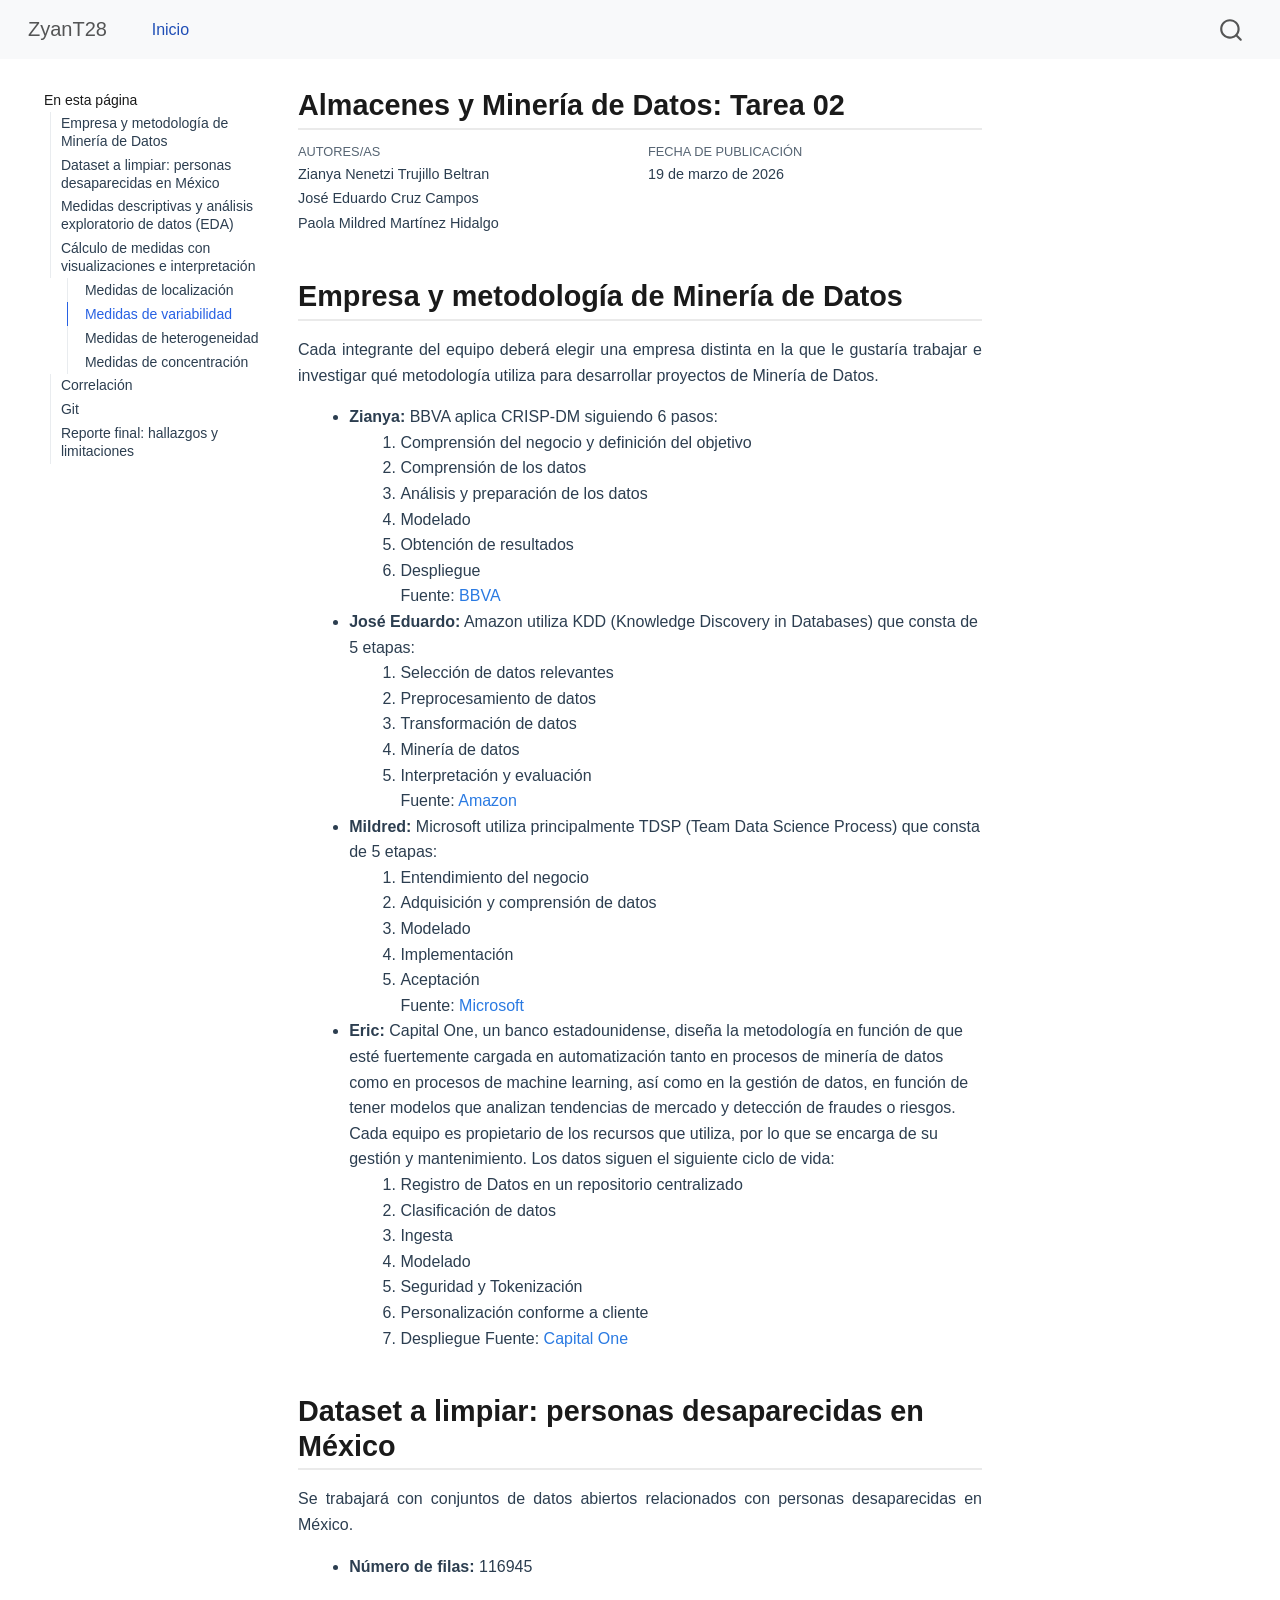
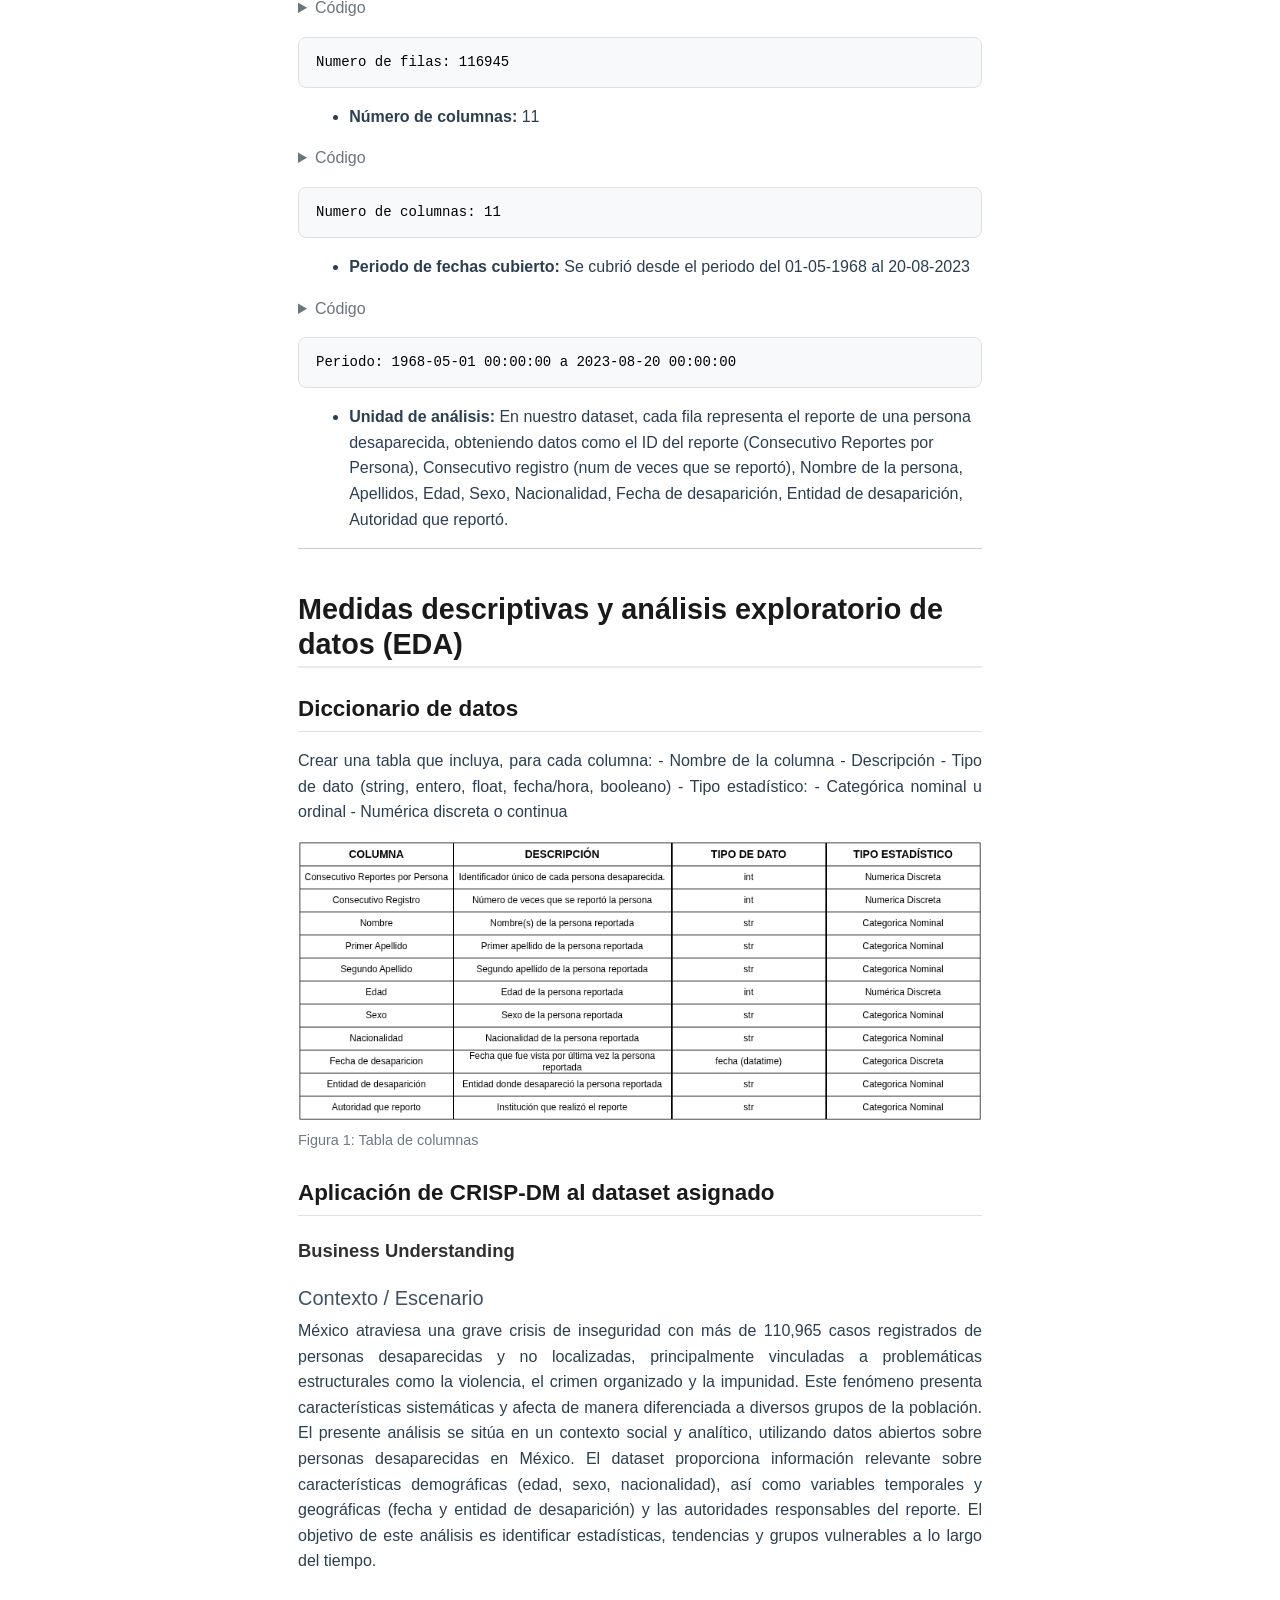
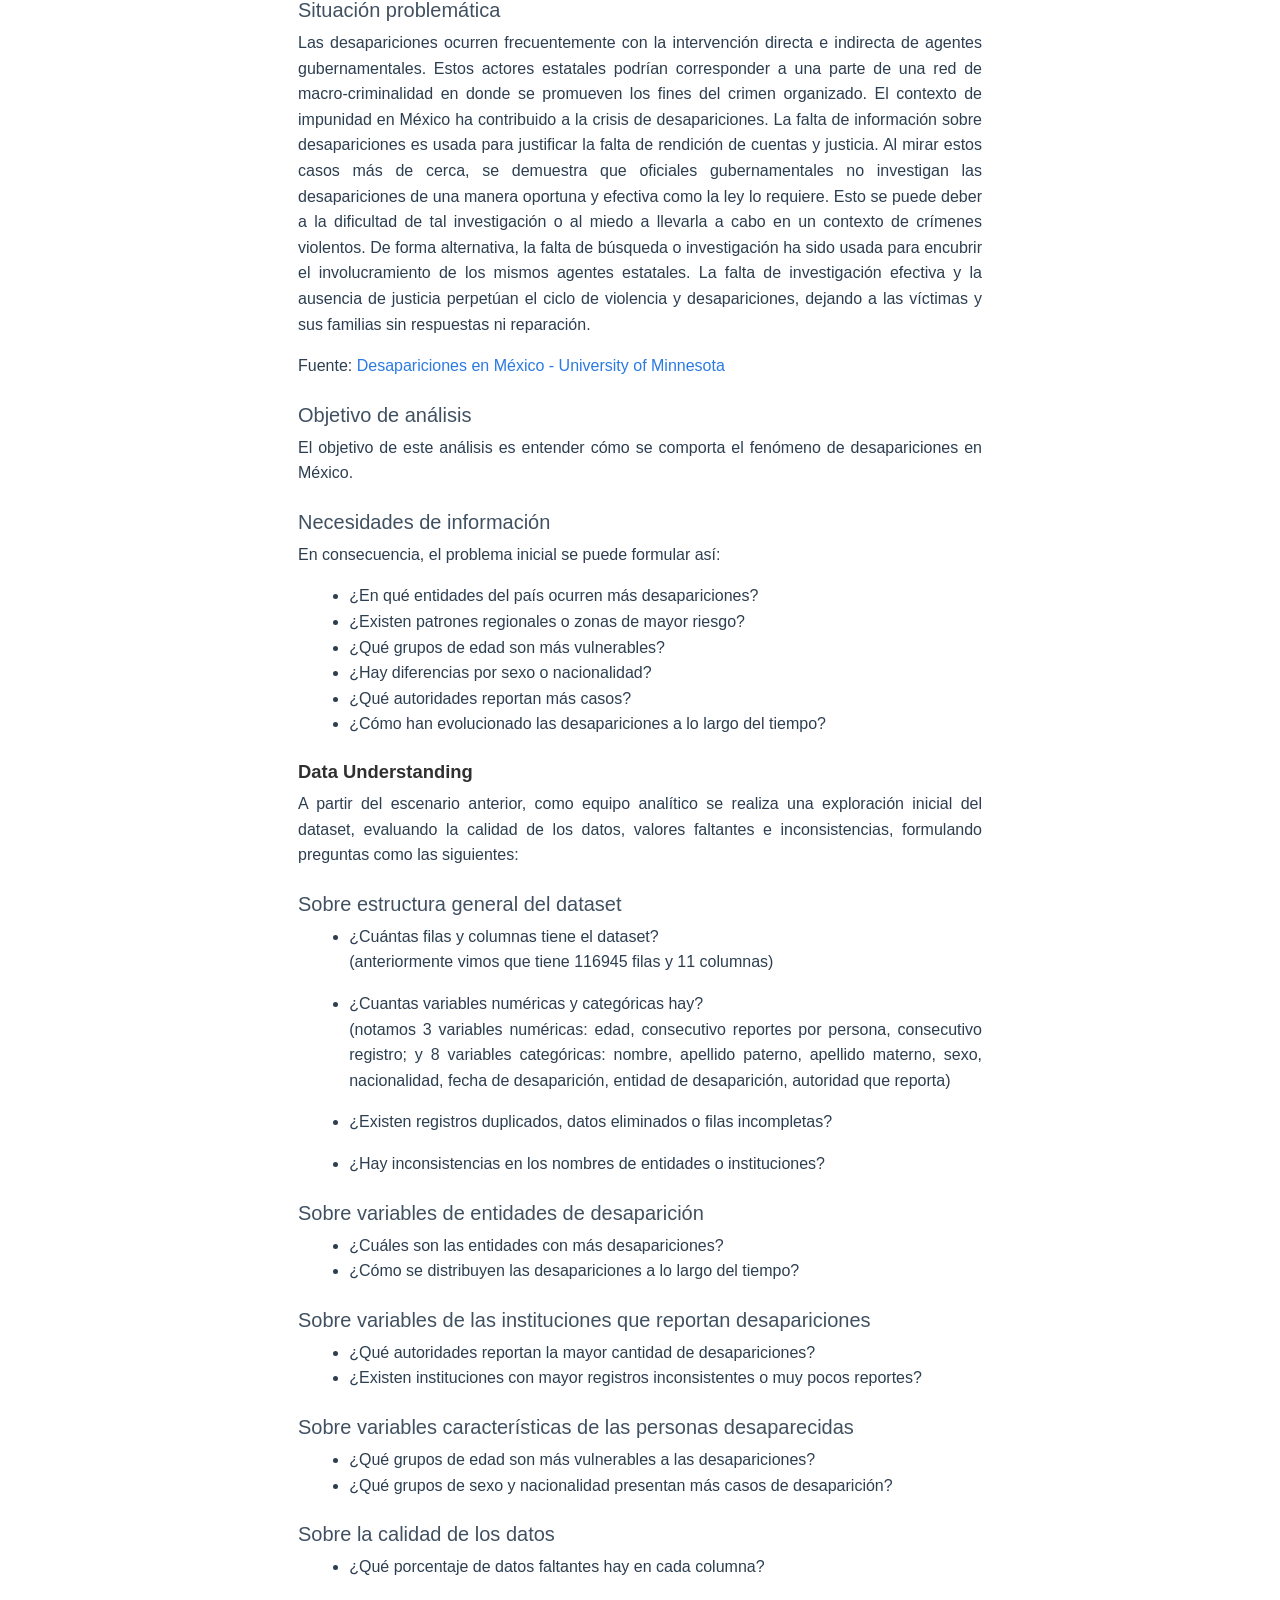
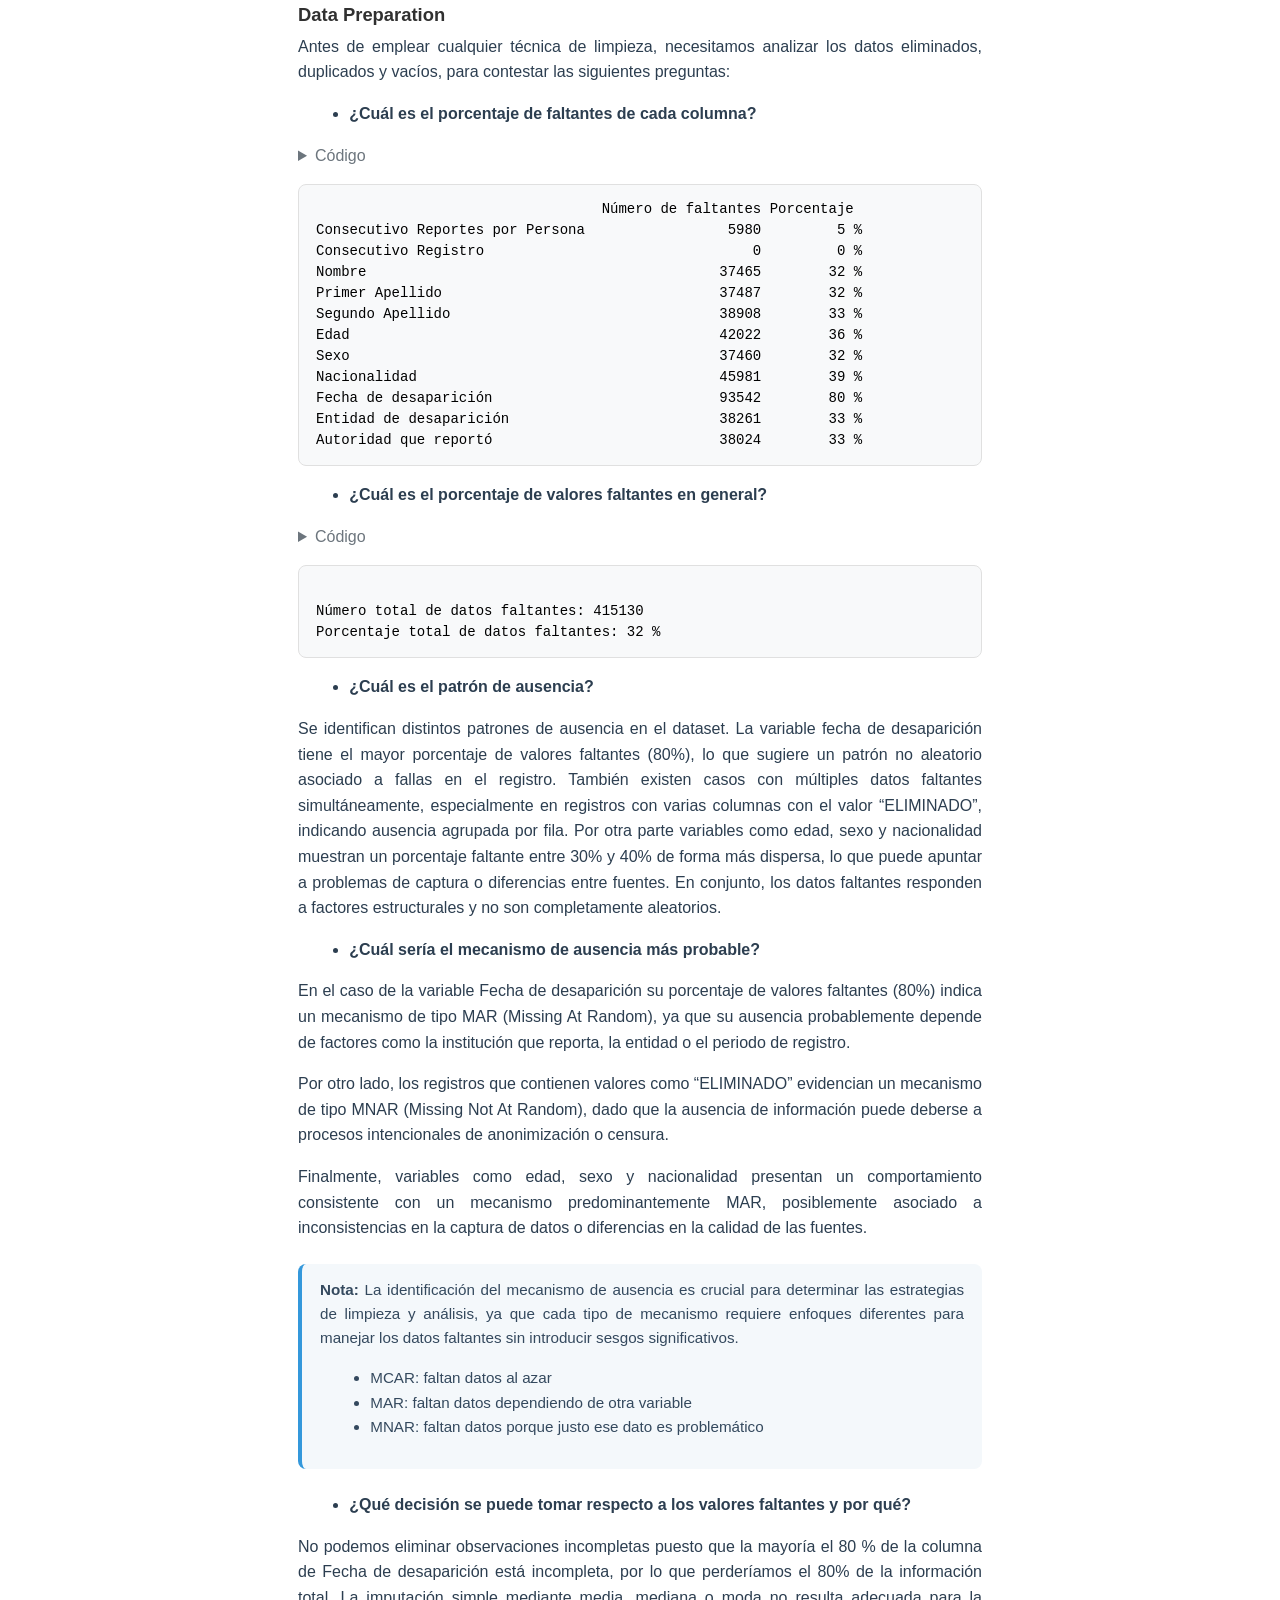
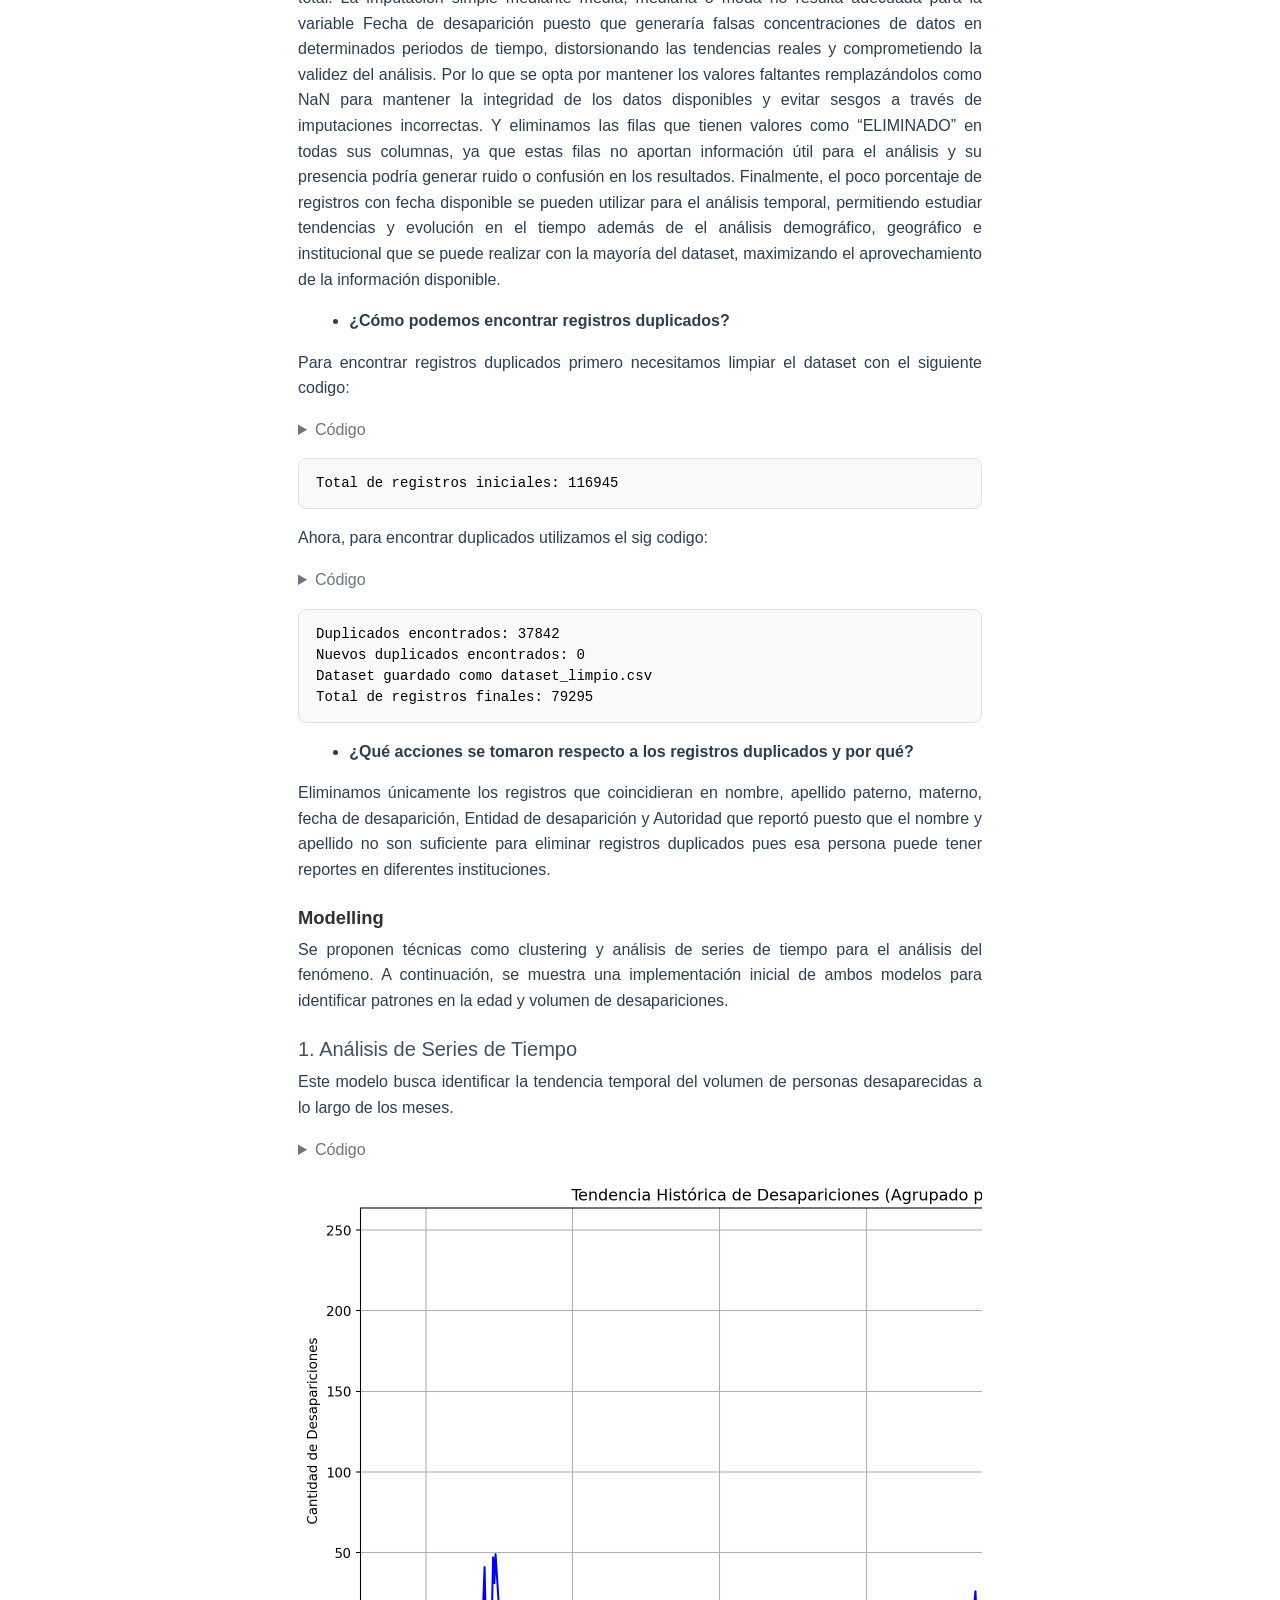
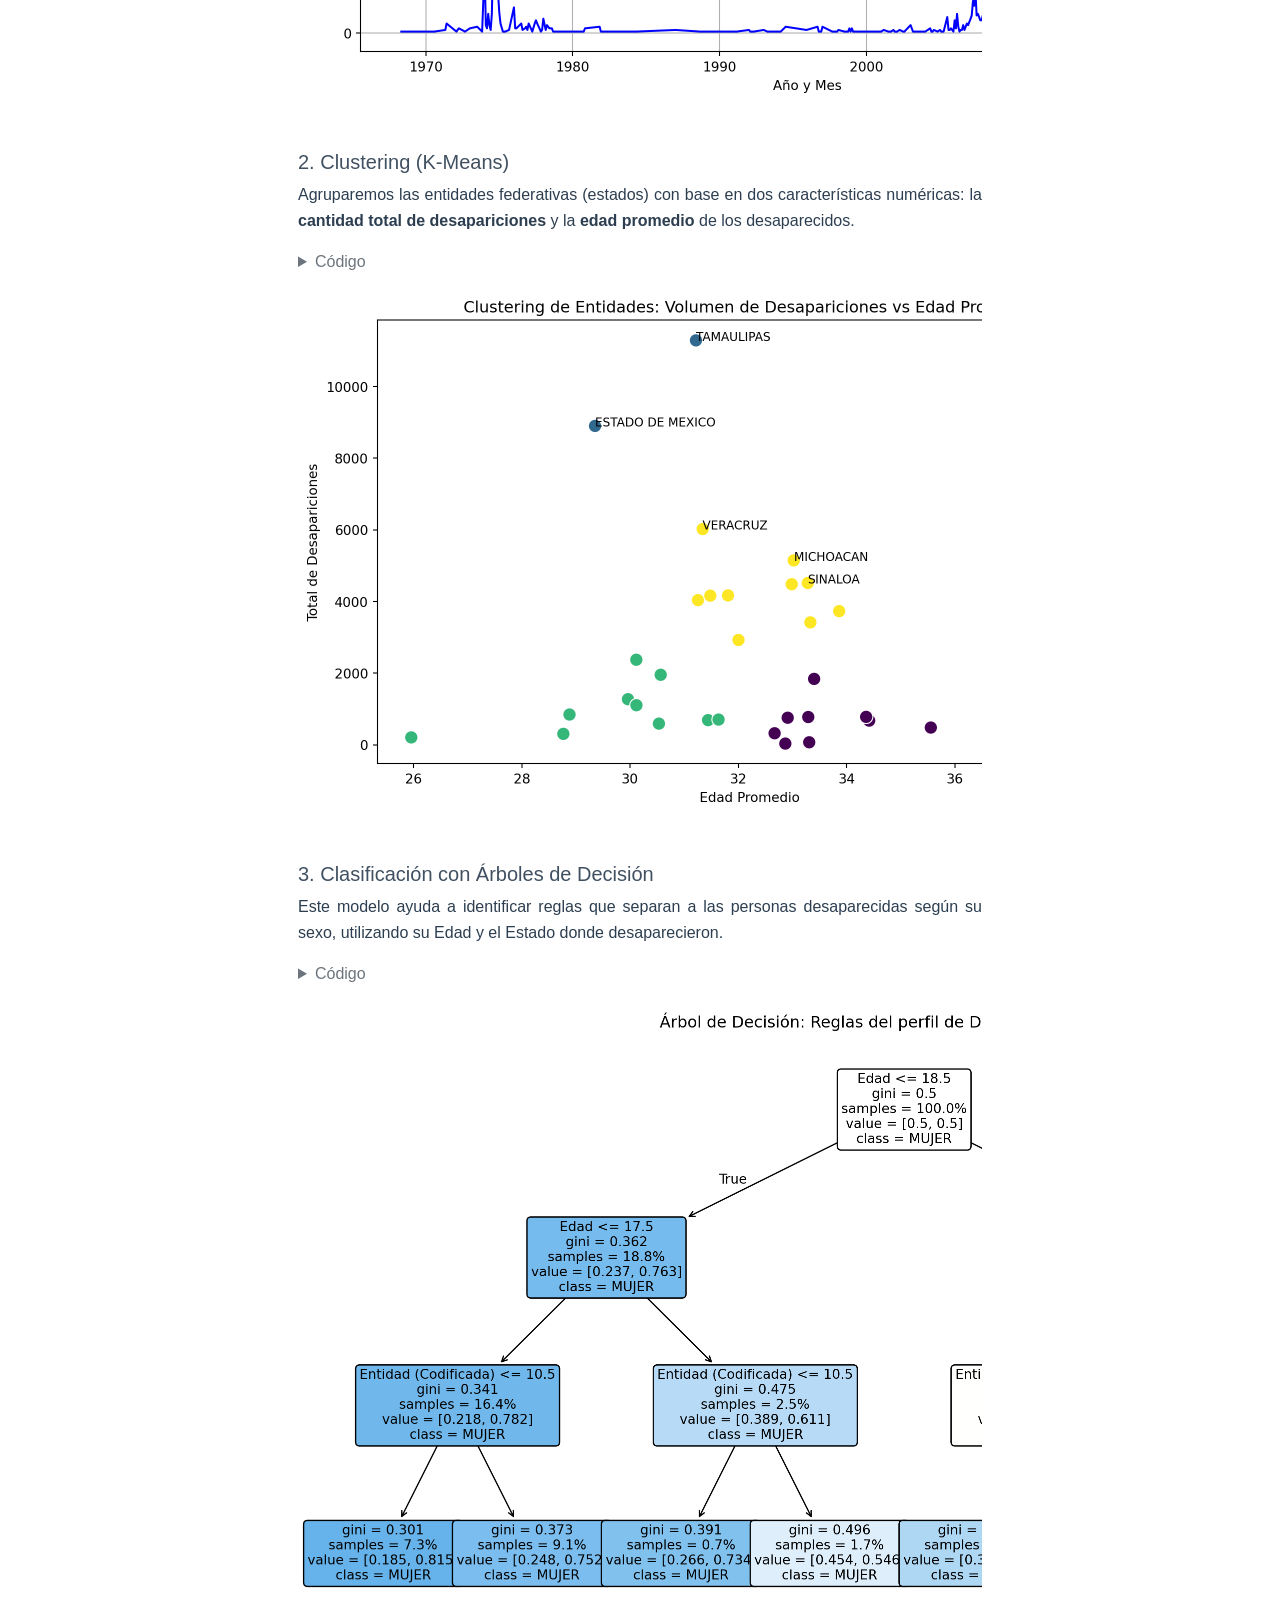
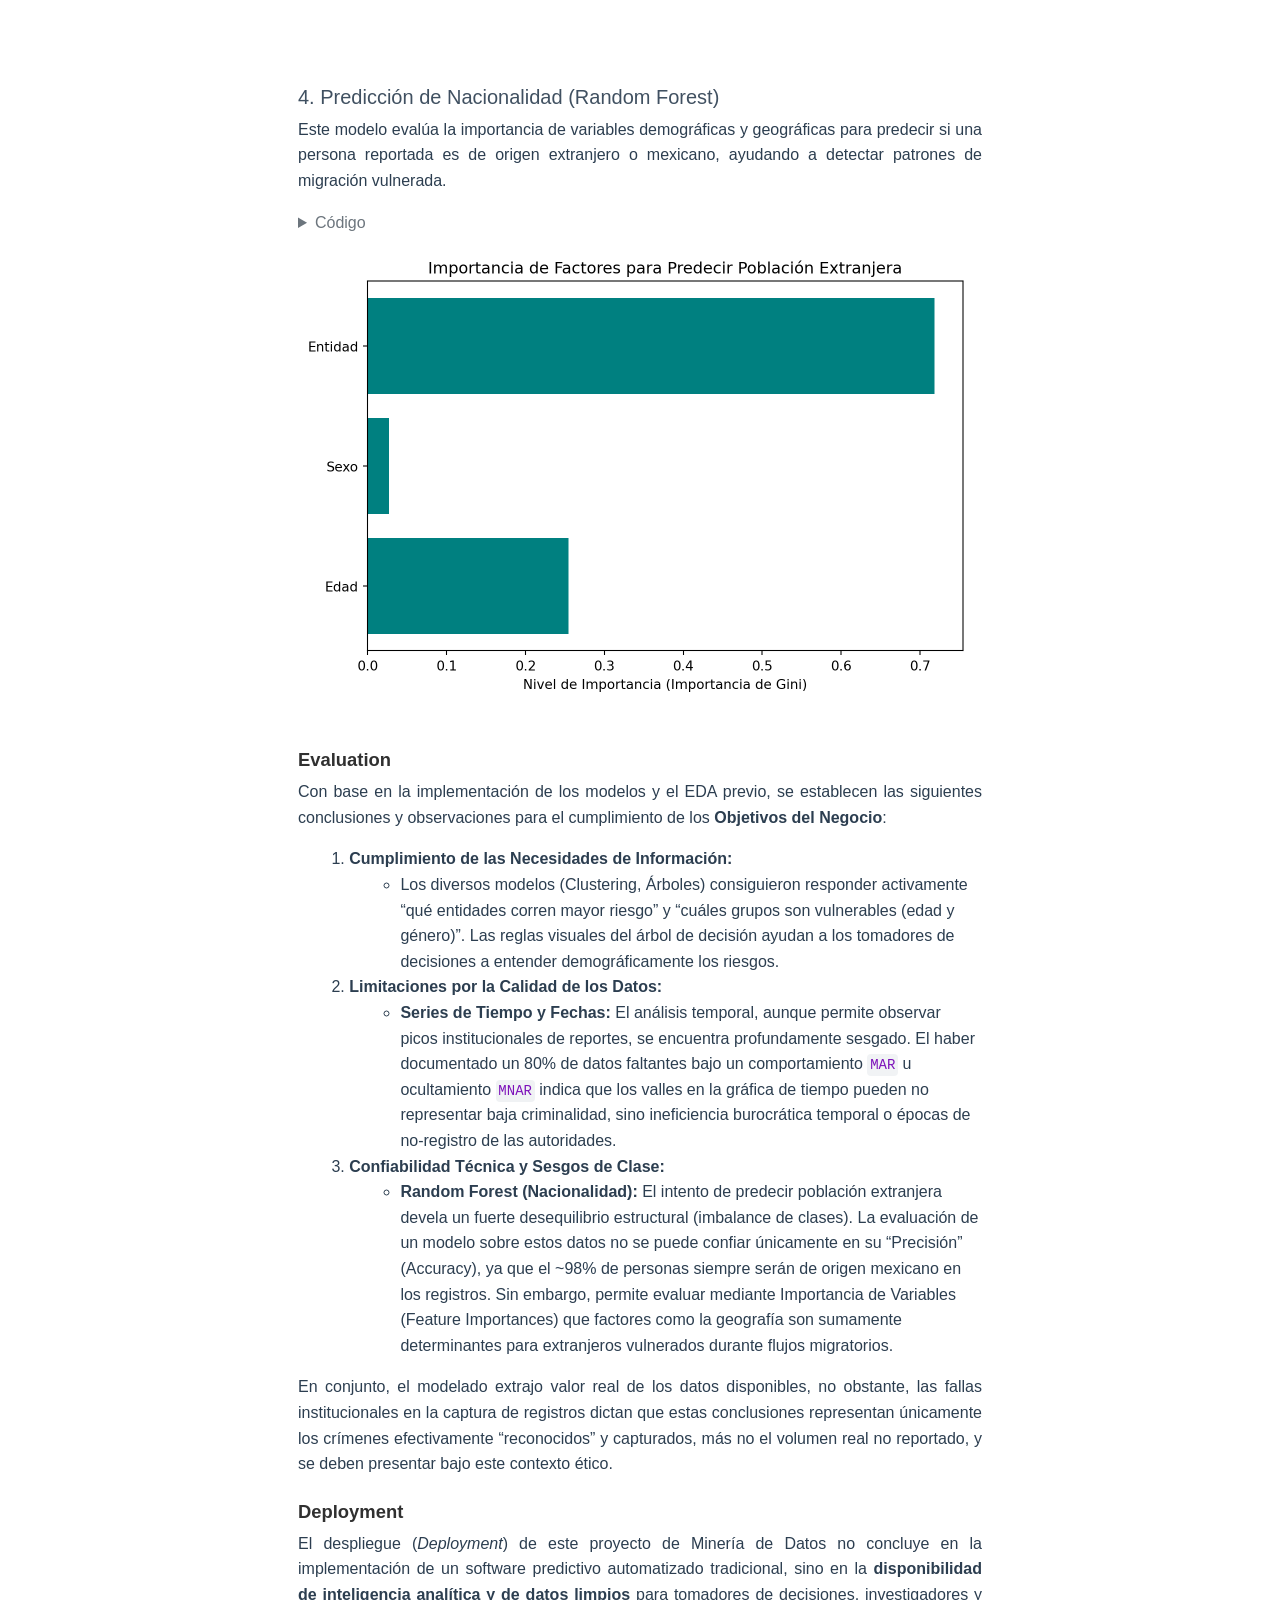
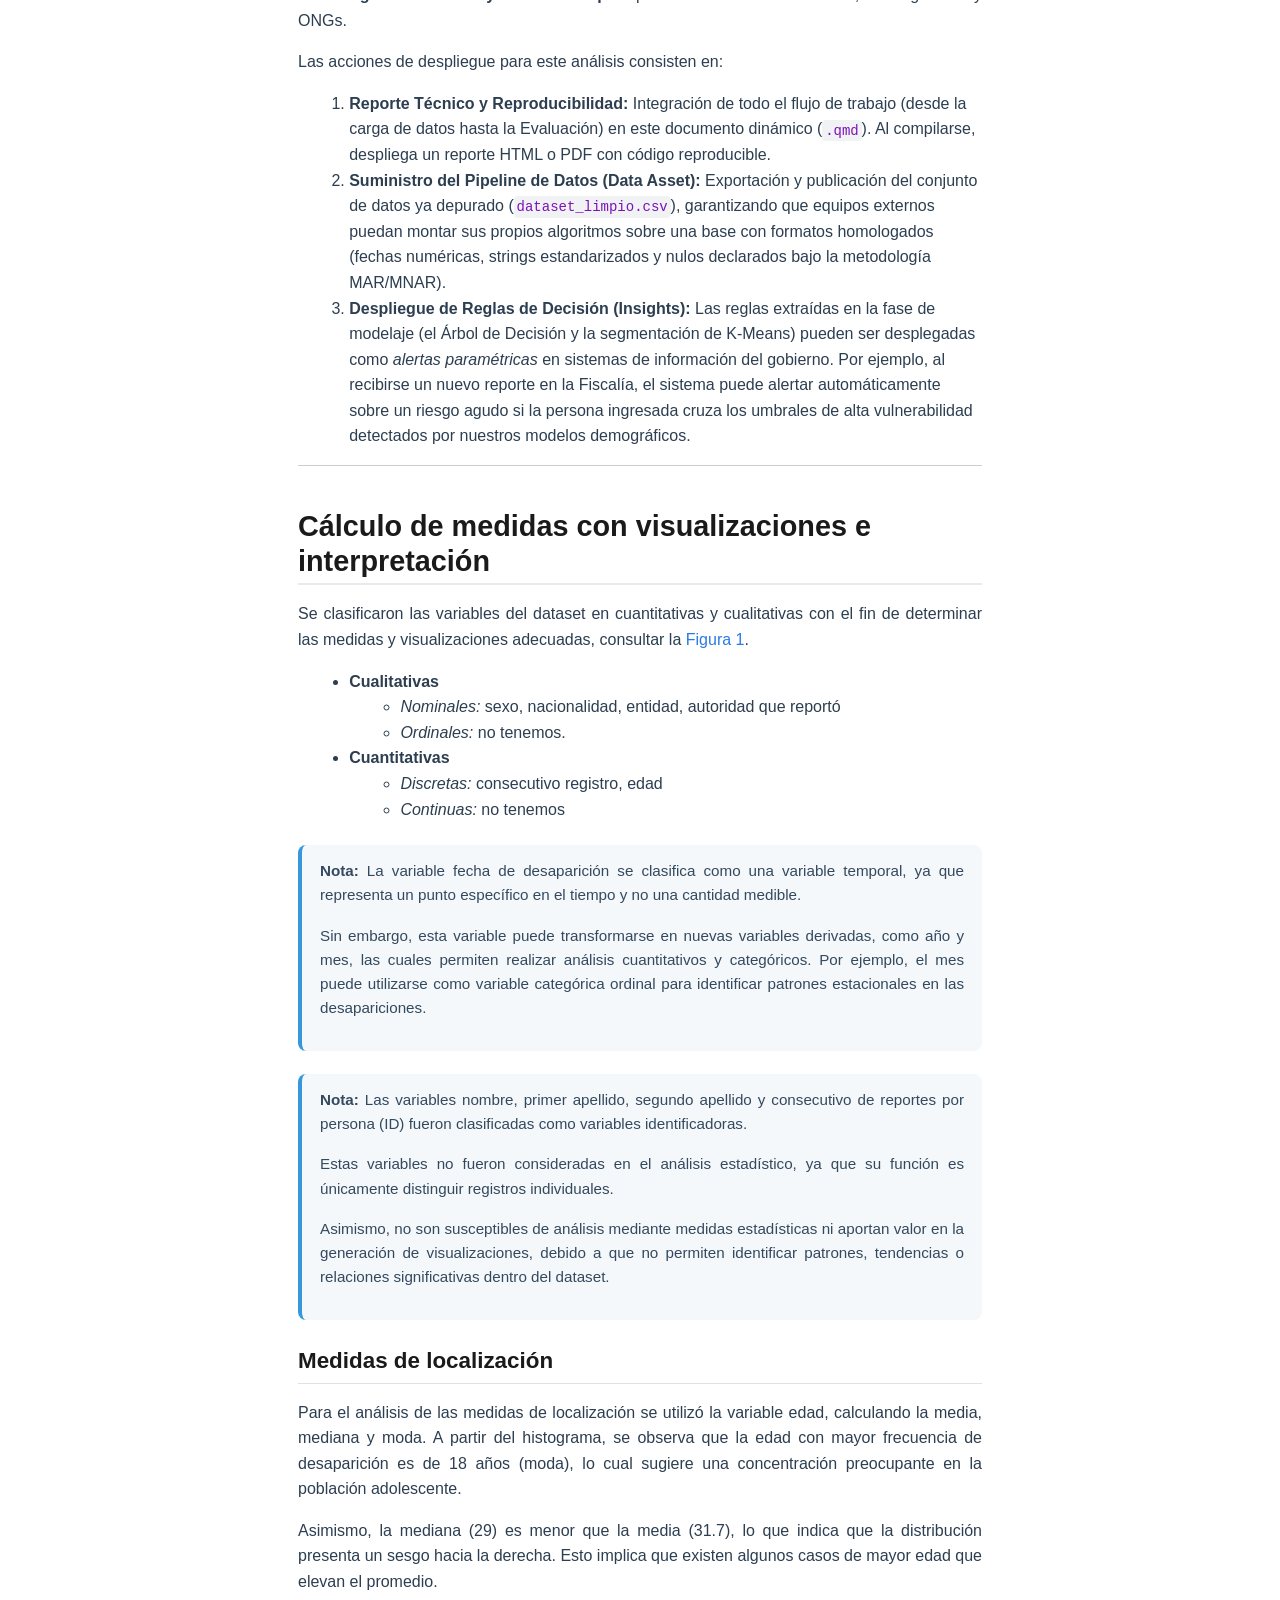
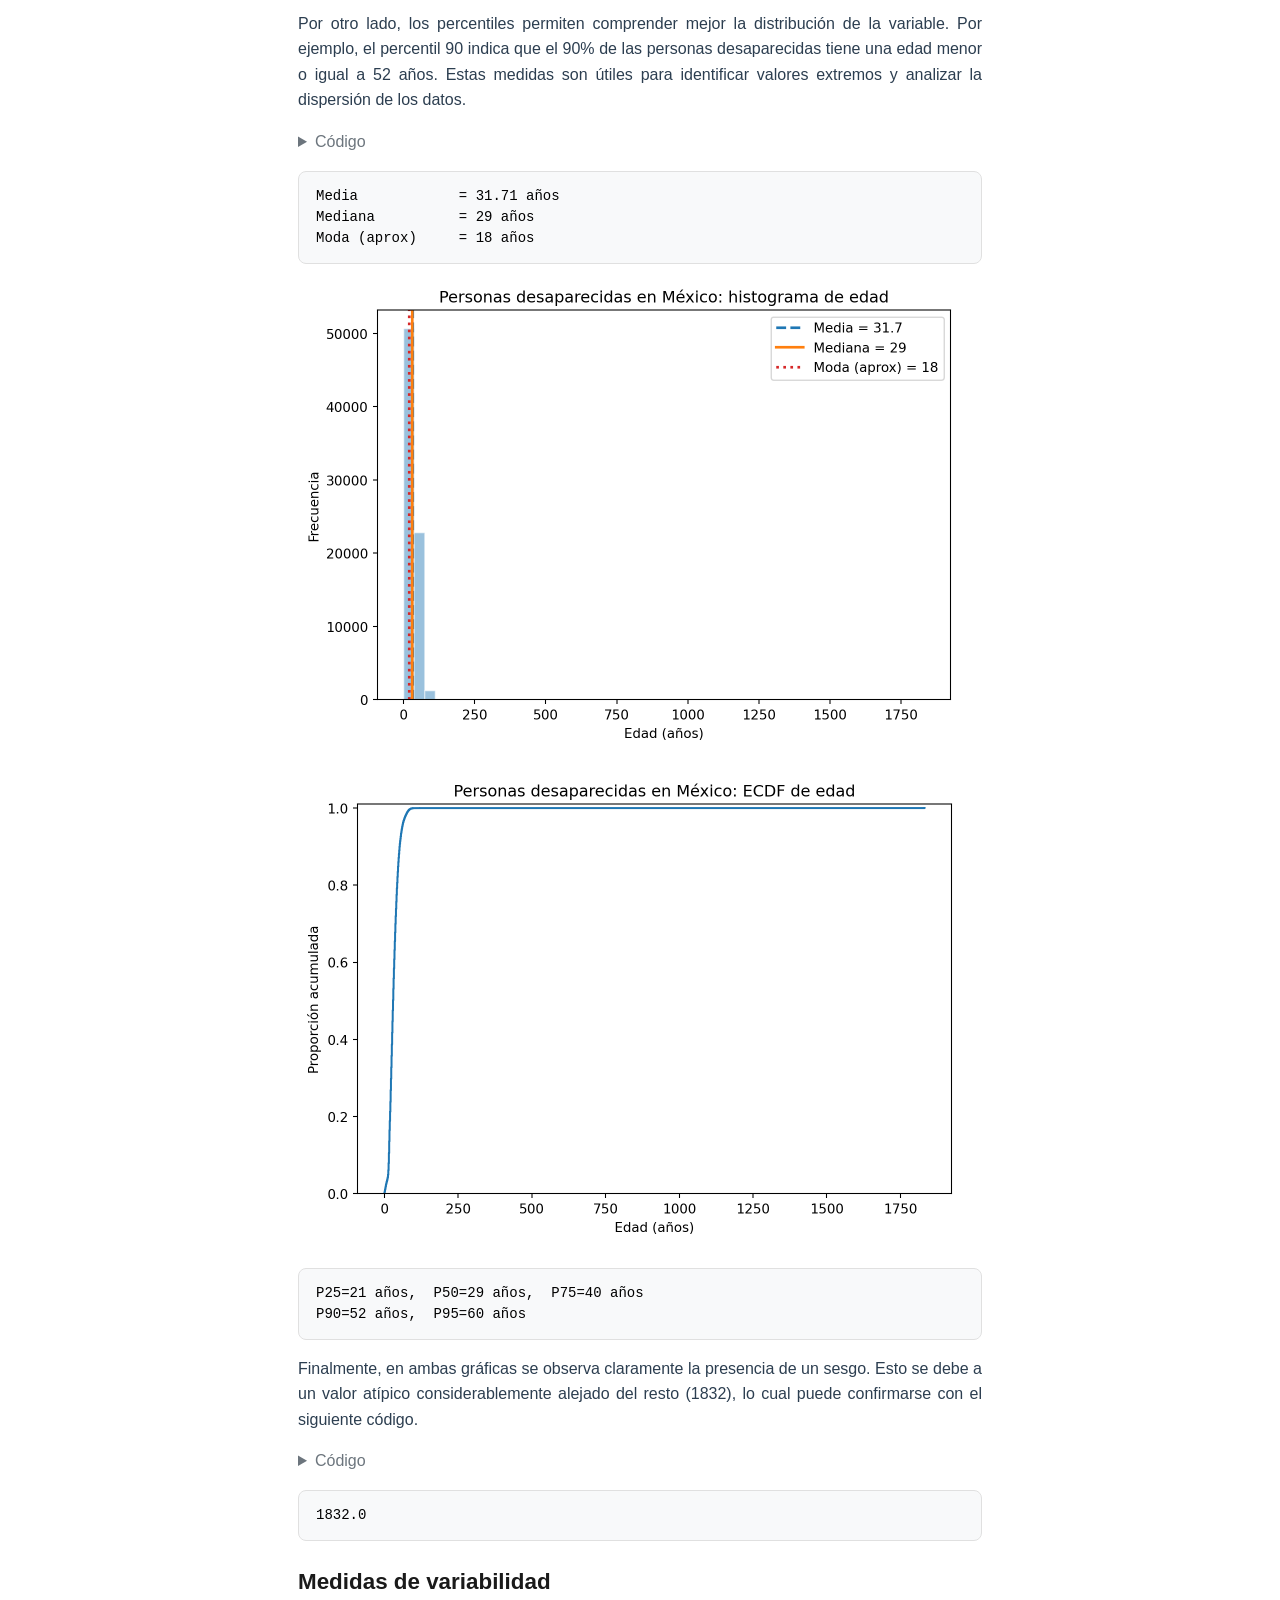
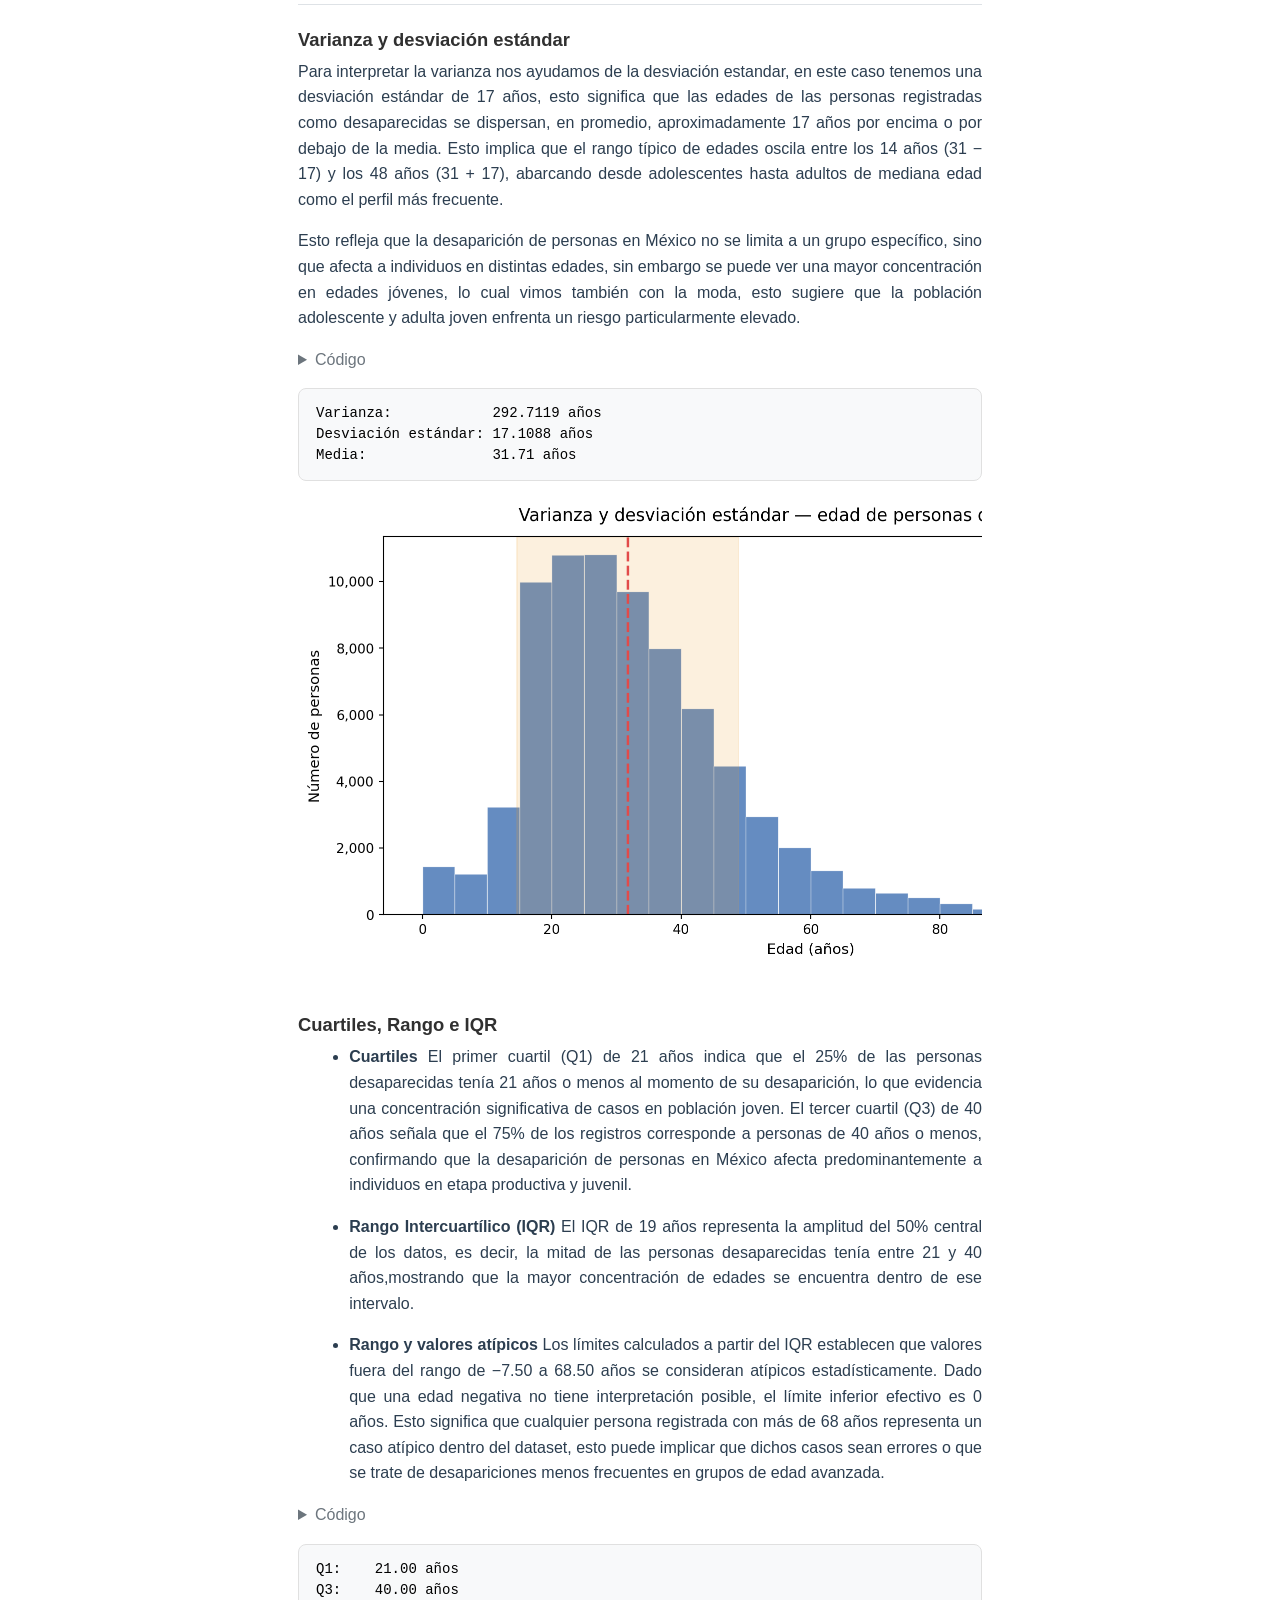
==== commit e60b4be4: ".." ====
--- a/docs/index.html
+++ b/docs/index.html
@@ -80,7 +80,7 @@
 <link href="site_libs/quarto-html/quarto-syntax-highlighting-46f66b053e56abd73bb6e954d61a315b.css" rel="stylesheet" id="quarto-text-highlighting-styles">
 <script src="site_libs/bootstrap/bootstrap.min.js"></script>
 <link href="site_libs/bootstrap/bootstrap-icons.css" rel="stylesheet">
-<link href="site_libs/bootstrap/bootstrap-b2c97e452a48a51d245cc075081c21db.min.css" rel="stylesheet" append-hash="true" id="quarto-bootstrap" data-mode="light">
+<link href="site_libs/bootstrap/bootstrap-04217135fd46c88b22d4bd32c3ae5eaf.min.css" rel="stylesheet" append-hash="true" id="quarto-bootstrap" data-mode="light">
 <script id="quarto-search-options" type="application/json">{
   "location": "navbar",
   "copy-button": false,
@@ -259,7 +259,7 @@
 <ul>
 <li><strong>Número de filas:</strong> 116945</li>
 </ul>
-<div id="3b33c41b" class="cell" data-execution_count="1">
+<div id="14975afa" class="cell" data-execution_count="1">
 <details class="code-fold">
 <summary>Código</summary>
 <div class="code-copy-outer-scaffold"><div class="sourceCode cell-code" id="cb1"><pre class="sourceCode python code-with-copy"><code class="sourceCode python"><span id="cb1-1"><a href="#cb1-1" aria-hidden="true" tabindex="-1"></a><span class="im">import</span> numpy <span class="im">as</span> np</span>
@@ -280,7 +280,7 @@
 <ul>
 <li><strong>Número de columnas:</strong> 11</li>
 </ul>
-<div id="851ed049" class="cell" data-execution_count="2">
+<div id="1fb522ec" class="cell" data-execution_count="2">
 <details class="code-fold">
 <summary>Código</summary>
 <div class="code-copy-outer-scaffold"><div class="sourceCode cell-code" id="cb3"><pre class="sourceCode python code-with-copy"><code class="sourceCode python"><span id="cb3-1"><a href="#cb3-1" aria-hidden="true" tabindex="-1"></a><span class="im">import</span> numpy <span class="im">as</span> np</span>
@@ -301,7 +301,7 @@
 <ul>
 <li><strong>Periodo de fechas cubierto:</strong> Se cubrió desde el periodo del 01-05-1968 al 20-08-2023</li>
 </ul>
-<div id="f83701ba" class="cell" data-execution_count="3">
+<div id="e74c144c" class="cell" data-execution_count="3">
 <details class="code-fold">
 <summary>Código</summary>
 <div class="code-copy-outer-scaffold"><div class="sourceCode cell-code" id="cb5"><pre class="sourceCode python code-with-copy"><code class="sourceCode python"><span id="cb5-1"><a href="#cb5-1" aria-hidden="true" tabindex="-1"></a><span class="im">import</span> numpy <span class="im">as</span> np</span>
@@ -427,7 +427,7 @@
 <ul>
 <li><strong>¿Cuál es el porcentaje de faltantes de cada columna?</strong></li>
 </ul>
-<div id="99182d58" class="cell" data-execution_count="4">
+<div id="9544b194" class="cell" data-execution_count="4">
 <details class="code-fold">
 <summary>Código</summary>
 <div class="code-copy-outer-scaffold"><div class="sourceCode cell-code" id="cb7"><pre class="sourceCode python code-with-copy"><code class="sourceCode python"><span id="cb7-1"><a href="#cb7-1" aria-hidden="true" tabindex="-1"></a><span class="im">import</span> numpy <span class="im">as</span> np</span>
@@ -471,7 +471,7 @@
 <ul>
 <li><strong>¿Cuál es el porcentaje de valores faltantes en general?</strong></li>
 </ul>
-<div id="7c3fb1ee" class="cell" data-execution_count="5">
+<div id="bd8bb93f" class="cell" data-execution_count="5">
 <details class="code-fold">
 <summary>Código</summary>
 <div class="code-copy-outer-scaffold"><div class="sourceCode cell-code" id="cb9"><pre class="sourceCode python code-with-copy"><code class="sourceCode python"><span id="cb9-1"><a href="#cb9-1" aria-hidden="true" tabindex="-1"></a><span class="im">import</span> numpy <span class="im">as</span> np</span>
@@ -526,7 +526,7 @@
 <li><strong>¿Cómo podemos encontrar registros duplicados?</strong></li>
 </ul>
 <p>Para encontrar registros duplicados primero necesitamos limpiar el dataset con el siguiente codigo:</p>
-<div id="13e87b45" class="cell" data-execution_count="6">
+<div id="e23b7561" class="cell" data-execution_count="6">
 <details class="code-fold">
 <summary>Código</summary>
 <div class="code-copy-outer-scaffold"><div class="sourceCode cell-code" id="cb11"><pre class="sourceCode python code-with-copy"><code class="sourceCode python"><span id="cb11-1"><a href="#cb11-1" aria-hidden="true" tabindex="-1"></a><span class="im">import</span> pandas <span class="im">as</span> pd</span>
@@ -557,7 +557,7 @@
 </div>
 </div>
 <p>Ahora, para encontrar duplicados utilizamos el sig codigo:</p>
-<div id="370f1616" class="cell" data-execution_count="7">
+<div id="665605a1" class="cell" data-execution_count="7">
 <details class="code-fold">
 <summary>Código</summary>
 <div class="code-copy-outer-scaffold"><div class="sourceCode cell-code" id="cb13"><pre class="sourceCode python code-with-copy"><code class="sourceCode python"><span id="cb13-1"><a href="#cb13-1" aria-hidden="true" tabindex="-1"></a><span class="im">import</span> pandas <span class="im">as</span> pd</span>
@@ -625,7 +625,7 @@
 <section id="análisis-de-series-de-tiempo" class="level4">
 <h4 class="anchored" data-anchor-id="análisis-de-series-de-tiempo">1. Análisis de Series de Tiempo</h4>
 <p>Este modelo busca identificar la tendencia temporal del volumen de personas desaparecidas a lo largo de los meses.</p>
-<div id="461a9278" class="cell" data-execution_count="8">
+<div id="541b9fc8" class="cell" data-execution_count="8">
 <details class="code-fold">
 <summary>Código</summary>
 <div class="code-copy-outer-scaffold"><div class="sourceCode cell-code" id="cb15"><pre class="sourceCode python code-with-copy"><code class="sourceCode python"><span id="cb15-1"><a href="#cb15-1" aria-hidden="true" tabindex="-1"></a><span class="im">import</span> pandas <span class="im">as</span> pd</span>
@@ -663,7 +663,7 @@
 <section id="clustering-k-means" class="level4">
 <h4 class="anchored" data-anchor-id="clustering-k-means">2. Clustering (K-Means)</h4>
 <p>Agruparemos las entidades federativas (estados) con base en dos características numéricas: la <strong>cantidad total de desapariciones</strong> y la <strong>edad promedio</strong> de los desaparecidos.</p>
-<div id="5c0f002d" class="cell" data-execution_count="9">
+<div id="cb801cbe" class="cell" data-execution_count="9">
 <details class="code-fold">
 <summary>Código</summary>
 <div class="code-copy-outer-scaffold"><div class="sourceCode cell-code" id="cb16"><pre class="sourceCode python code-with-copy"><code class="sourceCode python"><span id="cb16-1"><a href="#cb16-1" aria-hidden="true" tabindex="-1"></a><span class="im">from</span> sklearn.cluster <span class="im">import</span> KMeans</span>
@@ -715,7 +715,7 @@
 <section id="clasificación-con-árboles-de-decisión" class="level4">
 <h4 class="anchored" data-anchor-id="clasificación-con-árboles-de-decisión">3. Clasificación con Árboles de Decisión</h4>
 <p>Este modelo ayuda a identificar reglas que separan a las personas desaparecidas según su sexo, utilizando su Edad y el Estado donde desaparecieron.</p>
-<div id="b9a62ca2" class="cell" data-execution_count="10">
+<div id="27eace79" class="cell" data-execution_count="10">
 <details class="code-fold">
 <summary>Código</summary>
 <div class="code-copy-outer-scaffold"><div class="sourceCode cell-code" id="cb17"><pre class="sourceCode python code-with-copy"><code class="sourceCode python"><span id="cb17-1"><a href="#cb17-1" aria-hidden="true" tabindex="-1"></a><span class="im">from</span> sklearn.tree <span class="im">import</span> DecisionTreeClassifier, plot_tree</span>
@@ -763,7 +763,7 @@
 <section id="predicción-de-nacionalidad-random-forest" class="level4">
 <h4 class="anchored" data-anchor-id="predicción-de-nacionalidad-random-forest">4. Predicción de Nacionalidad (Random Forest)</h4>
 <p>Este modelo evalúa la importancia de variables demográficas y geográficas para predecir si una persona reportada es de origen extranjero o mexicano, ayudando a detectar patrones de migración vulnerada.</p>
-<div id="2d1edee2" class="cell" data-execution_count="11">
+<div id="0959a0bf" class="cell" data-execution_count="11">
 <details class="code-fold">
 <summary>Código</summary>
 <div class="code-copy-outer-scaffold"><div class="sourceCode cell-code" id="cb18"><pre class="sourceCode python code-with-copy"><code class="sourceCode python"><span id="cb18-1"><a href="#cb18-1" aria-hidden="true" tabindex="-1"></a><span class="im">from</span> sklearn.ensemble <span class="im">import</span> RandomForestClassifier</span>
@@ -876,7 +876,7 @@
 <p>Para el análisis de las medidas de localización se utilizó la variable edad, calculando la media, mediana y moda. A partir del histograma, se observa que la edad con mayor frecuencia de desaparición es de 18 años (moda), lo cual sugiere una concentración preocupante en la población adolescente.</p>
 <p>Asimismo, la mediana (29) es menor que la media (31.7), lo que indica que la distribución presenta un sesgo hacia la derecha. Esto implica que existen algunos casos de mayor edad que elevan el promedio.</p>
 <p>Por otro lado, los percentiles permiten comprender mejor la distribución de la variable. Por ejemplo, el percentil 90 indica que el 90% de las personas desaparecidas tiene una edad menor o igual a 52 años. Estas medidas son útiles para identificar valores extremos y analizar la dispersión de los datos.</p>
-<div id="04f64507" class="cell" data-execution_count="12">
+<div id="f466c636" class="cell" data-execution_count="12">
 <details class="code-fold">
 <summary>Código</summary>
 <div class="code-copy-outer-scaffold"><div class="sourceCode cell-code" id="cb19"><pre class="sourceCode python code-with-copy"><code class="sourceCode python"><span id="cb19-1"><a href="#cb19-1" aria-hidden="true" tabindex="-1"></a><span class="im">import</span> pandas <span class="im">as</span> pd</span>
@@ -960,7 +960,7 @@
 </div>
 </div>
 <p>Finalmente, en ambas gráficas se observa claramente la presencia de un sesgo. Esto se debe a un valor atípico considerablemente alejado del resto (1832), lo cual puede confirmarse con el siguiente código.</p>
-<div id="f95c71f9" class="cell" data-execution_count="13">
+<div id="b79c272a" class="cell" data-execution_count="13">
 <details class="code-fold">
 <summary>Código</summary>
 <div class="code-copy-outer-scaffold"><div class="sourceCode cell-code" id="cb22"><pre class="sourceCode python code-with-copy"><code class="sourceCode python"><span id="cb22-1"><a href="#cb22-1" aria-hidden="true" tabindex="-1"></a><span class="bu">print</span>(df[<span class="st">'Edad'</span>].<span class="bu">max</span>())</span></code></pre></div><button title="Copiar al portapapeles" class="code-copy-button"><i class="bi"></i></button></div>
@@ -976,7 +976,7 @@
 <h3 class="anchored" data-anchor-id="varianza-y-desviación-estándar">Varianza y desviación estándar</h3>
 <p>Para interpretar la varianza nos ayudamos de la desviación estandar, en este caso tenemos una desviación estándar de 17 años, esto significa que las edades de las personas registradas como desaparecidas se dispersan, en promedio, aproximadamente 17 años por encima o por debajo de la media. Esto implica que el rango típico de edades oscila entre los 14 años (31 − 17) y los 48 años (31 + 17), abarcando desde adolescentes hasta adultos de mediana edad como el perfil más frecuente.</p>
 <p>Esto refleja que la desaparición de personas en México no se limita a un grupo específico, sino que afecta a individuos en distintas edades, sin embargo se puede ver una mayor concentración en edades jóvenes, lo cual vimos también con la moda, esto sugiere que la población adolescente y adulta joven enfrenta un riesgo particularmente elevado.</p>
-<div id="cec16f47" class="cell" data-execution_count="14">
+<div id="e79fe46b" class="cell" data-execution_count="14">
 <details class="code-fold">
 <summary>Código</summary>
 <div class="code-copy-outer-scaffold"><div class="sourceCode cell-code" id="cb24"><pre class="sourceCode python code-with-copy"><code class="sourceCode python"><span id="cb24-1"><a href="#cb24-1" aria-hidden="true" tabindex="-1"></a><span class="im">import</span> pandas <span class="im">as</span> pd</span>
@@ -1043,7 +1043,7 @@
 <li><p><strong>Rango Intercuartílico (IQR)</strong> El IQR de 19 años representa la amplitud del 50% central de los datos, es decir, la mitad de las personas desaparecidas tenía entre 21 y 40 años,mostrando que la mayor concentración de edades se encuentra dentro de ese intervalo.</p></li>
 <li><p><strong>Rango y valores atípicos</strong> Los límites calculados a partir del IQR establecen que valores fuera del rango de −7.50 a 68.50 años se consideran atípicos estadísticamente. Dado que una edad negativa no tiene interpretación posible, el límite inferior efectivo es 0 años. Esto significa que cualquier persona registrada con más de 68 años representa un caso atípico dentro del dataset, esto puede implicar que dichos casos sean errores o que se trate de desapariciones menos frecuentes en grupos de edad avanzada.</p></li>
 </ul>
-<div id="d17748eb" class="cell" data-execution_count="15">
+<div id="494956fc" class="cell" data-execution_count="15">
 <details class="code-fold">
 <summary>Código</summary>
 <div class="code-copy-outer-scaffold"><div class="sourceCode cell-code" id="cb26"><pre class="sourceCode python code-with-copy"><code class="sourceCode python"><span id="cb26-1"><a href="#cb26-1" aria-hidden="true" tabindex="-1"></a><span class="im">import</span> pandas <span class="im">as</span> pd</span>
